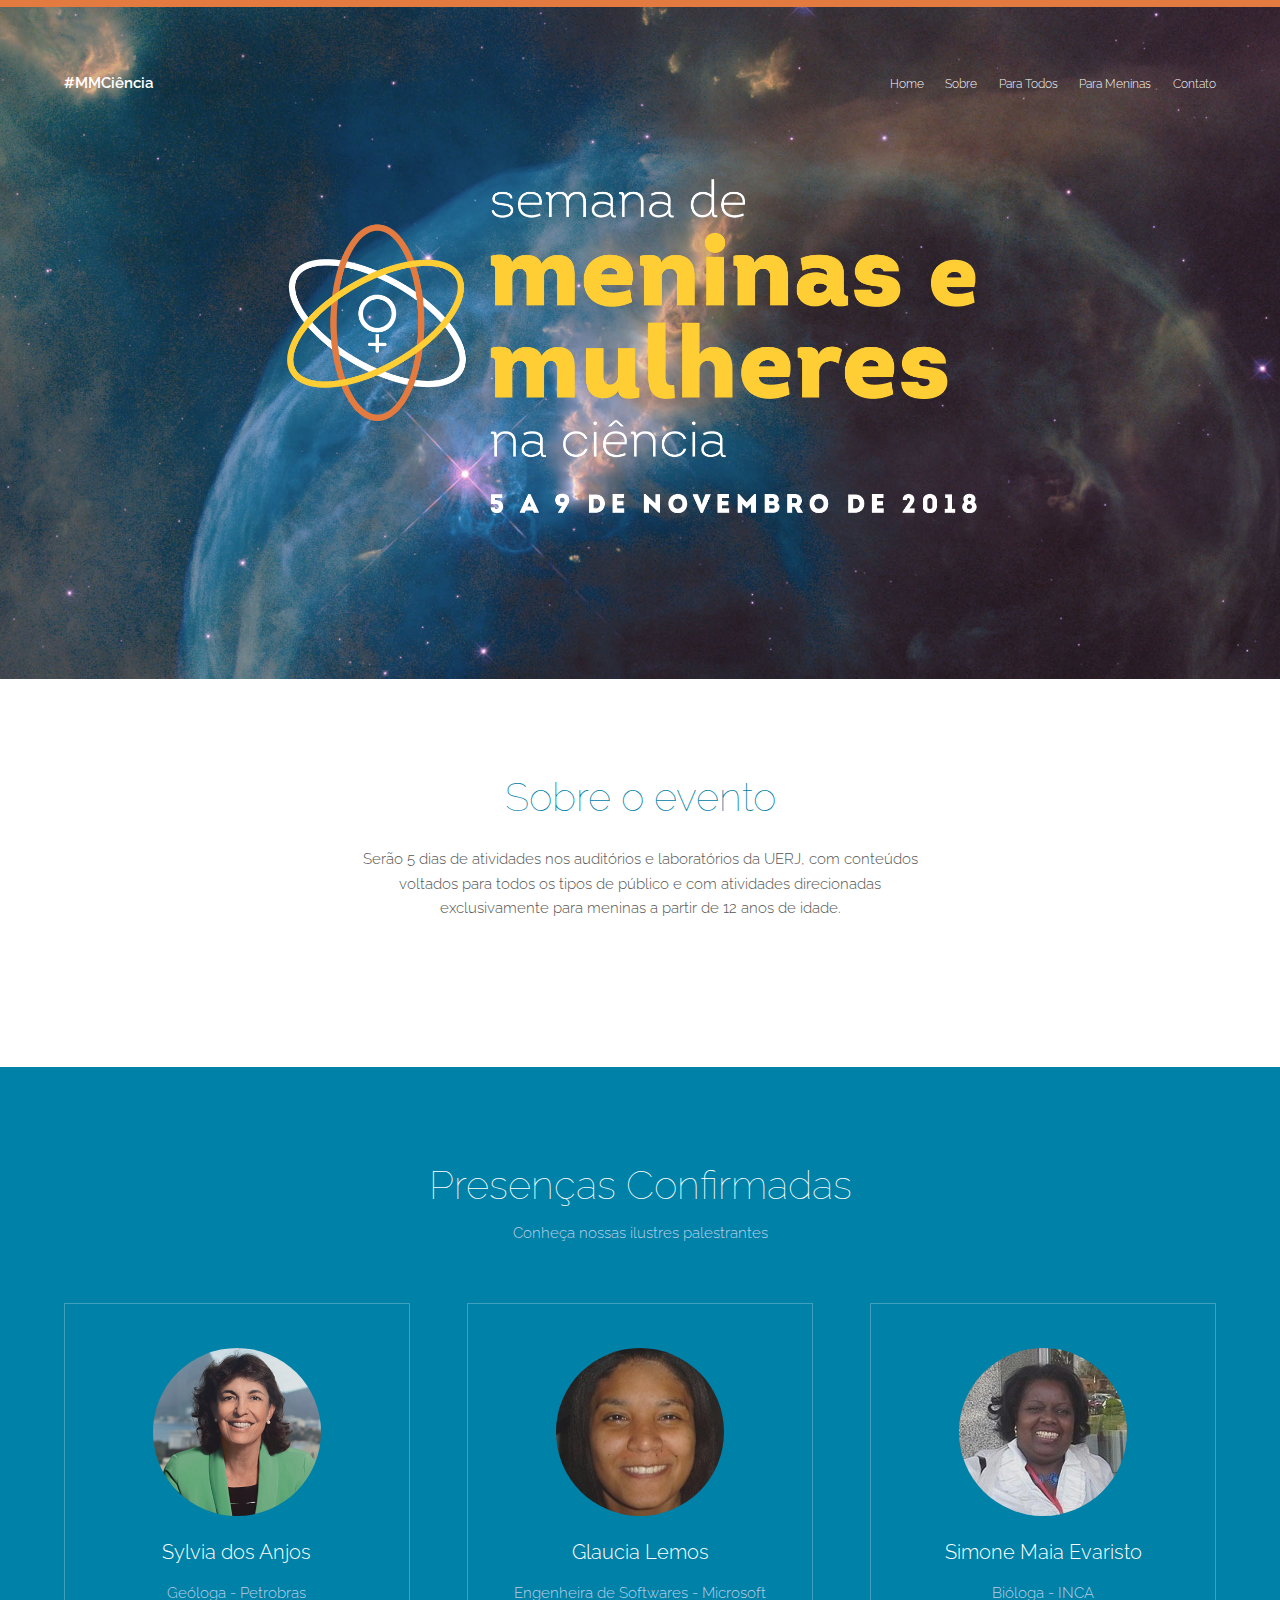
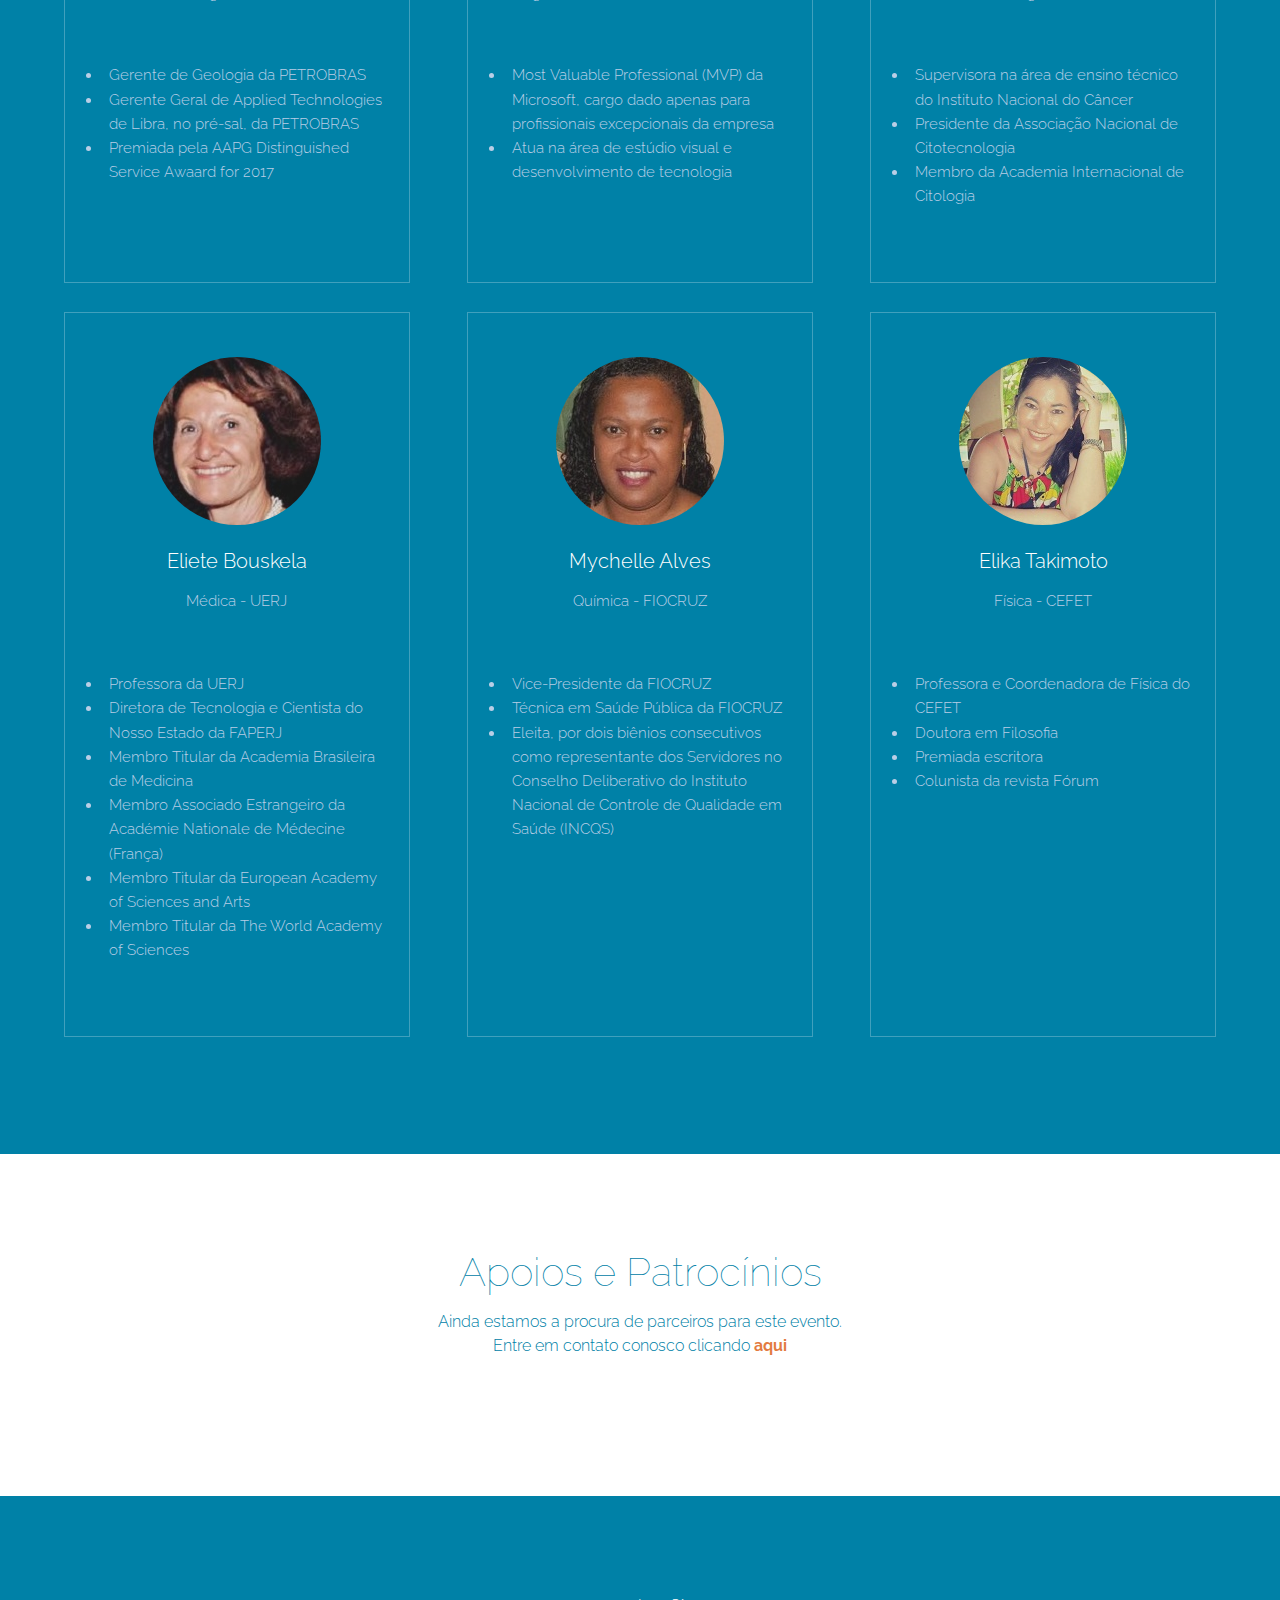
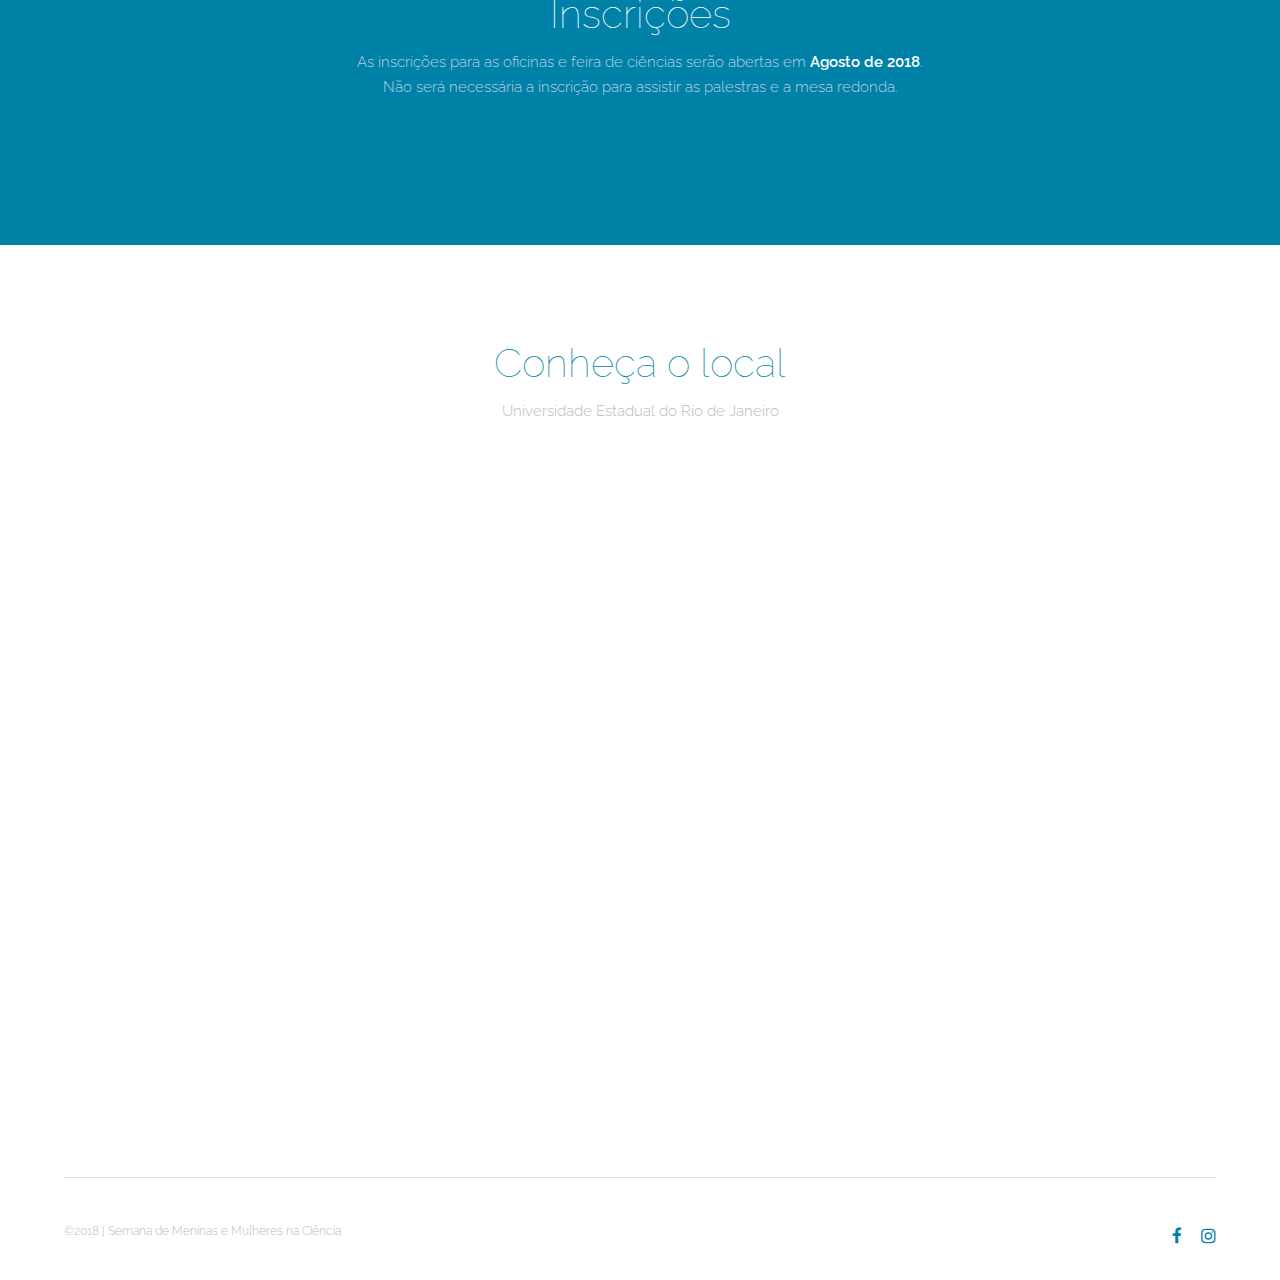
==== index.html @ bd6667db "Correção de cores, inserção de funcionalidade no formulário de contato e troca do banner" ====
<!DOCTYPE HTML>
<!--
	Theory by TEMPLATED
	templated.co @templatedco
	Released for free under the Creative Commons Attribution 3.0 license (templated.co/license)
-->
<html>
	<head>
		<title>Semana de Meninas e Mulheres na Ciência</title>
		<meta charset="utf-8" />
		<meta name="viewport" content="width=device-width, initial-scale=1" />
		<link rel="stylesheet" href="assets/css/main.css" />
		<link rel="stylesheet" href="assets/css/mmcstyle.css" />
		<link rel="shortcut icon" href="images/favico.ico" type="image/x-icon">
	</head>
	<body>

		<!-- Header -->
			<header id="header">
				<div class="inner">
					<a href="index.html" class="logo">#MMCiência</a>
					<nav id="nav">
						<a href="index.html">Home</a>
						<a href="sobre.html">Sobre</a>
						<a href="palestras.html">Para Todos</a>
						<a href="oficinas.html">Para Meninas</a>
						<a href="contato.php">Contato</a>
					</nav>
					<a href="#navPanel" class="navPanelToggle"><span class="fa fa-bars"></span></a>
				</div>
			</header>

		<!-- Banner -->
			<section id="banner">
				<img src="images/logo-fundoazul-data.png" alt="Semana de Meninas e Mulheres na Ciência" width="60%" />
			</section>

		<!-- One -->
			<section id="one" class="wrapper">
				<div class="inner">
					<header class="align-center">
						<h2>Sobre o evento</h2>
						<div class="reduced-centered">
							<p style="color: #555;">
								Serão 5 dias de atividades nos auditórios e laboratórios da UERJ, com conteúdos voltados
								para todos os tipos de público e com atividades direcionadas exclusivamente para meninas a
								partir de 12 anos de idade.
							</p>
						</div>
					</header>
				</div>
			</section>

		<!-- Two -->
			<section id="two" class="wrapper style1 special">
				<div class="inner">
					<header>
						<h2>Presenças Confirmadas</h2>
						<p>Conheça nossas ilustres palestrantes</p>
					</header>
					<div class="flex flex-4">
						<!-- <article> -->
							<div class="box person">
								<div class="image round">
									<img class="mx-auto d-block" src="images/guests/sylvia-dos-anjos_geologa.png" alt="Sylvia dos Anjos" />
								</div>
								<header class="align-center">
									<h3>Sylvia dos Anjos</h3>
									<p><br>Geóloga - Petrobras</p>
								</header>
								<p style="text-align: justify">
									<ul>
										<li>Gerente de Geologia da PETROBRAS </li>
									 	<li>Gerente Geral de Applied Technologies de Libra, no pré-sal, da PETROBRAS </li>
									 	<li>Premiada pela  AAPG Distinguished Service Awaard for 2017 </li>
									</ul>
								</p>
								<!-- <p style="text-align: justify">
										- Gerente de Geologia da PETROBRAS<br>
									 	- Gerente Geral de Applied Technologies de Libra, no pré-sal, da PETROBRAS<br>
									 	- Premiada pela  AAPG Distinguished Service Awaard for 2017
								</p> -->
							</div>
						<!-- </article>
						<article> -->
							<div class="box person">
								<div class="image round">
									<img src="images/guests/glaucia-lemos_eng-de-softwares.jpg" alt="Glaucia Lemos" />
								</div>
								<header class="align-center">
									<h3>Glaucia Lemos</h3>
									<p><br>Engenheira de Softwares - Microsoft</p>
								</header>
								<p style="text-align: justify">
									<ul>
										<li>Most Valuable Professional (MVP) da Microsoft, cargo dado apenas
											para profissionais excepcionais da empresa
										</li>
										<li>Atua na área de estúdio visual e desenvolvimento de tecnologia </li>
									</ul>
								</p>
								<!-- <p style="text-align: justify">
									- Most Valuable Professional (MVP) da Microsoft, cargo dado apenas
										para profissionais excepcionais da empresa <br>
								 	- Atua na área de estúdio visual e desenvolvimento de tecnologia
								</p> -->
							</div>
						<!-- </article>
						<article> -->
							<div class="box person">
								<div class="image round">
									<img src="images/guests/simone-maia-evaristo_biologa.png" alt="Simone Maia Evaristo" />
								</div>
								<header class="align-center">
									<h3>Simone Maia Evaristo</h3>
									<p><br>Bióloga - INCA</p>
								</header>
								<p style="text-align: justify">
									<ul>
										<li>Supervisora na área de ensino técnico do Instituto Nacional do Câncer </li>
										<li>Presidente da Associação Nacional de Citotecnologia </li>
										<li>Membro da Academia Internacional de Citologia </li>
									</ul>
								</p>
								<!-- <p style="text-align: justify">
									- Supervisora na área de ensino técnico do Instituto Nacional do Câncer <br>
									- Presidente da Associação Nacional de Citotecnologia <br>
									- Membro da Academia Internacional de Citologia
								</p> -->
							</div>
						<!-- </article> -->
						<!-- <article> -->
					</div>
					<div class="flex flex-4">
							<div class="box person">
								<div class="image round">
									<img src="images/guests/eliete-bouskela_medica.jpg" alt="Eliete Bouskela" />
								</div>
								<header class="align-center">
									<h3>Eliete Bouskela</h3>
									<p><br>Médica - UERJ</p>
								</header>
								<p style="text-align: justify">
									<ul>
										<li>Professora da UERJ</li>
									 	<li>Diretora de Tecnologia e Cientista do Nosso Estado da FAPERJ</li>
									 	<li>Membro Titular da Academia Brasileira de Medicina</li>
										<li>Membro Associado Estrangeiro da Académie Nationale de Médecine (França)</li>
										<li>Membro Titular da European Academy of Sciences and Arts</li>
										<li>Membro Titular da The World Academy of Sciences</li>
									</ul>
								</p>
							</div>
						<!-- </article>
						<article> -->
							<div class="box person">
								<div class="image round">
									<img src="images/guests/mychelle-alves_quimica.jpg" alt="Mychelle Alves" />
								</div>
								<header class="align-center">
									<h3>Mychelle Alves</h3>
									<p><br>Química - FIOCRUZ</p>
								</header>
								<p style="text-align: justify">
									<ul>
										<li>Vice-Presidente da FIOCRUZ</li>
										<li>Técnica em Saúde Pública da FIOCRUZ</li>
										<li>Eleita, por dois biênios consecutivos como representante dos Servidores
											 no Conselho Deliberativo do Instituto Nacional de Controle de Qualidade em Saúde (INCQS)
										 </li>
									</ul>
								</p>
							</div>
						<!-- </article>
						<article> -->
							<div class="box person">
								<div class="image round">
									<img src="images/guests/elika-takimoto_fisica.jpg" alt="Elika Takimoto" />
								</div>
								<header class="align-center">
									<h3>Elika Takimoto</h3>
									<p><br>Física - CEFET</p>
								</header>
								<p style="text-align: justify">
									<ul>
										<li>Professora e Coordenadora de Física do CEFET</li>
										<li>Doutora em Filosofia</li>
										<li>Premiada escritora</li>
										<li>Colunista da revista Fórum</li>
									</ul>
								</p>
							</div>
						<!-- </article> -->
					</div>
				</div>
			</section>

		<!-- Three -->
			<section id="three" class="wrapper special">
				<div class="inner">
					<header class="align-center">
						<h2>Apoios e Patrocínios</h2>
						<!-- <p>Conheça as empresas por trás do nosso evento</p> -->
						<p>
							<h4>
								Ainda estamos a procura de parceiros para este evento.<br>
								Entre em contato conosco clicando
								<a href="contato.html" style="color:#e37b40; font-weight: bold">aqui</a>
							</h4>
						</p>
					</header>
					<!-- <div class="box alt">
						<div class="row 50% uniform">
							<div class="4u"><span class="image fit"><img src="images/pic01.jpg" alt="" /></span></div>
							<div class="4u"><span class="image fit"><img src="images/pic01.jpg" alt="" /></span></div>
							<div class="4u$"><span class="image fit"><img src="images/pic01.jpg" alt="" /></span></div>

							<div class="4u"><span class="image fit"><img src="images/pic01.jpg" alt="" /></span></div>
							<div class="4u"><span class="image fit"><img src="images/pic01.jpg" alt="" /></span></div>
							<div class="4u$"><span class="image fit"><img src="images/pic01.jpg" alt="" /></span></div>

							<div class="4u"><span class="image fit"><img src="images/pic01.jpg" alt="" /></span></div>
							<div class="4u"><span class="image fit"><img src="images/pic01.jpg" alt="" /></span></div>
							<div class="4u$"><span class="image fit"><img src="images/pic01.jpg" alt="" /></span></div>
						</div>
					</div> -->
				</div>
			</section>

			<section id="four" class="wrapper style1 special">
				<header class="align-center">
					<h2>Inscrições</h2>
					<!-- <p>Saiba como e quando se inscrever</p> -->
				<!-- </header> -->
				<!-- <div class="inner">
					<div style="margin-left: 30%; width: 40%"> -->
						<p>
							As inscrições para as oficinas e feira de ciências serão abertas em <strong style="color: white">Agosto de 2018</strong>. <br>
							Não será necessária a inscrição para assistir as palestras e a mesa redonda.
						</p>
					<!-- </div> -->
				<!-- </div> -->
			</header>
			</section>

			<section id="five" class="wrapper special">
				<header class="align-center">
					<h2>Conheça o local</h2>
					<p>Universidade Estadual do Rio de Janeiro</p>
				</header>
				<div class="inner">
					<iframe src="https://www.google.com/maps/embed?pb=!1m18!1m12!1m3!1d3675.0474292905383!2d-43.23867378448765!3d-22.911621385009273!2m3!1f0!2f0!3f0!3m2!1i1024!2i768!4f13.1!3m3!1m2!1s0x997e5f1e34b413%3A0x317fe81c616dd7dd!2sUniversidade+do+Estado+do+Rio+de+Janeiro!5e0!3m2!1spt-BR!2sbr!4v1530503737792" width="90%" height="600px" frameborder="0" style="border:0" allowfullscreen></iframe>
				</div>
			</section>

		<!-- Footer -->
			<footer id="footer">
				<div class="inner">
					<div class="flex">
						<div class="copyright">
							&copy;2018 | Semana de Meninas e Mulheres na Ciência
						</div>
						<ul class="icons">
							<li><a href="https://www.facebook.com/semanademeninasemulheresnaciencia/" target="_blank" class="icon fa-facebook"><span class="label">Facebook</span></a></li>
							<li><a href="https://www.instagram.com/mmciencia/" target="_blank" class="icon fa-instagram"><span class="label">Instagram</span></a></li>
							<!-- <li><a href="#" class="icon fa-twitter"><span class="label">Twitter</span></a></li> -->
							<!-- <li><a href="#" class="icon fa-linkedin"><span class="label">linkedIn</span></a></li> -->
							<!-- <li><a href="#" class="icon fa-pinterest-p"><span class="label">Pinterest</span></a></li> -->
							<!-- <li><a href="#" class="icon fa-vimeo"><span class="label">Vimeo</span></a></li> -->
						</ul>
					</div>
				</div>
			</footer>

		<!-- Scripts -->
			<script src="assets/js/jquery.min.js"></script>
			<script src="assets/js/skel.min.js"></script>
			<script src="assets/js/util.js"></script>
			<script src="assets/js/main.js"></script>

	</body>
</html>
---- assets/css/main.css ----
@charset "UTF-8";
@import url(font-awesome.min.css);
@import "https://fonts.googleapis.com/css?family=Raleway:100,300,600";

/*
	Theory by TEMPLATED
	templated.co @templatedco
	Released for free under the Creative Commons Attribution 3.0 license (templated.co/license)
*/

/* Reset */

	html, body, div, span, applet, object, iframe, h1, h2, h3, h4, h5, h6, p, blockquote, pre, a, abbr, acronym, address, big, cite, code, del, dfn, em, img, ins, kbd, q, s, samp, small, strike, strong, sub, sup, tt, var, b, u, i, center, dl, dt, dd, ol, ul, li, fieldset, form, label, legend, table, caption, tbody, tfoot, thead, tr, th, td, article, aside, canvas, details, embed, figure, figcaption, footer, header, hgroup, menu, nav, output, ruby, section, summary, time, mark, audio, video {
		margin: 0;
		padding: 0;
		border: 0;
		font-size: 100%;
		font: inherit;
		vertical-align: baseline;
	}

	article, aside, details, figcaption, figure, footer, header, hgroup, menu, nav, section {
		display: block;
	}

	body {
		line-height: 1;
	}

	ol, ul {
		list-style: none;
	}

	blockquote, q {
		quotes: none;
	}

	blockquote:before, blockquote:after, q:before, q:after {
		content: '';
		content: none;
	}

	table {
		border-collapse: collapse;
		border-spacing: 0;
	}

	body {
		-webkit-text-size-adjust: none;
	}

/* Box Model */

	*, *:before, *:after {
		-moz-box-sizing: border-box;
		-webkit-box-sizing: border-box;
		box-sizing: border-box;
	}

/* Containers */

	.container {
		margin-left: auto;
		margin-right: auto;
	}

	.container.\31 25\25 {
		width: 100%;
		max-width: 100em;
		min-width: 80em;
	}

	.container.\37 5\25 {
		width: 60em;
	}

	.container.\35 0\25 {
		width: 40em;
	}

	.container.\32 5\25 {
		width: 20em;
	}

	.container {
		width: 80em;
	}

	@media screen and (max-width: 1680px) {

		.container.\31 25\25 {
			width: 100%;
			max-width: 100em;
			min-width: 80em;
		}

		.container.\37 5\25 {
			width: 60em;
		}

		.container.\35 0\25 {
			width: 40em;
		}

		.container.\32 5\25 {
			width: 20em;
		}

		.container {
			width: 80em;
		}

	}

	@media screen and (max-width: 1280px) {

		.container.\31 25\25 {
			width: 100%;
			max-width: 81.25em;
			min-width: 65em;
		}

		.container.\37 5\25 {
			width: 48.75em;
		}

		.container.\35 0\25 {
			width: 32.5em;
		}

		.container.\32 5\25 {
			width: 16.25em;
		}

		.container {
			width: 65em;
		}

	}

	@media screen and (max-width: 980px) {

		.container.\31 25\25 {
			width: 100%;
			max-width: 112.5%;
			min-width: 90%;
		}

		.container.\37 5\25 {
			width: 67.5%;
		}

		.container.\35 0\25 {
			width: 45%;
		}

		.container.\32 5\25 {
			width: 22.5%;
		}

		.container {
			width: 90%;
		}

	}

	@media screen and (max-width: 736px) {

		.container.\31 25\25 {
			width: 100%;
			max-width: 112.5%;
			min-width: 90%;
		}

		.container.\37 5\25 {
			width: 67.5%;
		}

		.container.\35 0\25 {
			width: 45%;
		}

		.container.\32 5\25 {
			width: 22.5%;
		}

		.container {
			width: 90% !important;
		}

	}

	@media screen and (max-width: 480px) {

		.container.\31 25\25 {
			width: 100%;
			max-width: 112.5%;
			min-width: 90%;
		}

		.container.\37 5\25 {
			width: 67.5%;
		}

		.container.\35 0\25 {
			width: 45%;
		}

		.container.\32 5\25 {
			width: 22.5%;
		}

		.container {
			width: 90% !important;
		}

	}

/* Grid */

	.row {
		border-bottom: solid 1px transparent;
		-moz-box-sizing: border-box;
		-webkit-box-sizing: border-box;
		box-sizing: border-box;
	}

	.row > * {
		float: left;
		-moz-box-sizing: border-box;
		-webkit-box-sizing: border-box;
		box-sizing: border-box;
	}

	.row:after, .row:before {
		content: '';
		display: block;
		clear: both;
		height: 0;
	}

	.row.uniform > * > :first-child {
		margin-top: 0;
	}

	.row.uniform > * > :last-child {
		margin-bottom: 0;
	}

	.row.\30 \25 > * {
		padding: 0 0 0 0em;
	}

	.row.\30 \25 {
		margin: 0 0 -1px 0em;
	}

	.row.uniform.\30 \25 > * {
		padding: 0em 0 0 0em;
	}

	.row.uniform.\30 \25 {
		margin: 0em 0 -1px 0em;
	}

	.row > * {
		padding: 0 0 0 2em;
	}

	.row {
		margin: 0 0 -1px -2em;
	}

	.row.uniform > * {
		padding: 2em 0 0 2em;
	}

	.row.uniform {
		margin: -2em 0 -1px -2em;
	}

	.row.\32 00\25 > * {
		padding: 0 0 0 4em;
	}

	.row.\32 00\25 {
		margin: 0 0 -1px -4em;
	}

	.row.uniform.\32 00\25 > * {
		padding: 4em 0 0 4em;
	}

	.row.uniform.\32 00\25 {
		margin: -4em 0 -1px -4em;
	}

	.row.\31 50\25 > * {
		padding: 0 0 0 3em;
	}

	.row.\31 50\25 {
		margin: 0 0 -1px -3em;
	}

	.row.uniform.\31 50\25 > * {
		padding: 3em 0 0 3em;
	}

	.row.uniform.\31 50\25 {
		margin: -3em 0 -1px -3em;
	}

	.row.\35 0\25 > * {
		padding: 0 0 0 1em;
	}

	.row.\35 0\25 {
		margin: 0 0 -1px -1em;
	}

	.row.uniform.\35 0\25 > * {
		padding: 1em 0 0 1em;
	}

	.row.uniform.\35 0\25 {
		margin: -1em 0 -1px -1em;
	}

	.row.\32 5\25 > * {
		padding: 0 0 0 0.5em;
	}

	.row.\32 5\25 {
		margin: 0 0 -1px -0.5em;
	}

	.row.uniform.\32 5\25 > * {
		padding: 0.5em 0 0 0.5em;
	}

	.row.uniform.\32 5\25 {
		margin: -0.5em 0 -1px -0.5em;
	}

	.\31 2u, .\31 2u\24 {
		width: 100%;
		clear: none;
		margin-left: 0;
	}

	.\31 1u, .\31 1u\24 {
		width: 91.6666666667%;
		clear: none;
		margin-left: 0;
	}

	.\31 0u, .\31 0u\24 {
		width: 83.3333333333%;
		clear: none;
		margin-left: 0;
	}

	.\39 u, .\39 u\24 {
		width: 75%;
		clear: none;
		margin-left: 0;
	}

	.\38 u, .\38 u\24 {
		width: 66.6666666667%;
		clear: none;
		margin-left: 0;
	}

	.\37 u, .\37 u\24 {
		width: 58.3333333333%;
		clear: none;
		margin-left: 0;
	}

	.\36 u, .\36 u\24 {
		width: 50%;
		clear: none;
		margin-left: 0;
	}

	.\35 u, .\35 u\24 {
		width: 41.6666666667%;
		clear: none;
		margin-left: 0;
	}

	.\34 u, .\34 u\24 {
		width: 33.3333333333%;
		clear: none;
		margin-left: 0;
	}

	.\33 u, .\33 u\24 {
		width: 25%;
		clear: none;
		margin-left: 0;
	}

	.\32 u, .\32 u\24 {
		width: 16.6666666667%;
		clear: none;
		margin-left: 0;
	}

	.\31 u, .\31 u\24 {
		width: 8.3333333333%;
		clear: none;
		margin-left: 0;
	}

	.\31 2u\24 + *,
	.\31 1u\24 + *,
	.\31 0u\24 + *,
	.\39 u\24 + *,
	.\38 u\24 + *,
	.\37 u\24 + *,
	.\36 u\24 + *,
	.\35 u\24 + *,
	.\34 u\24 + *,
	.\33 u\24 + *,
	.\32 u\24 + *,
	.\31 u\24 + * {
		clear: left;
	}

	.\-11u {
		margin-left: 91.66667%;
	}

	.\-10u {
		margin-left: 83.33333%;
	}

	.\-9u {
		margin-left: 75%;
	}

	.\-8u {
		margin-left: 66.66667%;
	}

	.\-7u {
		margin-left: 58.33333%;
	}

	.\-6u {
		margin-left: 50%;
	}

	.\-5u {
		margin-left: 41.66667%;
	}

	.\-4u {
		margin-left: 33.33333%;
	}

	.\-3u {
		margin-left: 25%;
	}

	.\-2u {
		margin-left: 16.66667%;
	}

	.\-1u {
		margin-left: 8.33333%;
	}

	@media screen and (max-width: 1680px) {

		.row > * {
			padding: 0 0 0 2em;
		}

		.row {
			margin: 0 0 -1px -2em;
		}

		.row.uniform > * {
			padding: 2em 0 0 2em;
		}

		.row.uniform {
			margin: -2em 0 -1px -2em;
		}

		.row.\32 00\25 > * {
			padding: 0 0 0 4em;
		}

		.row.\32 00\25 {
			margin: 0 0 -1px -4em;
		}

		.row.uniform.\32 00\25 > * {
			padding: 4em 0 0 4em;
		}

		.row.uniform.\32 00\25 {
			margin: -4em 0 -1px -4em;
		}

		.row.\31 50\25 > * {
			padding: 0 0 0 3em;
		}

		.row.\31 50\25 {
			margin: 0 0 -1px -3em;
		}

		.row.uniform.\31 50\25 > * {
			padding: 3em 0 0 3em;
		}

		.row.uniform.\31 50\25 {
			margin: -3em 0 -1px -3em;
		}

		.row.\35 0\25 > * {
			padding: 0 0 0 1em;
		}

		.row.\35 0\25 {
			margin: 0 0 -1px -1em;
		}

		.row.uniform.\35 0\25 > * {
			padding: 1em 0 0 1em;
		}

		.row.uniform.\35 0\25 {
			margin: -1em 0 -1px -1em;
		}

		.row.\32 5\25 > * {
			padding: 0 0 0 0.5em;
		}

		.row.\32 5\25 {
			margin: 0 0 -1px -0.5em;
		}

		.row.uniform.\32 5\25 > * {
			padding: 0.5em 0 0 0.5em;
		}

		.row.uniform.\32 5\25 {
			margin: -0.5em 0 -1px -0.5em;
		}

		.\31 2u\28xlarge\29, .\31 2u\24\28xlarge\29 {
			width: 100%;
			clear: none;
			margin-left: 0;
		}

		.\31 1u\28xlarge\29, .\31 1u\24\28xlarge\29 {
			width: 91.6666666667%;
			clear: none;
			margin-left: 0;
		}

		.\31 0u\28xlarge\29, .\31 0u\24\28xlarge\29 {
			width: 83.3333333333%;
			clear: none;
			margin-left: 0;
		}

		.\39 u\28xlarge\29, .\39 u\24\28xlarge\29 {
			width: 75%;
			clear: none;
			margin-left: 0;
		}

		.\38 u\28xlarge\29, .\38 u\24\28xlarge\29 {
			width: 66.6666666667%;
			clear: none;
			margin-left: 0;
		}

		.\37 u\28xlarge\29, .\37 u\24\28xlarge\29 {
			width: 58.3333333333%;
			clear: none;
			margin-left: 0;
		}

		.\36 u\28xlarge\29, .\36 u\24\28xlarge\29 {
			width: 50%;
			clear: none;
			margin-left: 0;
		}

		.\35 u\28xlarge\29, .\35 u\24\28xlarge\29 {
			width: 41.6666666667%;
			clear: none;
			margin-left: 0;
		}

		.\34 u\28xlarge\29, .\34 u\24\28xlarge\29 {
			width: 33.3333333333%;
			clear: none;
			margin-left: 0;
		}

		.\33 u\28xlarge\29, .\33 u\24\28xlarge\29 {
			width: 25%;
			clear: none;
			margin-left: 0;
		}

		.\32 u\28xlarge\29, .\32 u\24\28xlarge\29 {
			width: 16.6666666667%;
			clear: none;
			margin-left: 0;
		}

		.\31 u\28xlarge\29, .\31 u\24\28xlarge\29 {
			width: 8.3333333333%;
			clear: none;
			margin-left: 0;
		}

		.\31 2u\24\28xlarge\29 + *,
		.\31 1u\24\28xlarge\29 + *,
		.\31 0u\24\28xlarge\29 + *,
		.\39 u\24\28xlarge\29 + *,
		.\38 u\24\28xlarge\29 + *,
		.\37 u\24\28xlarge\29 + *,
		.\36 u\24\28xlarge\29 + *,
		.\35 u\24\28xlarge\29 + *,
		.\34 u\24\28xlarge\29 + *,
		.\33 u\24\28xlarge\29 + *,
		.\32 u\24\28xlarge\29 + *,
		.\31 u\24\28xlarge\29 + * {
			clear: left;
		}

		.\-11u\28xlarge\29 {
			margin-left: 91.66667%;
		}

		.\-10u\28xlarge\29 {
			margin-left: 83.33333%;
		}

		.\-9u\28xlarge\29 {
			margin-left: 75%;
		}

		.\-8u\28xlarge\29 {
			margin-left: 66.66667%;
		}

		.\-7u\28xlarge\29 {
			margin-left: 58.33333%;
		}

		.\-6u\28xlarge\29 {
			margin-left: 50%;
		}

		.\-5u\28xlarge\29 {
			margin-left: 41.66667%;
		}

		.\-4u\28xlarge\29 {
			margin-left: 33.33333%;
		}

		.\-3u\28xlarge\29 {
			margin-left: 25%;
		}

		.\-2u\28xlarge\29 {
			margin-left: 16.66667%;
		}

		.\-1u\28xlarge\29 {
			margin-left: 8.33333%;
		}

	}

	@media screen and (max-width: 1280px) {

		.row > * {
			padding: 0 0 0 1.5em;
		}

		.row {
			margin: 0 0 -1px -1.5em;
		}

		.row.uniform > * {
			padding: 1.5em 0 0 1.5em;
		}

		.row.uniform {
			margin: -1.5em 0 -1px -1.5em;
		}

		.row.\32 00\25 > * {
			padding: 0 0 0 3em;
		}

		.row.\32 00\25 {
			margin: 0 0 -1px -3em;
		}

		.row.uniform.\32 00\25 > * {
			padding: 3em 0 0 3em;
		}

		.row.uniform.\32 00\25 {
			margin: -3em 0 -1px -3em;
		}

		.row.\31 50\25 > * {
			padding: 0 0 0 2.25em;
		}

		.row.\31 50\25 {
			margin: 0 0 -1px -2.25em;
		}

		.row.uniform.\31 50\25 > * {
			padding: 2.25em 0 0 2.25em;
		}

		.row.uniform.\31 50\25 {
			margin: -2.25em 0 -1px -2.25em;
		}

		.row.\35 0\25 > * {
			padding: 0 0 0 0.75em;
		}

		.row.\35 0\25 {
			margin: 0 0 -1px -0.75em;
		}

		.row.uniform.\35 0\25 > * {
			padding: 0.75em 0 0 0.75em;
		}

		.row.uniform.\35 0\25 {
			margin: -0.75em 0 -1px -0.75em;
		}

		.row.\32 5\25 > * {
			padding: 0 0 0 0.375em;
		}

		.row.\32 5\25 {
			margin: 0 0 -1px -0.375em;
		}

		.row.uniform.\32 5\25 > * {
			padding: 0.375em 0 0 0.375em;
		}

		.row.uniform.\32 5\25 {
			margin: -0.375em 0 -1px -0.375em;
		}

		.\31 2u\28large\29, .\31 2u\24\28large\29 {
			width: 100%;
			clear: none;
			margin-left: 0;
		}

		.\31 1u\28large\29, .\31 1u\24\28large\29 {
			width: 91.6666666667%;
			clear: none;
			margin-left: 0;
		}

		.\31 0u\28large\29, .\31 0u\24\28large\29 {
			width: 83.3333333333%;
			clear: none;
			margin-left: 0;
		}

		.\39 u\28large\29, .\39 u\24\28large\29 {
			width: 75%;
			clear: none;
			margin-left: 0;
		}

		.\38 u\28large\29, .\38 u\24\28large\29 {
			width: 66.6666666667%;
			clear: none;
			margin-left: 0;
		}

		.\37 u\28large\29, .\37 u\24\28large\29 {
			width: 58.3333333333%;
			clear: none;
			margin-left: 0;
		}

		.\36 u\28large\29, .\36 u\24\28large\29 {
			width: 50%;
			clear: none;
			margin-left: 0;
		}

		.\35 u\28large\29, .\35 u\24\28large\29 {
			width: 41.6666666667%;
			clear: none;
			margin-left: 0;
		}

		.\34 u\28large\29, .\34 u\24\28large\29 {
			width: 33.3333333333%;
			clear: none;
			margin-left: 0;
		}

		.\33 u\28large\29, .\33 u\24\28large\29 {
			width: 25%;
			clear: none;
			margin-left: 0;
		}

		.\32 u\28large\29, .\32 u\24\28large\29 {
			width: 16.6666666667%;
			clear: none;
			margin-left: 0;
		}

		.\31 u\28large\29, .\31 u\24\28large\29 {
			width: 8.3333333333%;
			clear: none;
			margin-left: 0;
		}

		.\31 2u\24\28large\29 + *,
		.\31 1u\24\28large\29 + *,
		.\31 0u\24\28large\29 + *,
		.\39 u\24\28large\29 + *,
		.\38 u\24\28large\29 + *,
		.\37 u\24\28large\29 + *,
		.\36 u\24\28large\29 + *,
		.\35 u\24\28large\29 + *,
		.\34 u\24\28large\29 + *,
		.\33 u\24\28large\29 + *,
		.\32 u\24\28large\29 + *,
		.\31 u\24\28large\29 + * {
			clear: left;
		}

		.\-11u\28large\29 {
			margin-left: 91.66667%;
		}

		.\-10u\28large\29 {
			margin-left: 83.33333%;
		}

		.\-9u\28large\29 {
			margin-left: 75%;
		}

		.\-8u\28large\29 {
			margin-left: 66.66667%;
		}

		.\-7u\28large\29 {
			margin-left: 58.33333%;
		}

		.\-6u\28large\29 {
			margin-left: 50%;
		}

		.\-5u\28large\29 {
			margin-left: 41.66667%;
		}

		.\-4u\28large\29 {
			margin-left: 33.33333%;
		}

		.\-3u\28large\29 {
			margin-left: 25%;
		}

		.\-2u\28large\29 {
			margin-left: 16.66667%;
		}

		.\-1u\28large\29 {
			margin-left: 8.33333%;
		}

	}

	@media screen and (max-width: 980px) {

		.row > * {
			padding: 0 0 0 1.5em;
		}

		.row {
			margin: 0 0 -1px -1.5em;
		}

		.row.uniform > * {
			padding: 1.5em 0 0 1.5em;
		}

		.row.uniform {
			margin: -1.5em 0 -1px -1.5em;
		}

		.row.\32 00\25 > * {
			padding: 0 0 0 3em;
		}

		.row.\32 00\25 {
			margin: 0 0 -1px -3em;
		}

		.row.uniform.\32 00\25 > * {
			padding: 3em 0 0 3em;
		}

		.row.uniform.\32 00\25 {
			margin: -3em 0 -1px -3em;
		}

		.row.\31 50\25 > * {
			padding: 0 0 0 2.25em;
		}

		.row.\31 50\25 {
			margin: 0 0 -1px -2.25em;
		}

		.row.uniform.\31 50\25 > * {
			padding: 2.25em 0 0 2.25em;
		}

		.row.uniform.\31 50\25 {
			margin: -2.25em 0 -1px -2.25em;
		}

		.row.\35 0\25 > * {
			padding: 0 0 0 0.75em;
		}

		.row.\35 0\25 {
			margin: 0 0 -1px -0.75em;
		}

		.row.uniform.\35 0\25 > * {
			padding: 0.75em 0 0 0.75em;
		}

		.row.uniform.\35 0\25 {
			margin: -0.75em 0 -1px -0.75em;
		}

		.row.\32 5\25 > * {
			padding: 0 0 0 0.375em;
		}

		.row.\32 5\25 {
			margin: 0 0 -1px -0.375em;
		}

		.row.uniform.\32 5\25 > * {
			padding: 0.375em 0 0 0.375em;
		}

		.row.uniform.\32 5\25 {
			margin: -0.375em 0 -1px -0.375em;
		}

		.\31 2u\28medium\29, .\31 2u\24\28medium\29 {
			width: 100%;
			clear: none;
			margin-left: 0;
		}

		.\31 1u\28medium\29, .\31 1u\24\28medium\29 {
			width: 91.6666666667%;
			clear: none;
			margin-left: 0;
		}

		.\31 0u\28medium\29, .\31 0u\24\28medium\29 {
			width: 83.3333333333%;
			clear: none;
			margin-left: 0;
		}

		.\39 u\28medium\29, .\39 u\24\28medium\29 {
			width: 75%;
			clear: none;
			margin-left: 0;
		}

		.\38 u\28medium\29, .\38 u\24\28medium\29 {
			width: 66.6666666667%;
			clear: none;
			margin-left: 0;
		}

		.\37 u\28medium\29, .\37 u\24\28medium\29 {
			width: 58.3333333333%;
			clear: none;
			margin-left: 0;
		}

		.\36 u\28medium\29, .\36 u\24\28medium\29 {
			width: 50%;
			clear: none;
			margin-left: 0;
		}

		.\35 u\28medium\29, .\35 u\24\28medium\29 {
			width: 41.6666666667%;
			clear: none;
			margin-left: 0;
		}

		.\34 u\28medium\29, .\34 u\24\28medium\29 {
			width: 33.3333333333%;
			clear: none;
			margin-left: 0;
		}

		.\33 u\28medium\29, .\33 u\24\28medium\29 {
			width: 25%;
			clear: none;
			margin-left: 0;
		}

		.\32 u\28medium\29, .\32 u\24\28medium\29 {
			width: 16.6666666667%;
			clear: none;
			margin-left: 0;
		}

		.\31 u\28medium\29, .\31 u\24\28medium\29 {
			width: 8.3333333333%;
			clear: none;
			margin-left: 0;
		}

		.\31 2u\24\28medium\29 + *,
		.\31 1u\24\28medium\29 + *,
		.\31 0u\24\28medium\29 + *,
		.\39 u\24\28medium\29 + *,
		.\38 u\24\28medium\29 + *,
		.\37 u\24\28medium\29 + *,
		.\36 u\24\28medium\29 + *,
		.\35 u\24\28medium\29 + *,
		.\34 u\24\28medium\29 + *,
		.\33 u\24\28medium\29 + *,
		.\32 u\24\28medium\29 + *,
		.\31 u\24\28medium\29 + * {
			clear: left;
		}

		.\-11u\28medium\29 {
			margin-left: 91.66667%;
		}

		.\-10u\28medium\29 {
			margin-left: 83.33333%;
		}

		.\-9u\28medium\29 {
			margin-left: 75%;
		}

		.\-8u\28medium\29 {
			margin-left: 66.66667%;
		}

		.\-7u\28medium\29 {
			margin-left: 58.33333%;
		}

		.\-6u\28medium\29 {
			margin-left: 50%;
		}

		.\-5u\28medium\29 {
			margin-left: 41.66667%;
		}

		.\-4u\28medium\29 {
			margin-left: 33.33333%;
		}

		.\-3u\28medium\29 {
			margin-left: 25%;
		}

		.\-2u\28medium\29 {
			margin-left: 16.66667%;
		}

		.\-1u\28medium\29 {
			margin-left: 8.33333%;
		}

	}

	@media screen and (max-width: 736px) {

		.row > * {
			padding: 0 0 0 1.25em;
		}

		.row {
			margin: 0 0 -1px -1.25em;
		}

		.row.uniform > * {
			padding: 1.25em 0 0 1.25em;
		}

		.row.uniform {
			margin: -1.25em 0 -1px -1.25em;
		}

		.row.\32 00\25 > * {
			padding: 0 0 0 2.5em;
		}

		.row.\32 00\25 {
			margin: 0 0 -1px -2.5em;
		}

		.row.uniform.\32 00\25 > * {
			padding: 2.5em 0 0 2.5em;
		}

		.row.uniform.\32 00\25 {
			margin: -2.5em 0 -1px -2.5em;
		}

		.row.\31 50\25 > * {
			padding: 0 0 0 1.875em;
		}

		.row.\31 50\25 {
			margin: 0 0 -1px -1.875em;
		}

		.row.uniform.\31 50\25 > * {
			padding: 1.875em 0 0 1.875em;
		}

		.row.uniform.\31 50\25 {
			margin: -1.875em 0 -1px -1.875em;
		}

		.row.\35 0\25 > * {
			padding: 0 0 0 0.625em;
		}

		.row.\35 0\25 {
			margin: 0 0 -1px -0.625em;
		}

		.row.uniform.\35 0\25 > * {
			padding: 0.625em 0 0 0.625em;
		}

		.row.uniform.\35 0\25 {
			margin: -0.625em 0 -1px -0.625em;
		}

		.row.\32 5\25 > * {
			padding: 0 0 0 0.3125em;
		}

		.row.\32 5\25 {
			margin: 0 0 -1px -0.3125em;
		}

		.row.uniform.\32 5\25 > * {
			padding: 0.3125em 0 0 0.3125em;
		}

		.row.uniform.\32 5\25 {
			margin: -0.3125em 0 -1px -0.3125em;
		}

		.\31 2u\28small\29, .\31 2u\24\28small\29 {
			width: 100%;
			clear: none;
			margin-left: 0;
		}

		.\31 1u\28small\29, .\31 1u\24\28small\29 {
			width: 91.6666666667%;
			clear: none;
			margin-left: 0;
		}

		.\31 0u\28small\29, .\31 0u\24\28small\29 {
			width: 83.3333333333%;
			clear: none;
			margin-left: 0;
		}

		.\39 u\28small\29, .\39 u\24\28small\29 {
			width: 75%;
			clear: none;
			margin-left: 0;
		}

		.\38 u\28small\29, .\38 u\24\28small\29 {
			width: 66.6666666667%;
			clear: none;
			margin-left: 0;
		}

		.\37 u\28small\29, .\37 u\24\28small\29 {
			width: 58.3333333333%;
			clear: none;
			margin-left: 0;
		}

		.\36 u\28small\29, .\36 u\24\28small\29 {
			width: 50%;
			clear: none;
			margin-left: 0;
		}

		.\35 u\28small\29, .\35 u\24\28small\29 {
			width: 41.6666666667%;
			clear: none;
			margin-left: 0;
		}

		.\34 u\28small\29, .\34 u\24\28small\29 {
			width: 33.3333333333%;
			clear: none;
			margin-left: 0;
		}

		.\33 u\28small\29, .\33 u\24\28small\29 {
			width: 25%;
			clear: none;
			margin-left: 0;
		}

		.\32 u\28small\29, .\32 u\24\28small\29 {
			width: 16.6666666667%;
			clear: none;
			margin-left: 0;
		}

		.\31 u\28small\29, .\31 u\24\28small\29 {
			width: 8.3333333333%;
			clear: none;
			margin-left: 0;
		}

		.\31 2u\24\28small\29 + *,
		.\31 1u\24\28small\29 + *,
		.\31 0u\24\28small\29 + *,
		.\39 u\24\28small\29 + *,
		.\38 u\24\28small\29 + *,
		.\37 u\24\28small\29 + *,
		.\36 u\24\28small\29 + *,
		.\35 u\24\28small\29 + *,
		.\34 u\24\28small\29 + *,
		.\33 u\24\28small\29 + *,
		.\32 u\24\28small\29 + *,
		.\31 u\24\28small\29 + * {
			clear: left;
		}

		.\-11u\28small\29 {
			margin-left: 91.66667%;
		}

		.\-10u\28small\29 {
			margin-left: 83.33333%;
		}

		.\-9u\28small\29 {
			margin-left: 75%;
		}

		.\-8u\28small\29 {
			margin-left: 66.66667%;
		}

		.\-7u\28small\29 {
			margin-left: 58.33333%;
		}

		.\-6u\28small\29 {
			margin-left: 50%;
		}

		.\-5u\28small\29 {
			margin-left: 41.66667%;
		}

		.\-4u\28small\29 {
			margin-left: 33.33333%;
		}

		.\-3u\28small\29 {
			margin-left: 25%;
		}

		.\-2u\28small\29 {
			margin-left: 16.66667%;
		}

		.\-1u\28small\29 {
			margin-left: 8.33333%;
		}

	}

	@media screen and (max-width: 480px) {

		.row > * {
			padding: 0 0 0 1.25em;
		}

		.row {
			margin: 0 0 -1px -1.25em;
		}

		.row.uniform > * {
			padding: 1.25em 0 0 1.25em;
		}

		.row.uniform {
			margin: -1.25em 0 -1px -1.25em;
		}

		.row.\32 00\25 > * {
			padding: 0 0 0 2.5em;
		}

		.row.\32 00\25 {
			margin: 0 0 -1px -2.5em;
		}

		.row.uniform.\32 00\25 > * {
			padding: 2.5em 0 0 2.5em;
		}

		.row.uniform.\32 00\25 {
			margin: -2.5em 0 -1px -2.5em;
		}

		.row.\31 50\25 > * {
			padding: 0 0 0 1.875em;
		}

		.row.\31 50\25 {
			margin: 0 0 -1px -1.875em;
		}

		.row.uniform.\31 50\25 > * {
			padding: 1.875em 0 0 1.875em;
		}

		.row.uniform.\31 50\25 {
			margin: -1.875em 0 -1px -1.875em;
		}

		.row.\35 0\25 > * {
			padding: 0 0 0 0.625em;
		}

		.row.\35 0\25 {
			margin: 0 0 -1px -0.625em;
		}

		.row.uniform.\35 0\25 > * {
			padding: 0.625em 0 0 0.625em;
		}

		.row.uniform.\35 0\25 {
			margin: -0.625em 0 -1px -0.625em;
		}

		.row.\32 5\25 > * {
			padding: 0 0 0 0.3125em;
		}

		.row.\32 5\25 {
			margin: 0 0 -1px -0.3125em;
		}

		.row.uniform.\32 5\25 > * {
			padding: 0.3125em 0 0 0.3125em;
		}

		.row.uniform.\32 5\25 {
			margin: -0.3125em 0 -1px -0.3125em;
		}

		.\31 2u\28xsmall\29, .\31 2u\24\28xsmall\29 {
			width: 100%;
			clear: none;
			margin-left: 0;
		}

		.\31 1u\28xsmall\29, .\31 1u\24\28xsmall\29 {
			width: 91.6666666667%;
			clear: none;
			margin-left: 0;
		}

		.\31 0u\28xsmall\29, .\31 0u\24\28xsmall\29 {
			width: 83.3333333333%;
			clear: none;
			margin-left: 0;
		}

		.\39 u\28xsmall\29, .\39 u\24\28xsmall\29 {
			width: 75%;
			clear: none;
			margin-left: 0;
		}

		.\38 u\28xsmall\29, .\38 u\24\28xsmall\29 {
			width: 66.6666666667%;
			clear: none;
			margin-left: 0;
		}

		.\37 u\28xsmall\29, .\37 u\24\28xsmall\29 {
			width: 58.3333333333%;
			clear: none;
			margin-left: 0;
		}

		.\36 u\28xsmall\29, .\36 u\24\28xsmall\29 {
			width: 50%;
			clear: none;
			margin-left: 0;
		}

		.\35 u\28xsmall\29, .\35 u\24\28xsmall\29 {
			width: 41.6666666667%;
			clear: none;
			margin-left: 0;
		}

		.\34 u\28xsmall\29, .\34 u\24\28xsmall\29 {
			width: 33.3333333333%;
			clear: none;
			margin-left: 0;
		}

		.\33 u\28xsmall\29, .\33 u\24\28xsmall\29 {
			width: 25%;
			clear: none;
			margin-left: 0;
		}

		.\32 u\28xsmall\29, .\32 u\24\28xsmall\29 {
			width: 16.6666666667%;
			clear: none;
			margin-left: 0;
		}

		.\31 u\28xsmall\29, .\31 u\24\28xsmall\29 {
			width: 8.3333333333%;
			clear: none;
			margin-left: 0;
		}

		.\31 2u\24\28xsmall\29 + *,
		.\31 1u\24\28xsmall\29 + *,
		.\31 0u\24\28xsmall\29 + *,
		.\39 u\24\28xsmall\29 + *,
		.\38 u\24\28xsmall\29 + *,
		.\37 u\24\28xsmall\29 + *,
		.\36 u\24\28xsmall\29 + *,
		.\35 u\24\28xsmall\29 + *,
		.\34 u\24\28xsmall\29 + *,
		.\33 u\24\28xsmall\29 + *,
		.\32 u\24\28xsmall\29 + *,
		.\31 u\24\28xsmall\29 + * {
			clear: left;
		}

		.\-11u\28xsmall\29 {
			margin-left: 91.66667%;
		}

		.\-10u\28xsmall\29 {
			margin-left: 83.33333%;
		}

		.\-9u\28xsmall\29 {
			margin-left: 75%;
		}

		.\-8u\28xsmall\29 {
			margin-left: 66.66667%;
		}

		.\-7u\28xsmall\29 {
			margin-left: 58.33333%;
		}

		.\-6u\28xsmall\29 {
			margin-left: 50%;
		}

		.\-5u\28xsmall\29 {
			margin-left: 41.66667%;
		}

		.\-4u\28xsmall\29 {
			margin-left: 33.33333%;
		}

		.\-3u\28xsmall\29 {
			margin-left: 25%;
		}

		.\-2u\28xsmall\29 {
			margin-left: 16.66667%;
		}

		.\-1u\28xsmall\29 {
			margin-left: 8.33333%;
		}

	}

/* Basic */

	@-ms-viewport {
		width: device-width;
	}

	body {
		-ms-overflow-style: scrollbar;
	}

	@media screen and (max-width: 480px) {

		html, body {
			min-width: 320px;
		}

	}

	body {
		background: #fff;
	}

		body.is-loading *, body.is-loading *:before, body.is-loading *:after {
			-moz-animation: none !important;
			-webkit-animation: none !important;
			-ms-animation: none !important;
			animation: none !important;
			-moz-transition: none !important;
			-webkit-transition: none !important;
			-ms-transition: none !important;
			transition: none !important;
		}

/* Type */

	body, input, select, textarea {
		color: #9a9a9a;
		font-family: "Raleway", Arial, Helvetica, sans-serif;
		font-size: 13pt;
		font-weight: 300;
		line-height: 1.65;
	}

		@media screen and (max-width: 1680px) {

			body, input, select, textarea {
				font-size: 11pt;
			}

		}

		@media screen and (max-width: 1280px) {

			body, input, select, textarea {
				font-size: 11pt;
			}

		}

		@media screen and (max-width: 980px) {

			body, input, select, textarea {
				font-size: 12pt;
			}

		}

		@media screen and (max-width: 736px) {

			body, input, select, textarea {
				font-size: 12pt;
			}

		}

		@media screen and (max-width: 480px) {

			body, input, select, textarea {
				font-size: 12pt;
			}

		}

	a {
		color: #5385c1;
		text-decoration: underline;
	}

		a:hover {
			text-decoration: none;
		}

	strong, b {
		color: #555;
		font-weight: 600;
	}

	em, i {
		font-style: italic;
	}

	p {
		margin: 0 0 2em 0;
	}

	h1, h2, h3, h4, h5, h6 {
		color: #5385c1;
		font-weight: 300;
		line-height: 1.5;
		margin: 0 0 1em 0;
	}

		h1 a, h2 a, h3 a, h4 a, h5 a, h6 a {
			color: inherit;
			text-decoration: none;
		}

	h2 {
		font-size: 1.75em;
		font-weight: 100;
	}

	h3 {
		font-size: 1.35em;
	}

	h4 {
		font-size: 1.1em;
	}

	h5 {
		font-size: 0.9em;
	}

	h6 {
		font-size: 0.7em;
	}

	sub {
		font-size: 0.8em;
		position: relative;
		top: 0.5em;
	}

	sup {
		font-size: 0.8em;
		position: relative;
		top: -0.5em;
	}

	blockquote {
		border-left: solid 4px #dbdbdb;
		font-style: italic;
		margin: 0 0 2em 0;
		padding: 0.5em 0 0.5em 2em;
	}

	code {
		background: rgba(144, 144, 144, 0.075);
		border-radius: 0;
		border: solid 1px #dbdbdb;
		font-family: "Courier New", monospace;
		font-size: 0.9em;
		margin: 0 0.25em;
		padding: 0.25em 0.65em;
	}

	pre {
		-webkit-overflow-scrolling: touch;
		font-family: "Courier New", monospace;
		font-size: 0.9em;
		margin: 0 0 2em 0;
	}

		pre code {
			display: block;
			line-height: 1.75;
			padding: 1em 1.5em;
			overflow-x: auto;
		}

	hr {
		border: 0;
		border-bottom: solid 1px #dbdbdb;
		margin: 2em 0;
	}

		hr.major {
			margin: 3em 0;
		}

	.align-left {
		text-align: left;
	}

	.align-center {
		text-align: center;
	}

	.align-right {
		text-align: right;
	}

	.inner {
		max-width: 75em;
		margin: 0 auto;
	}

		@media screen and (max-width: 1280px) {

			.inner {
				max-width: 90%;
			}

		}

		@media screen and (max-width: 480px) {

			.inner {
				max-width: 85%;
			}

		}

/* Section/Article */

	section.special, article.special {
		text-align: center;
	}

		section.special article, article.special article {
			text-align: left;
		}

	section.wrapper, article.wrapper {
		padding: 6em 0;
	}

		section.wrapper header, article.wrapper header {
			margin-bottom: 4em;
		}

			section.wrapper header h2, article.wrapper header h2 {
				font-size: 2.75em;
				margin: 0 0 .5em 0;
			}

			section.wrapper header p, article.wrapper header p {
				font-size: 1em;
			}

		section.wrapper article header, article.wrapper article header {
			margin: 0;
		}

		section.wrapper.style1, article.wrapper.style1 {
			background: #5385c1;
			color: #bacee6;
		}

			section.wrapper.style1 header h2, article.wrapper.style1 header h2 {
				color: #fff;
			}

			section.wrapper.style1 header p, article.wrapper.style1 header p {
				color: #bacee6;
			}

			section.wrapper.style1 h3, article.wrapper.style1 h3 {
				color: #FFF;
			}

		@media screen and (max-width: 980px) {

			section.wrapper, article.wrapper {
				padding: 2em 0;
			}

		}

		@media screen and (max-width: 736px) {

			section.wrapper header, article.wrapper header {
				margin-bottom: 2em;
			}

				section.wrapper header h2, article.wrapper header h2 {
					font-size: 2em;
				}

				section.wrapper header p, article.wrapper header p {
					font-size: .9em;
				}

		}

		@media screen and (max-width: 480px) {

			section.wrapper, article.wrapper {
				text-align: center;
			}

				section.wrapper article, article.wrapper article {
					text-align: center;
				}

		}

	header p {
		color: #bbb;
		position: relative;
		margin: 0 0 1.5em 0;
	}

	header h2 + p {
		font-size: 1.25em;
		margin-top: -1em;
	}

	header h3 + p {
		font-size: 1.1em;
		margin-top: -0.8em;
	}

	header h4 + p,
	header h5 + p,
	header h6 + p {
		font-size: 0.9em;
		margin-top: -0.6em;
	}

/* Flex */

	.flex {
		display: -ms-flexbox;
		-ms-flex-wrap: wrap;
		-ms-flex-pack: justify;
		display: -moz-flex;
		display: -webkit-flex;
		display: -ms-flex;
		display: flex;
		-moz-flex-wrap: wrap;
		-webkit-flex-wrap: wrap;
		-ms-flex-wrap: wrap;
		flex-wrap: wrap;
		-moz-justify-content: space-between;
		-webkit-justify-content: space-between;
		-ms-justify-content: space-between;
		justify-content: space-between;
	}

		.flex.flex-2 article {
			width: 47%;
		}

		.flex.flex-3 article {
			position: relative;
			width: 28%;
		}

			.flex.flex-3 article:before {
				content: '';
				position: absolute;
				width: 100%;
				height: 100%;
				right: -2em;
				top: 0;
				border-right: 1px solid #dbdbdb;
				pointer-events: none;
			}

			.flex.flex-3 article:last-child:before {
				border: none;
			}

		.flex.flex-4 .box {
			width: 21%;
		}

		@media screen and (max-width: 980px) {

			.flex.flex-2 article {
				width: 100%;
				margin-bottom: 3em;
			}

				.flex.flex-2 article:last-child {
					margin-bottom: 0;
				}

			.flex.flex-3 {
				-moz-flex-direction: column;
				-webkit-flex-direction: column;
				-ms-flex-direction: column;
				flex-direction: column;
			}

				.flex.flex-3 article {
					width: 100%;
					border-bottom: 1px solid #dbdbdb;
					padding-bottom: 2.5em;
					margin-bottom: 3em;
				}

					.flex.flex-3 article:last-child {
						border: none;
						padding-bottom: 0;
						margin: 0 0 1em 0;
					}

					.flex.flex-3 article:before {
						display: none;
					}

			.flex.flex-4 .box {
				width: 47%;
			}

		}

		@media screen and (max-width: 480px) {

			.flex.flex-4 .box {
				width: 100%;
			}

		}

/* Form */

	form {
		margin: 0 0 2em 0;
	}

	label {
		color: #555;
		display: block;
		font-size: 0.9em;
		font-weight: 600;
		margin: 0 0 1em 0;
	}

	input[type="text"],
	input[type="password"],
	input[type="email"],
	input[type="tel"],
	select,
	textarea {
		-moz-appearance: none;
		-webkit-appearance: none;
		-ms-appearance: none;
		appearance: none;
		background: rgba(144, 144, 144, 0.075);
		border-radius: 0;
		border: none;
		border: solid 1px #dbdbdb;
		color: inherit;
		display: block;
		outline: 0;
		padding: 0 1em;
		text-decoration: none;
		width: 100%;
	}

		input[type="text"]:invalid,
		input[type="password"]:invalid,
		input[type="email"]:invalid,
		input[type="tel"]:invalid,
		select:invalid,
		textarea:invalid {
			box-shadow: none;
		}

		input[type="text"]:focus,
		input[type="password"]:focus,
		input[type="email"]:focus,
		input[type="tel"]:focus,
		select:focus,
		textarea:focus {
			border-color: #5385c1;
			box-shadow: 0 0 0 1px #5385c1;
		}

	.select-wrapper {
		text-decoration: none;
		display: block;
		position: relative;
	}

		.select-wrapper:before {
			content: "";
			-moz-osx-font-smoothing: grayscale;
			-webkit-font-smoothing: antialiased;
			font-family: FontAwesome;
			font-style: normal;
			font-weight: normal;
			text-transform: none !important;
		}

		.select-wrapper:before {
			color: #dbdbdb;
			display: block;
			height: 2.75em;
			line-height: 2.75em;
			pointer-events: none;
			position: absolute;
			right: 0;
			text-align: center;
			top: 0;
			width: 2.75em;
		}

		.select-wrapper select::-ms-expand {
			display: none;
		}

	input[type="text"],
	input[type="password"],
	input[type="email"],
	select {
		height: 2.75em;
	}

	textarea {
		padding: 0.75em 1em;
	}

	input[type="checkbox"],
	input[type="radio"] {
		-moz-appearance: none;
		-webkit-appearance: none;
		-ms-appearance: none;
		appearance: none;
		display: block;
		float: left;
		margin-right: -2em;
		opacity: 0;
		width: 1em;
		z-index: -1;
	}

		input[type="checkbox"] + label,
		input[type="radio"] + label {
			text-decoration: none;
			color: #9a9a9a;
			cursor: pointer;
			display: inline-block;
			font-size: 1em;
			font-weight: 300;
			padding-left: 2.4em;
			padding-right: 0.75em;
			position: relative;
		}

			input[type="checkbox"] + label:before,
			input[type="radio"] + label:before {
				-moz-osx-font-smoothing: grayscale;
				-webkit-font-smoothing: antialiased;
				font-family: FontAwesome;
				font-style: normal;
				font-weight: normal;
				text-transform: none !important;
			}

			input[type="checkbox"] + label:before,
			input[type="radio"] + label:before {
				background: rgba(144, 144, 144, 0.075);
				border-radius: 0;
				border: solid 1px #dbdbdb;
				content: '';
				display: inline-block;
				height: 1.65em;
				left: 0;
				line-height: 1.58125em;
				position: absolute;
				text-align: center;
				top: 0;
				width: 1.65em;
			}

		input[type="checkbox"]:checked + label:before,
		input[type="radio"]:checked + label:before {
			background: #5a5a5a;
			border-color: #5a5a5a;
			color: #ffffff;
			content: '\f00c';
		}

		input[type="checkbox"]:focus + label:before,
		input[type="radio"]:focus + label:before {
			border-color: #5385c1;
			box-shadow: 0 0 0 1px #5385c1;
		}

	input[type="checkbox"] + label:before {
		border-radius: 0;
	}

	input[type="radio"] + label:before {
		border-radius: 100%;
	}

	::-webkit-input-placeholder {
		color: #bbb !important;
		opacity: 1.0;
	}

	:-moz-placeholder {
		color: #bbb !important;
		opacity: 1.0;
	}

	::-moz-placeholder {
		color: #bbb !important;
		opacity: 1.0;
	}

	:-ms-input-placeholder {
		color: #bbb !important;
		opacity: 1.0;
	}

	.formerize-placeholder {
		color: #bbb !important;
		opacity: 1.0;
	}

/* Box */

	.box {
		border: solid 1px #dbdbdb;
		margin-bottom: 2em;
		padding: 1.5em;
	}

		.box > :last-child,
		.box > :last-child > :last-child,
		.box > :last-child > :last-child > :last-child {
			margin-bottom: 0;
		}

		.box.alt {
			border: 0;
			border-radius: 0;
			padding: 0;
		}

		.box.person {
			border: solid 1px rgba(255, 255, 255, 0.25);
			padding: 3em 1.5em;
		}

			.box.person h3 {
				margin: 0;
			}

			.box.person .image {
				margin-bottom: 1em;
			}

				.box.person .image img {
					max-width: 100%;
				}

/* Icon */

	.icon {
		text-decoration: none;
		border-bottom: none;
		position: relative;
	}

		.icon:before {
			-moz-osx-font-smoothing: grayscale;
			-webkit-font-smoothing: antialiased;
			font-family: FontAwesome;
			font-style: normal;
			font-weight: normal;
			text-transform: none !important;
		}

		.icon > .label {
			display: none;
		}

/* Image */

	.image {
		border-radius: 0;
		border: 0;
		display: inline-block;
		position: relative;
	}

		.image img {
			border-radius: 0;
			display: block;
		}

		.image.left, .image.right {
			max-width: 40%;
		}

			.image.left img, .image.right img {
				width: 100%;
			}

		.image.round img {
			border-radius: 100%;
		}

		.image.left {
			float: left;
			padding: 0 1.5em 1em 0;
			top: 0.25em;
		}

		.image.right {
			float: right;
			padding: 0 0 1em 1.5em;
			top: 0.25em;
		}

		.image.fit {
			display: block;
			margin: 0 0 2em 0;
			width: 100%;
		}

			.image.fit img {
				width: 100%;
			}

		.image.main {
			display: block;
			margin: 0 0 3em 0;
			width: 100%;
		}

			.image.main img {
				width: 100%;
			}

/* List */

	ol {
		list-style: decimal;
		margin: 0 0 2em 0;
		padding-left: 1.25em;
	}

		ol li {
			padding-left: 0.25em;
		}

	ul {
		list-style: disc;
		margin: 0 0 2em 0;
		padding-left: 1em;
	}

		ul li {
			padding-left: 0.5em;
		}

		ul.alt {
			list-style: none;
			padding-left: 0;
		}

			ul.alt li {
				border-top: solid 1px #dbdbdb;
				padding: 0.5em 0;
			}

				ul.alt li:first-child {
					border-top: 0;
					padding-top: 0;
				}

		ul.icons {
			cursor: default;
			list-style: none;
			padding-left: 0;
		}

			ul.icons li {
				display: inline-block;
				padding: 0 1em 0 0;
			}

				ul.icons li:last-child {
					padding-right: 0;
				}

				ul.icons li .icon:before {
					font-size: 2em;
				}

		ul.actions {
			cursor: default;
			list-style: none;
			padding-left: 0;
		}

			ul.actions li {
				display: inline-block;
				padding: 0 1em 0 0;
				vertical-align: middle;
			}

				ul.actions li:last-child {
					padding-right: 0;
				}

			ul.actions.small li {
				padding: 0 0.5em 0 0;
			}

			ul.actions.vertical li {
				display: block;
				padding: 1em 0 0 0;
			}

				ul.actions.vertical li:first-child {
					padding-top: 0;
				}

				ul.actions.vertical li > * {
					margin-bottom: 0;
				}

			ul.actions.vertical.small li {
				padding: 0.5em 0 0 0;
			}

				ul.actions.vertical.small li:first-child {
					padding-top: 0;
				}

			ul.actions.fit {
				display: table;
				margin-left: -1em;
				padding: 0;
				table-layout: fixed;
				width: calc(100% + 1em);
			}

				ul.actions.fit li {
					display: table-cell;
					padding: 0 0 0 1em;
				}

					ul.actions.fit li > * {
						margin-bottom: 0;
					}

				ul.actions.fit.small {
					margin-left: -0.5em;
					width: calc(100% + 0.5em);
				}

					ul.actions.fit.small li {
						padding: 0 0 0 0.5em;
					}

			@media screen and (max-width: 480px) {

				ul.actions {
					margin: 0 0 2em 0;
				}

					ul.actions li {
						padding: 1em 0 0 0;
						display: block;
						text-align: center;
						width: 100%;
					}

						ul.actions li:first-child {
							padding-top: 0;
						}

						ul.actions li > * {
							width: 100%;
							margin: 0 !important;
						}

							ul.actions li > *.icon:before {
								margin-left: -2em;
							}

					ul.actions.small li {
						padding: 0.5em 0 0 0;
					}

						ul.actions.small li:first-child {
							padding-top: 0;
						}

			}

	dl {
		margin: 0 0 2em 0;
	}

		dl dt {
			display: block;
			font-weight: 600;
			margin: 0 0 1em 0;
		}

		dl dd {
			margin-left: 2em;
		}

/* Table */

	.table-wrapper {
		-webkit-overflow-scrolling: touch;
		overflow-x: auto;
	}

	table {
		margin: 0 0 2em 0;
		width: 100%;
	}

		table tbody tr {
			border: solid 1px #dbdbdb;
			border-left: 0;
			border-right: 0;
		}

			table tbody tr:nth-child(2n + 1) {
				background-color: rgba(144, 144, 144, 0.075);
			}

		table td {
			padding: 0.75em 0.75em;
		}

		table th {
			color: #555;
			font-size: 0.9em;
			font-weight: 600;
			padding: 0 0.75em 0.75em 0.75em;
			text-align: left;
		}

		table thead {
			border-bottom: solid 2px #dbdbdb;
		}

		table tfoot {
			border-top: solid 2px #dbdbdb;
		}

		table.alt {
			border-collapse: separate;
		}

			table.alt tbody tr td {
				border: solid 1px #dbdbdb;
				border-left-width: 0;
				border-top-width: 0;
			}

				table.alt tbody tr td:first-child {
					border-left-width: 1px;
				}

			table.alt tbody tr:first-child td {
				border-top-width: 1px;
			}

			table.alt thead {
				border-bottom: 0;
			}

			table.alt tfoot {
				border-top: 0;
			}

/* Button */

	input[type="submit"],
	input[type="reset"],
	input[type="button"],
	button,
	.button {
		-moz-appearance: none;
		-webkit-appearance: none;
		-ms-appearance: none;
		appearance: none;
		-moz-transition: background-color 0.2s ease-in-out, color 0.2s ease-in-out;
		-webkit-transition: background-color 0.2s ease-in-out, color 0.2s ease-in-out;
		-ms-transition: background-color 0.2s ease-in-out, color 0.2s ease-in-out;
		transition: background-color 0.2s ease-in-out, color 0.2s ease-in-out;
		background-color: #5a5a5a;
		border-radius: 0;
		border: 0;
		color: #ffffff !important;
		cursor: pointer;
		display: inline-block;
		font-weight: 600;
		height: 2.85em;
		line-height: 2.95em;
		padding: 0 1.5em;
		text-align: center;
		text-decoration: none;
		white-space: nowrap;
	}

		input[type="submit"]:hover,
		input[type="reset"]:hover,
		input[type="button"]:hover,
		button:hover,
		.button:hover {
			background-color: #676767;
		}

		input[type="submit"]:active,
		input[type="reset"]:active,
		input[type="button"]:active,
		button:active,
		.button:active {
			background-color: #4d4d4d;
		}

		input[type="submit"].icon,
		input[type="reset"].icon,
		input[type="button"].icon,
		button.icon,
		.button.icon {
			padding-left: 1.35em;
		}

			input[type="submit"].icon:before,
			input[type="reset"].icon:before,
			input[type="button"].icon:before,
			button.icon:before,
			.button.icon:before {
				margin-right: 0.5em;
			}

		input[type="submit"].fit,
		input[type="reset"].fit,
		input[type="button"].fit,
		button.fit,
		.button.fit {
			display: block;
			margin: 0 0 1em 0;
			width: 100%;
		}

		input[type="submit"].small,
		input[type="reset"].small,
		input[type="button"].small,
		button.small,
		.button.small {
			font-size: 0.8em;
		}

		input[type="submit"].big,
		input[type="reset"].big,
		input[type="button"].big,
		button.big,
		.button.big {
			font-size: 1.35em;
		}

		input[type="submit"].alt,
		input[type="reset"].alt,
		input[type="button"].alt,
		button.alt,
		.button.alt {
			background-color: transparent;
			box-shadow: inset 0 0 0 2px #dbdbdb;
			color: #555 !important;
		}

			input[type="submit"].alt:hover,
			input[type="reset"].alt:hover,
			input[type="button"].alt:hover,
			button.alt:hover,
			.button.alt:hover {
				background-color: rgba(144, 144, 144, 0.075);
			}

			input[type="submit"].alt:active,
			input[type="reset"].alt:active,
			input[type="button"].alt:active,
			button.alt:active,
			.button.alt:active {
				background-color: rgba(144, 144, 144, 0.2);
			}

			input[type="submit"].alt.icon:before,
			input[type="reset"].alt.icon:before,
			input[type="button"].alt.icon:before,
			button.alt.icon:before,
			.button.alt.icon:before {
				color: #bbb;
			}

		input[type="submit"].special,
		input[type="reset"].special,
		input[type="button"].special,
		button.special,
		.button.special {
			background-color: #5385c1;
			color: #ffffff !important;
		}

			input[type="submit"].special:hover,
			input[type="reset"].special:hover,
			input[type="button"].special:hover,
			button.special:hover,
			.button.special:hover {
				background-color: #6692c8;
			}

			input[type="submit"].special:active,
			input[type="reset"].special:active,
			input[type="button"].special:active,
			button.special:active,
			.button.special:active {
				background-color: #4278b8;
			}

		input[type="submit"].disabled, input[type="submit"]:disabled,
		input[type="reset"].disabled,
		input[type="reset"]:disabled,
		input[type="button"].disabled,
		input[type="button"]:disabled,
		button.disabled,
		button:disabled,
		.button.disabled,
		.button:disabled {
			background-color: #9a9a9a !important;
			box-shadow: inset 0 -0.15em 0 0 rgba(0, 0, 0, 0.15);
			color: #fff !important;
			cursor: default;
			opacity: 0.25;
		}

		@media screen and (max-width: 480px) {

			input[type="submit"],
			input[type="reset"],
			input[type="button"],
			button,
			.button {
				padding: 0;
				width: 100%;
			}

		}

/* Header */

	.subpage {
		padding-top: 44px;
	}

		.subpage #header {
			background: #5385c1;
			top: 0;
			height: 44px;
			line-height: 44px;
			position: fixed;
		}

	#header {
		color: #d4e0ef;
		cursor: default;
		height: 3.25em;
		left: 0;
		line-height: 3.25em;
		position: absolute;
		text-align: right;
		top: 4em;
		width: 100%;
		z-index: 10001;
	}

		#header .inner {
			margin: 0 auto;
			position: relative;
		}

		#header .logo {
			color: #ffffff;
			display: inline-block;
			font-weight: 600;
			height: inherit;
			left: 0;
			line-height: inherit;
			margin: 0;
			padding: 0;
			position: absolute;
			top: 0;
			font-size: 1em;
		}

		#header a {
			-moz-transition: color 0.2s ease-in-out;
			-webkit-transition: color 0.2s ease-in-out;
			-ms-transition: color 0.2s ease-in-out;
			transition: color 0.2s ease-in-out;
			display: inline-block;
			padding: 0 0.75em;
			color: inherit;
			text-decoration: none;
			font-size: .8em;
		}

			#header a:hover {
				color: #ffffff;
			}

			#header a:last-child {
				padding-right: 0;
			}

			#header a.navPanelToggle {
				display: none;
				text-decoration: none;
				height: 4em;
				width: 4em;
				z-index: 10003;
			}

				#header a.navPanelToggle .fa {
					font-size: 1.25em;
				}

				@media screen and (max-width: 980px) {

					#header a.navPanelToggle {
						display: inline-block;
					}

				}

			@media screen and (max-width: 736px) {

				#header a {
					padding: 0 0.5em;
				}

			}

	@media screen and (max-width: 980px) {

		#header {
			top: 3em;
			height: 44px;
			line-height: 44px;
		}

	}

	@media screen and (max-width: 736px) {

		#header {
			top: 2em;
		}

	}

	@media screen and (max-width: 480px) {

		#header {
			top: 1em;
			min-width: 320px;
		}

	}

/* Nav */

	@media screen and (max-width: 980px) {

		#nav {
			display: none;
		}

	}

	#navPanel {
		-moz-transform: translatex(20em);
		-webkit-transform: translatex(20em);
		-ms-transform: translatex(20em);
		transform: translatex(20em);
		-moz-transition: -moz-transform 0.2s ease-in-out, visibility 0.2s ease-in-out;
		-webkit-transition: -webkit-transform 0.2s ease-in-out, visibility 0.2s ease-in-out;
		-ms-transition: -ms-transform 0.2s ease-in-out, visibility 0.2s ease-in-out;
		transition: transform 0.2s ease-in-out, visibility 0.2s ease-in-out;
		-webkit-overflow-scrolling: touch;
		visibility: hidden;
		overflow-y: auto;
		position: fixed;
		right: 0;
		top: 0;
		background: #5385c1;
		color: #d4e0ef;
		height: 100%;
		max-width: 80%;
		width: 20em;
		padding: 0.5em 1.25em;
		z-index: 10003;
	}

		#navPanel.visible {
			-moz-transform: translatex(0);
			-webkit-transform: translatex(0);
			-ms-transform: translatex(0);
			transform: translatex(0);
			box-shadow: 0 0 1.5em 0 rgba(0, 0, 0, 0.2);
			visibility: visible;
		}

		#navPanel a:not(.close) {
			border-top: solid 1px rgba(255, 255, 255, 0.25);
			color: #d4e0ef;
			font-weight: 600;
			display: block;
			padding: 0.75em 0;
			text-decoration: none;
			font-weight: 300;
		}

			#navPanel a:not(.close):first-child {
				border: none;
			}

		#navPanel .close {
			text-decoration: none;
			-moz-transition: color 0.2s ease-in-out;
			-webkit-transition: color 0.2s ease-in-out;
			-ms-transition: color 0.2s ease-in-out;
			transition: color 0.2s ease-in-out;
			-webkit-tap-highlight-color: transparent;
			border: 0;
			color: #d4e0ef;
			cursor: pointer;
			display: block;
			height: 4em;
			padding-right: 1.25em;
			position: absolute;
			right: 0;
			text-align: right;
			top: 0;
			vertical-align: middle;
			width: 5em;
		}

			#navPanel .close:before {
				-moz-osx-font-smoothing: grayscale;
				-webkit-font-smoothing: antialiased;
				font-family: FontAwesome;
				font-style: normal;
				font-weight: normal;
				text-transform: none !important;
				content: '\f00d';
				width: 3em;
				height: 3em;
				line-height: 3em;
				display: block;
				position: absolute;
				right: 0;
				top: 0;
				text-align: center;
			}

			#navPanel .close:hover {
				color: inherit;
			}

/* Banner */

	#banner {
		padding: 12em 0 10em 0;
		background-image: url('../../images/banner.jpg');
		background-size: cover;
		background-position: top;
		background-attachment: fixed;
		background-repeat: no-repeat;
		text-align: center;
		border-top: 0.5em solid #5385c1;
	}

		#banner h1 {
			font-size: 3.5em;
			font-weight: 100;
			color: #fff;
			line-height: 1em;
			margin: 0 0 0.5em 0;
			padding: 0;
		}

		#banner p {
			font-size: 1em;
			color: rgba(255, 255, 255, 0.55);
			margin-bottom: 1.75em;
		}

		@media only screen and (min-device-width: 768px) and (max-device-width: 1024px) and (orientation: landscape) {

			#banner {
				background-attachment: scroll;
			}

		}

		@media screen and (max-width: 1280px) {

			#banner {
				padding: 10em 2em 8em 2em;
			}

		}

		@media screen and (max-width: 980px) {

			#banner {
				background-attachment: scroll;
			}

		}

		@media screen and (max-width: 736px) {

			#banner {
				padding: 8em 1.5em 6em 1.5em;
			}

				#banner h1 {
					font-size: 2.5em;
				}

				#banner p {
					font-size: .9em;
				}

		}

		@media screen and (max-width: 480px) {

			#banner {
				padding: 6em 1.5em 4em 1.5em;
			}

		}

/* Footer */

	#footer .inner {
		border-top: 1px solid #dbdbdb;
		padding-top: 3em;
	}

	#footer .copyright {
		color: #bbb;
		font-size: 0.8em;
		margin: 0 0 2em 0;
		padding: 0;
	}

		#footer .copyright a {
			color: #bbb;
			text-decoration: none;
		}

			#footer .copyright a:hover {
				color: #bbb;
				text-decoration: underline;
			}

	#footer ul.icons li .icon {
		font-size: 0.58em;
	}

	@media screen and (max-width: 736px) {

		#footer .inner {
			padding-top: 2em;
		}

		#footer .copyright {
			-ms-flex-order: 2;
			-moz-order: 2;
			-webkit-order: 2;
			-ms-order: 2;
			order: 2;
		}

		#footer ul {
			-ms-flex-order: 1;
			-moz-order: 1;
			-webkit-order: 1;
			-ms-order: 1;
			order: 1;
		}

		#footer .flex {
			-moz-flex-direction: column;
			-webkit-flex-direction: column;
			-ms-flex-direction: column;
			flex-direction: column;
			text-align: center;
		}

	}
---- assets/css/mmcstyle.css ----
#banner {
  border-top: 0.5em solid #e37b40;
}

#header {
  color: #f5f5f5;
}

#header a:hover {
  color: #ffffff;
  text-decoration: underline;
}

.subpage #header {
  background-color: #e37b40;
}

.flex-4 .box {
    width: 30% !important;
}

.flex-4 .box ul {
  text-align: left;
}

.reduced-centered {
  margin-left: 25%; width: 50%
}

.flex-4 .box img {
    -webkit-filter: contrast(80%);
    filter: contrast(80%);
}

.subpage p {
  text-align: justify;
}

/* ----------------------------------------------------------------------------- */

a {
  color: #0081A7;
}

h1, h2, h3, h4, h5, h6 {
  color: #0081A7;
}

section.wrapper.style1, article.wrapper.style1 {
  background: #0081A7;
}

textarea:focus {
  border-color: #0081A7;
  box-shadow: 0 0 0 1px #0081A7;
}

input[type="checkbox"]:focus + label:before,
input[type="radio"]:focus + label:before {
  border-color: #0081A7;
  box-shadow: 0 0 0 1px #0081A7;
}

input[type="submit"].special,
input[type="reset"].special,
input[type="button"].special,
button.special,
.button.special {
  background-color: #0081A7;
}

input[type="submit"].special:hover,
input[type="reset"].special:hover,
input[type="button"].special:hover,
button.special:hover,
.button.special:hover {
  background-color: #6692c8;
}

input[type="submit"].special:active,
input[type="reset"].special:active,
input[type="button"].special:active,
button.special:active,
.button.special:active {
  background-color: #4278b8;
}

#navPanel {
  background: #0081A7;
}
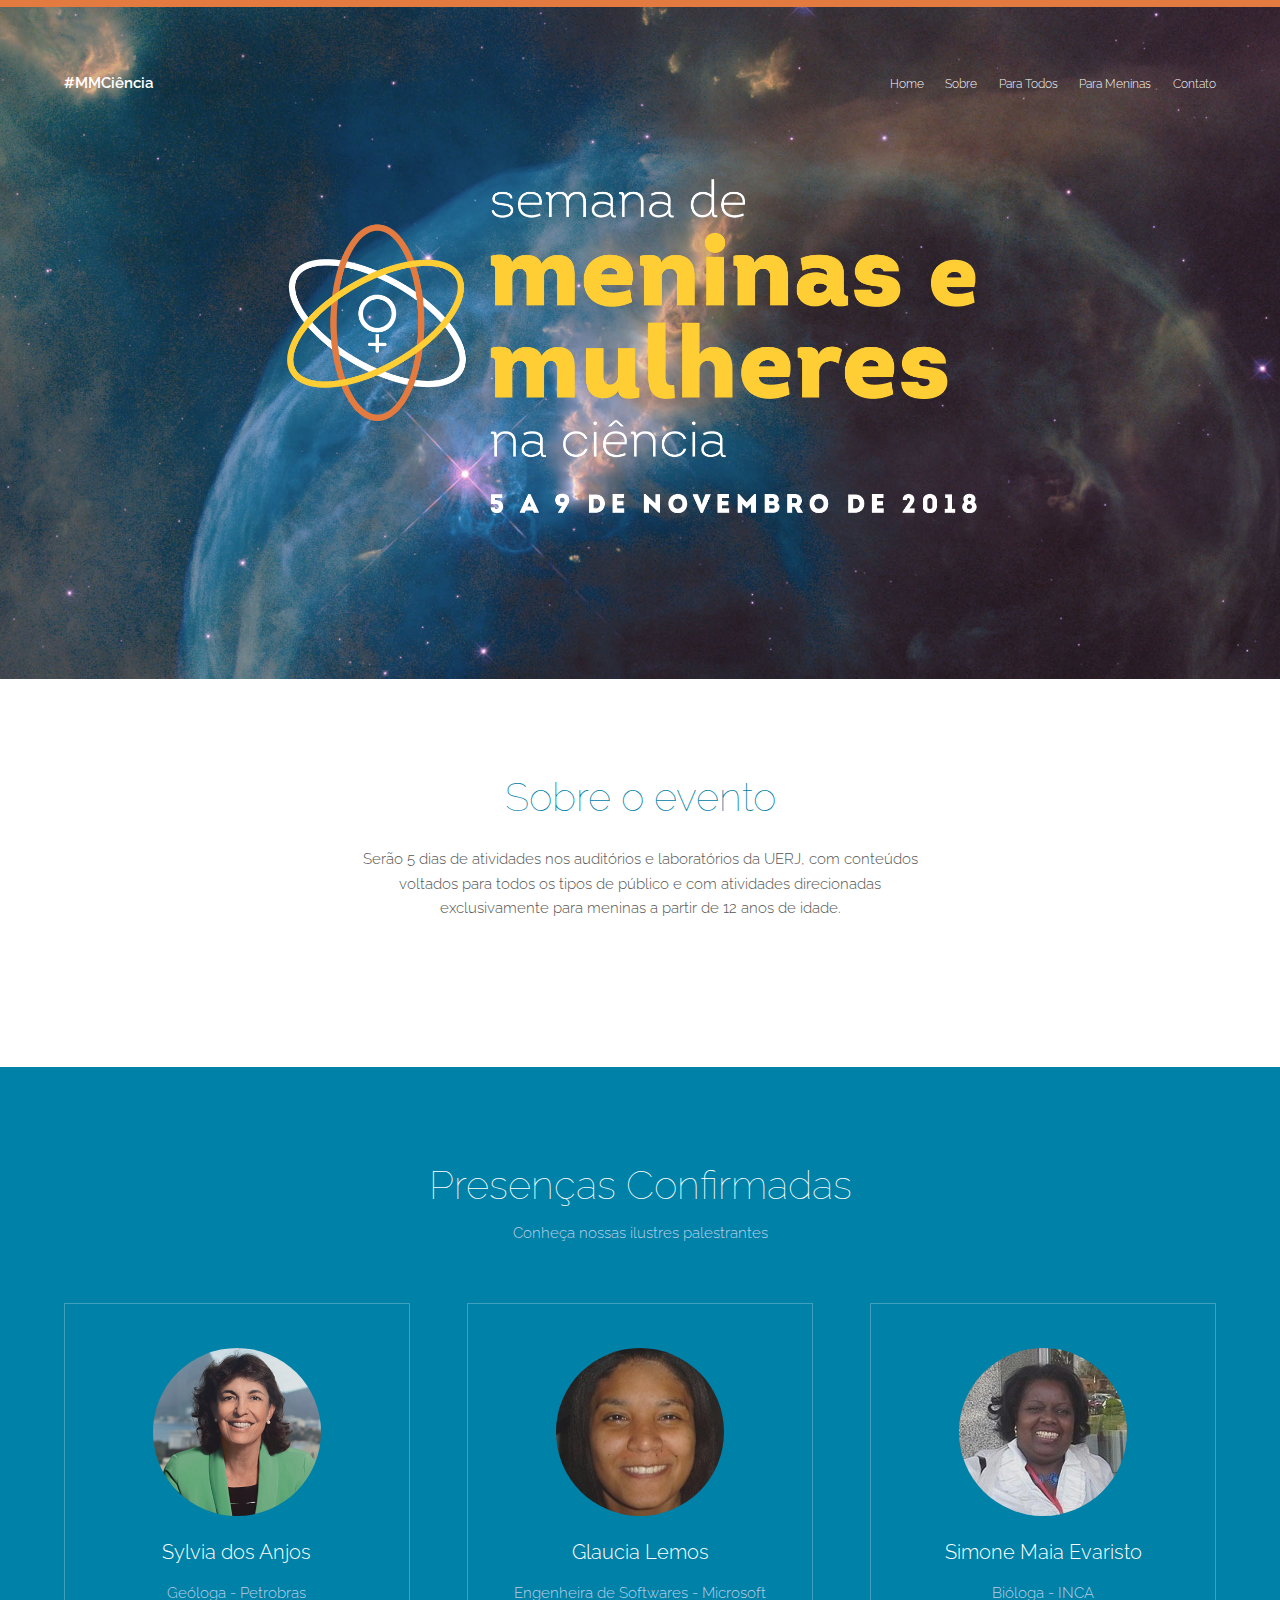
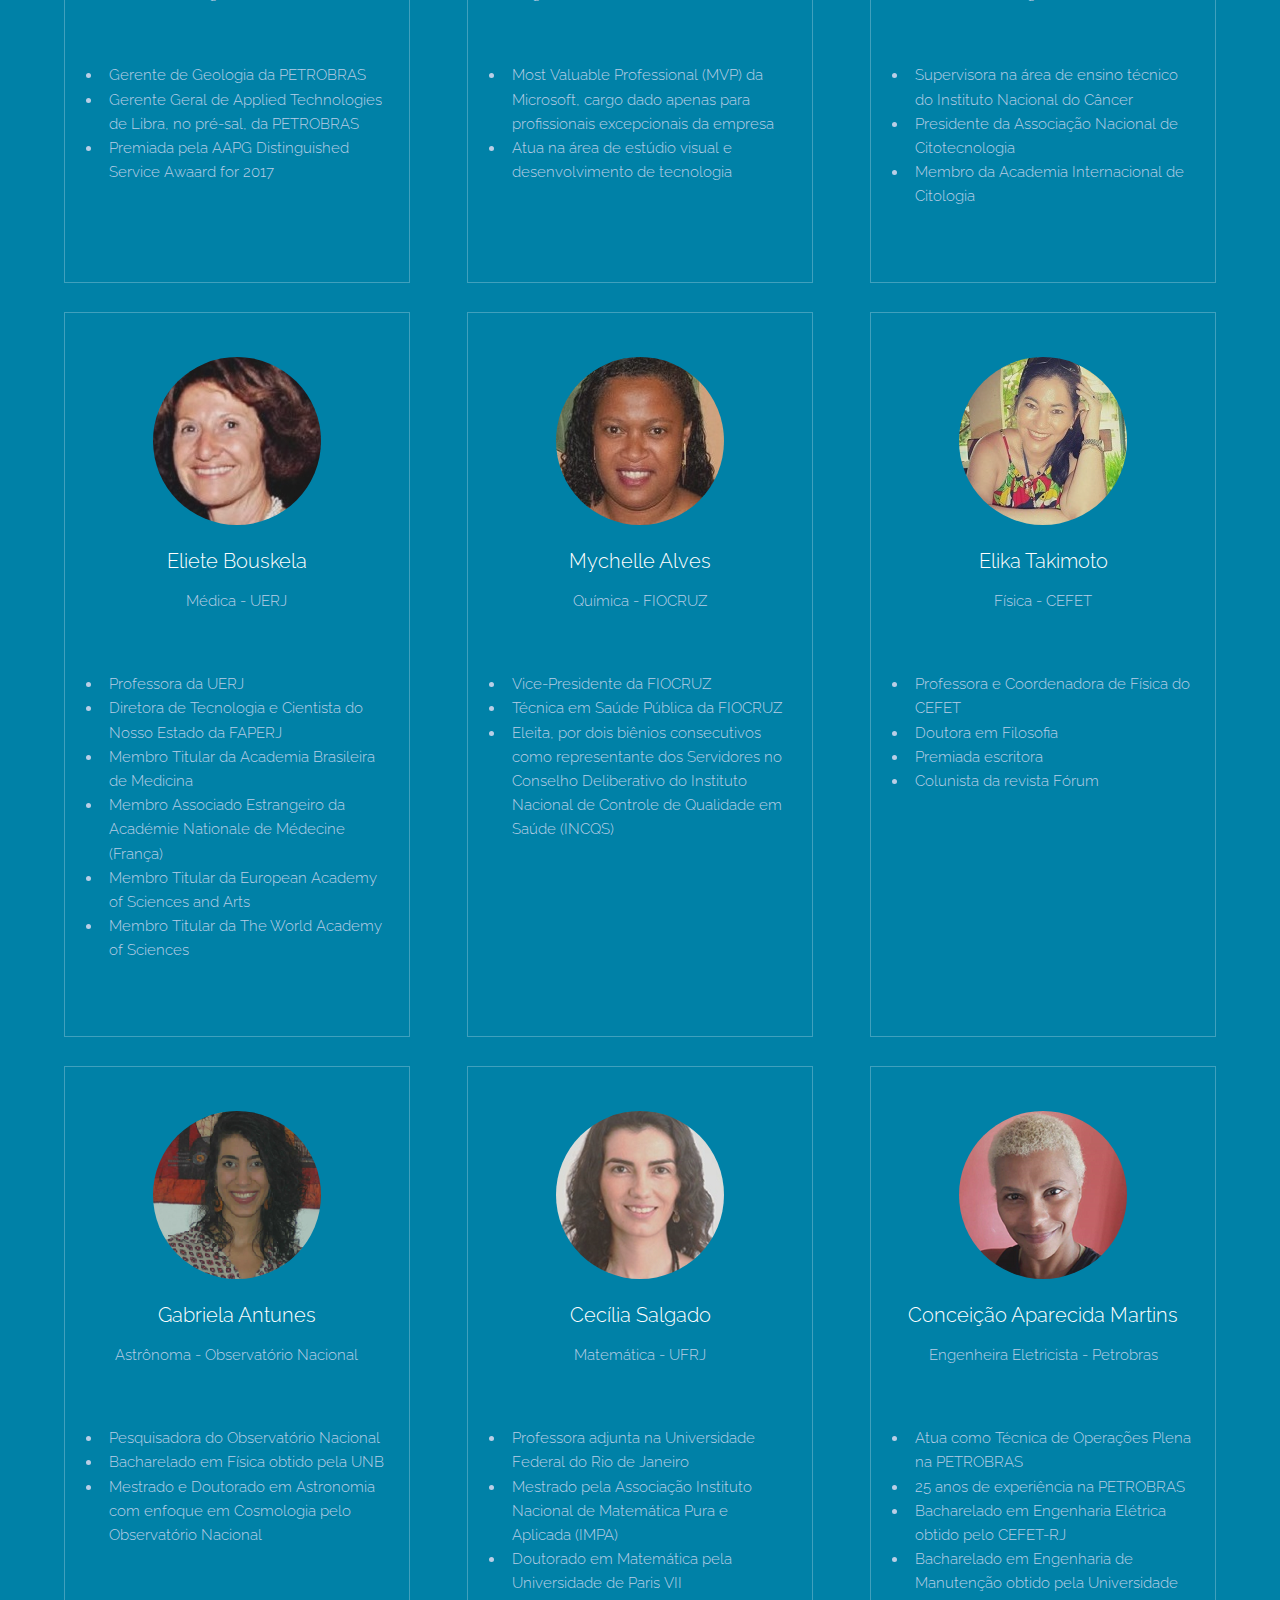
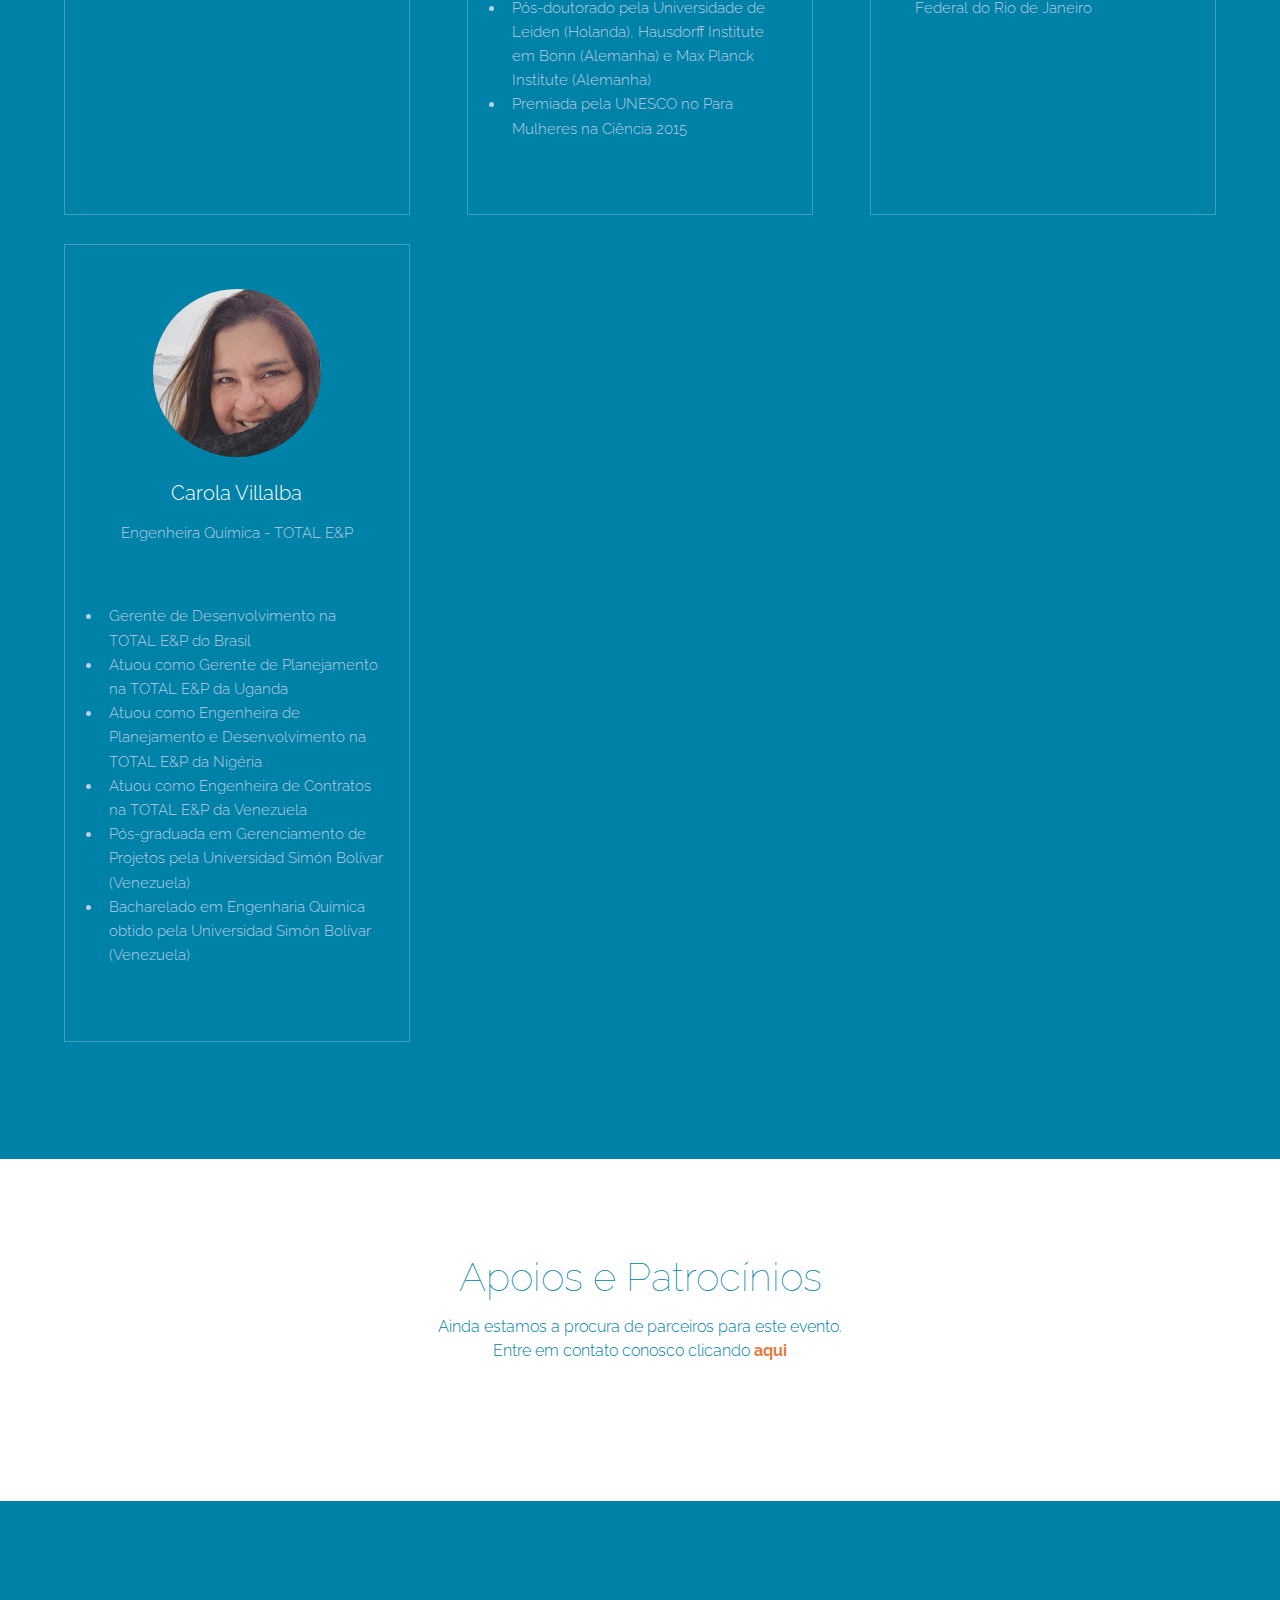
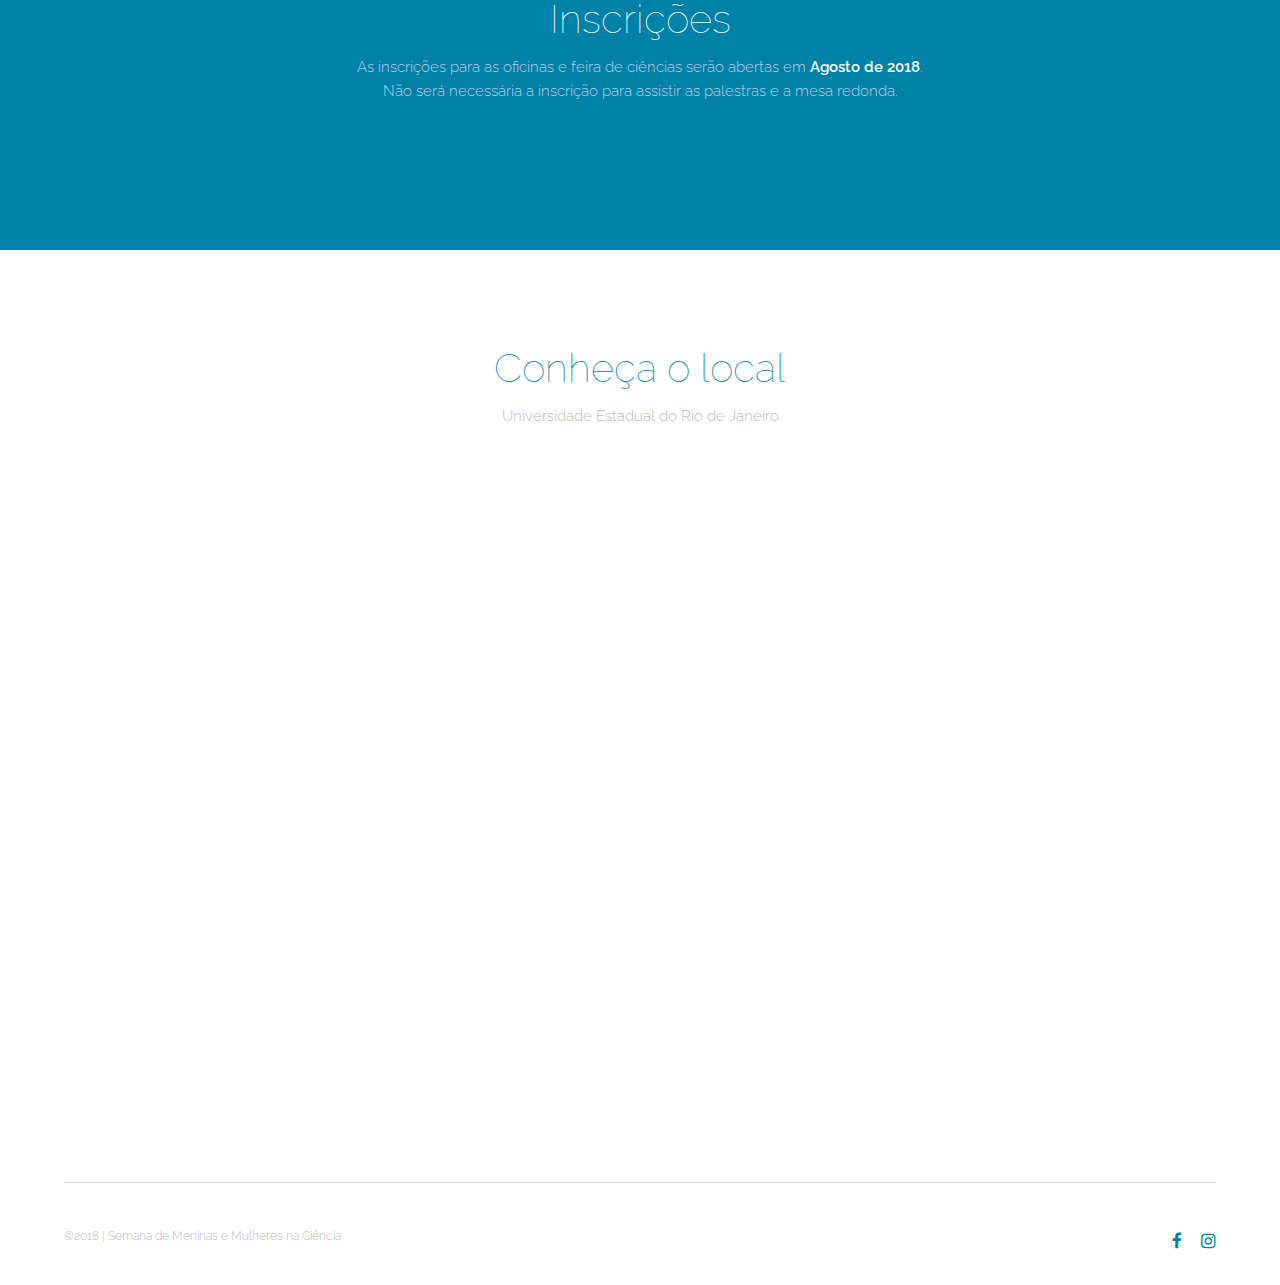
==== commit a5bc5289: "Inserção de novas palestrantes" ====
--- a/index.html
+++ b/index.html
@@ -9,6 +9,16 @@
 		<title>Semana de Meninas e Mulheres na Ciência</title>
 		<meta charset="utf-8" />
 		<meta name="viewport" content="width=device-width, initial-scale=1" />
+
+		<meta name="description" content="Semana de Meninas e Mulheres na Ciência" />
+		<meta name="keywords" content="mulheres, ciência, palestras, oficinas, meninas, cientistas, rio de janeiro, uerj, universidade estadual do rio de janeiro, congresso, semana, conferência"/>
+
+		<meta property="og:url" content="http://www.mmciencia.com.br/" />
+		<meta property="og:type" content="website" />
+		<meta property="og:title" content="MMCiência" />
+		<meta property="og:image" content="http://www.mmciencia.com.br/images/logo.png" />
+		<meta property="og:description" content="Semana de Meninas e Mulheres na Ciência">
+
 		<link rel="stylesheet" href="assets/css/main.css" />
 		<link rel="stylesheet" href="assets/css/mmcstyle.css" />
 		<link rel="shortcut icon" href="images/favico.ico" type="image/x-icon">
@@ -130,8 +140,8 @@
 							</div>
 						<!-- </article> -->
 						<!-- <article> -->
-					</div>
-					<div class="flex flex-4">
+					<!-- </div>
+					<div class="flex flex-4"> -->
 							<div class="box person">
 								<div class="image round">
 									<img src="images/guests/eliete-bouskela_medica.jpg" alt="Eliete Bouskela" />
@@ -191,7 +201,78 @@
 								</p>
 							</div>
 						<!-- </article> -->
-					</div>
+					<!-- </div> -->
+						<div class="box person">
+							<div class="image round">
+								<img src="images/guests/gabriela-antunes_astronoma.png" alt="Gabriela Antunes" />
+							</div>
+							<header class="align-center">
+								<h3>Gabriela Antunes</h3>
+								<p><br>Astrônoma - Observatório Nacional</p>
+							</header>
+							<p style="text-align: justify">
+								<ul>
+									<li>Pesquisadora do Observatório Nacional</li>
+									<li>Bacharelado em Física obtido pela UNB</li>
+									<li>Mestrado e Doutorado em Astronomia com enfoque em Cosmologia pelo Observatório Nacional</li>
+								</ul>
+							</p>
+						</div>
+							<div class="box person">
+								<div class="image round">
+									<img src="images/guests/cecilia-salgado_matematica.png" alt="Cecília Salgado" />
+								</div>
+								<header class="align-center">
+									<h3>Cecília Salgado</h3>
+									<p><br>Matemática - UFRJ</p>
+								</header>
+								<p style="text-align: justify">
+									<ul>
+										<li>Professora adjunta na Universidade Federal do Rio de Janeiro</li>
+										<li>Mestrado pela Associação Instituto Nacional de Matemática Pura e Aplicada (IMPA)</li>
+										<li>Doutorado em Matemática pela Universidade de Paris VII</li>
+										<li>Pós-doutorado pela Universidade de Leiden (Holanda), Hausdorff Institute em Bonn (Alemanha) e Max Planck Institute (Alemanha)</li>
+										<li>Premiada pela UNESCO no Para Mulheres na Ciência 2015</li>
+									</ul>
+								</p>
+							</div>
+								<div class="box person">
+									<div class="image round">
+										<img src="images/guests/conceicao-martins_eng-eletricista.png" alt="Conceição Martins" />
+									</div>
+									<header class="align-center">
+										<h3>Conceição Aparecida Martins</h3>
+										<p><br>Engenheira Eletricista - Petrobras</p>
+									</header>
+									<p style="text-align: justify">
+										<ul>
+											<li>Atua como Técnica de Operações Plena na PETROBRAS</li>
+											<li>25 anos de experiência na PETROBRAS</li>
+											<li>Bacharelado em Engenharia Elétrica obtido pelo CEFET-RJ</li>
+											<li>Bacharelado em Engenharia de Manutenção obtido pela Universidade Federal do Rio de Janeiro</li>
+										</ul>
+									</p>
+								</div>
+									<div class="box person">
+										<div class="image round">
+											<img src="images/guests/carola-villalba_eng-quimica.png" alt="Carola Villalba" />
+										</div>
+										<header class="align-center">
+											<h3>Carola Villalba</h3>
+											<p><br>Engenheira Química - TOTAL E&P</p>
+										</header>
+										<p style="text-align: justify">
+											<ul>
+												<li>Gerente de Desenvolvimento na TOTAL E&P do Brasil</li>
+												<li>Atuou como Gerente de Planejamento na TOTAL E&P da Uganda</li>
+												<li>Atuou como Engenheira de Planejamento e Desenvolvimento na TOTAL E&P da Nigéria</li>
+												<li>Atuou como Engenheira de Contratos na TOTAL E&P da Venezuela</li>
+												<li>Pós-graduada em Gerenciamento de Projetos pela Universidad Simón Bolívar (Venezuela)</li>
+												<li>Bacharelado em Engenharia Química obtido pela Universidad Simón Bolívar (Venezuela)</li>
+											</ul>
+										</p>
+									</div>
+
 				</div>
 			</section>
 
@@ -205,7 +286,7 @@
 							<h4>
 								Ainda estamos a procura de parceiros para este evento.<br>
 								Entre em contato conosco clicando
-								<a href="contato.html" style="color:#e37b40; font-weight: bold">aqui</a>
+								<a href="contato.php" style="color:#e37b40; font-weight: bold">aqui</a>
 							</h4>
 						</p>
 					</header>
--- a/assets/css/mmcstyle.css
+++ b/assets/css/mmcstyle.css
@@ -36,7 +36,7 @@
   text-align: justify;
 }
 
-/* ----------------------------------------------------------------------------- */
+/* COLOR CONFIGS ----------------------------------------------------------------------------- */
 
 a {
   color: #0081A7;
@@ -88,3 +88,22 @@
 #navPanel {
   background: #0081A7;
 }
+
+@media screen and (max-width: 980px) {
+
+  .flex.flex-4 .box {
+    width: 47% !important;
+  }
+}
+
+@media screen and (max-width: 480px) {
+
+  .flex.flex-4 .box {
+    width: 100% !important;
+  }
+
+  .reduced-centered {
+      margin-left: 5%;
+      width: 90%;
+  }
+}
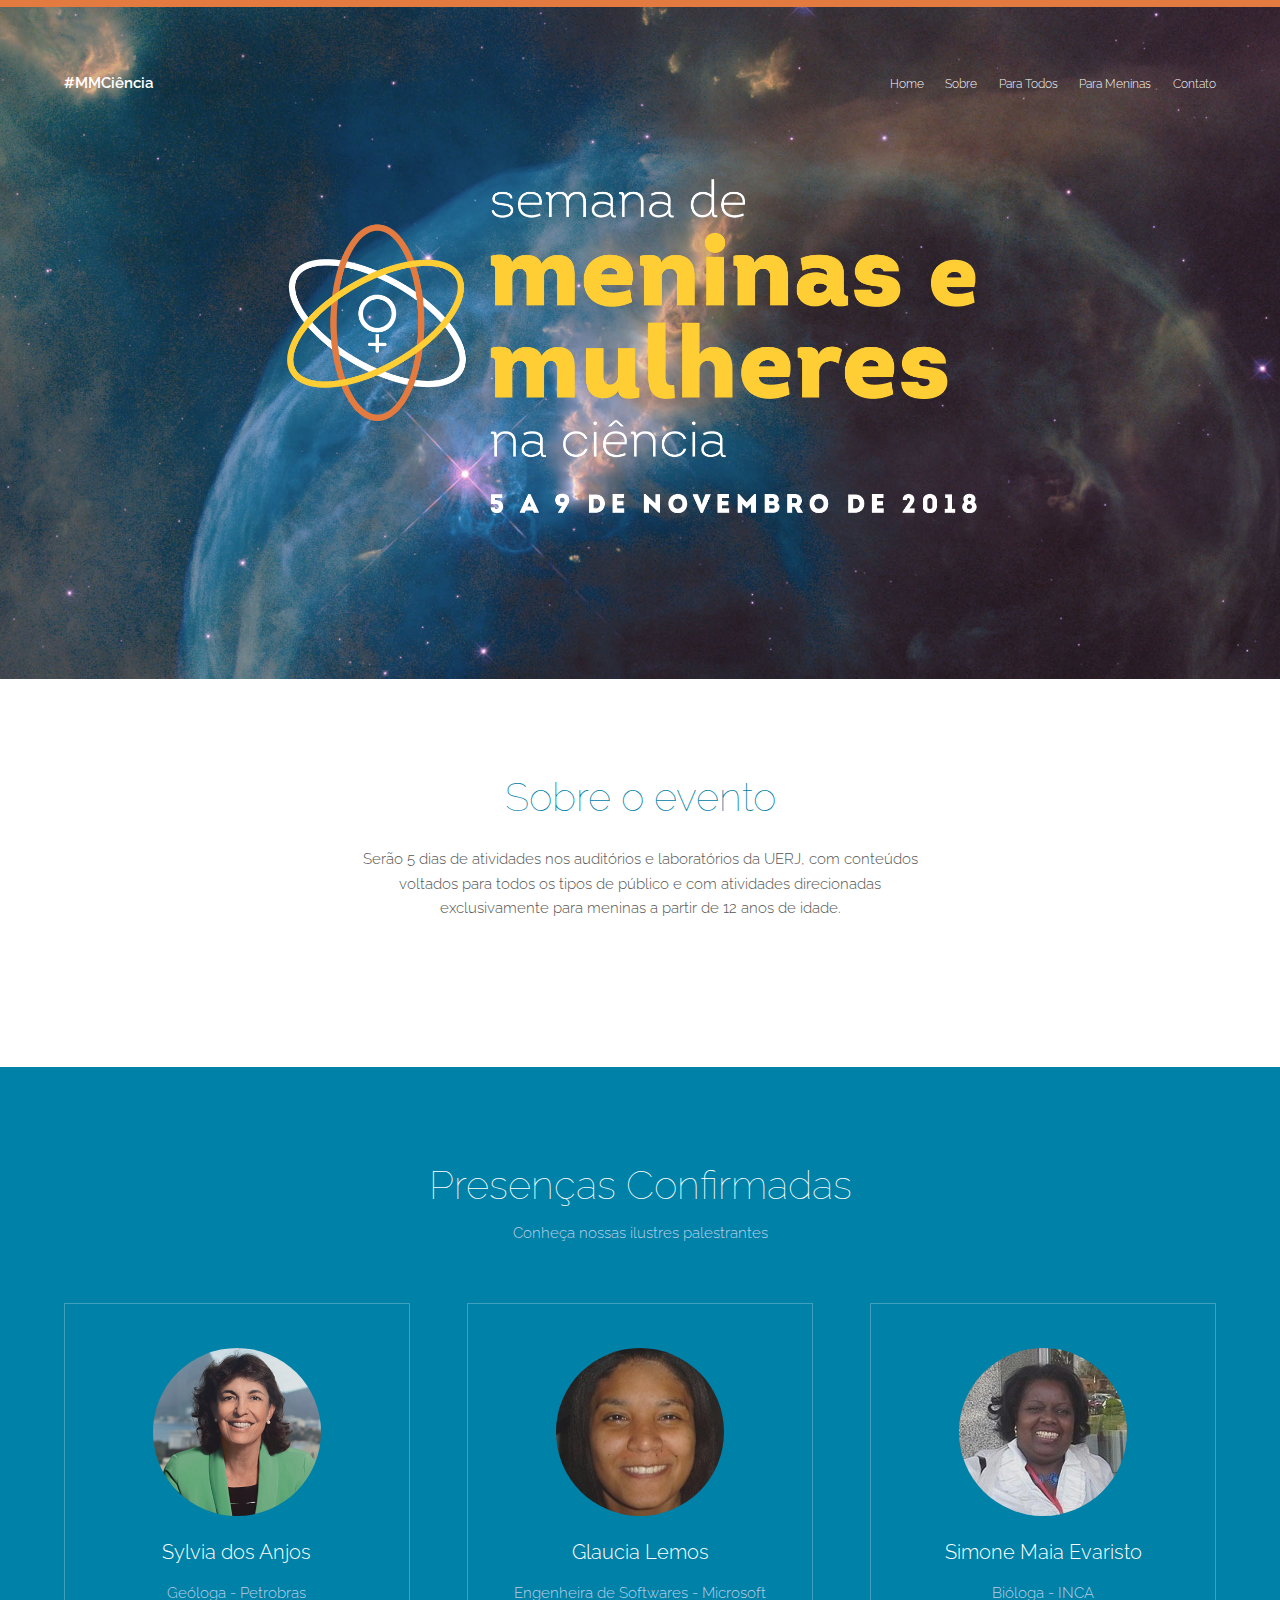
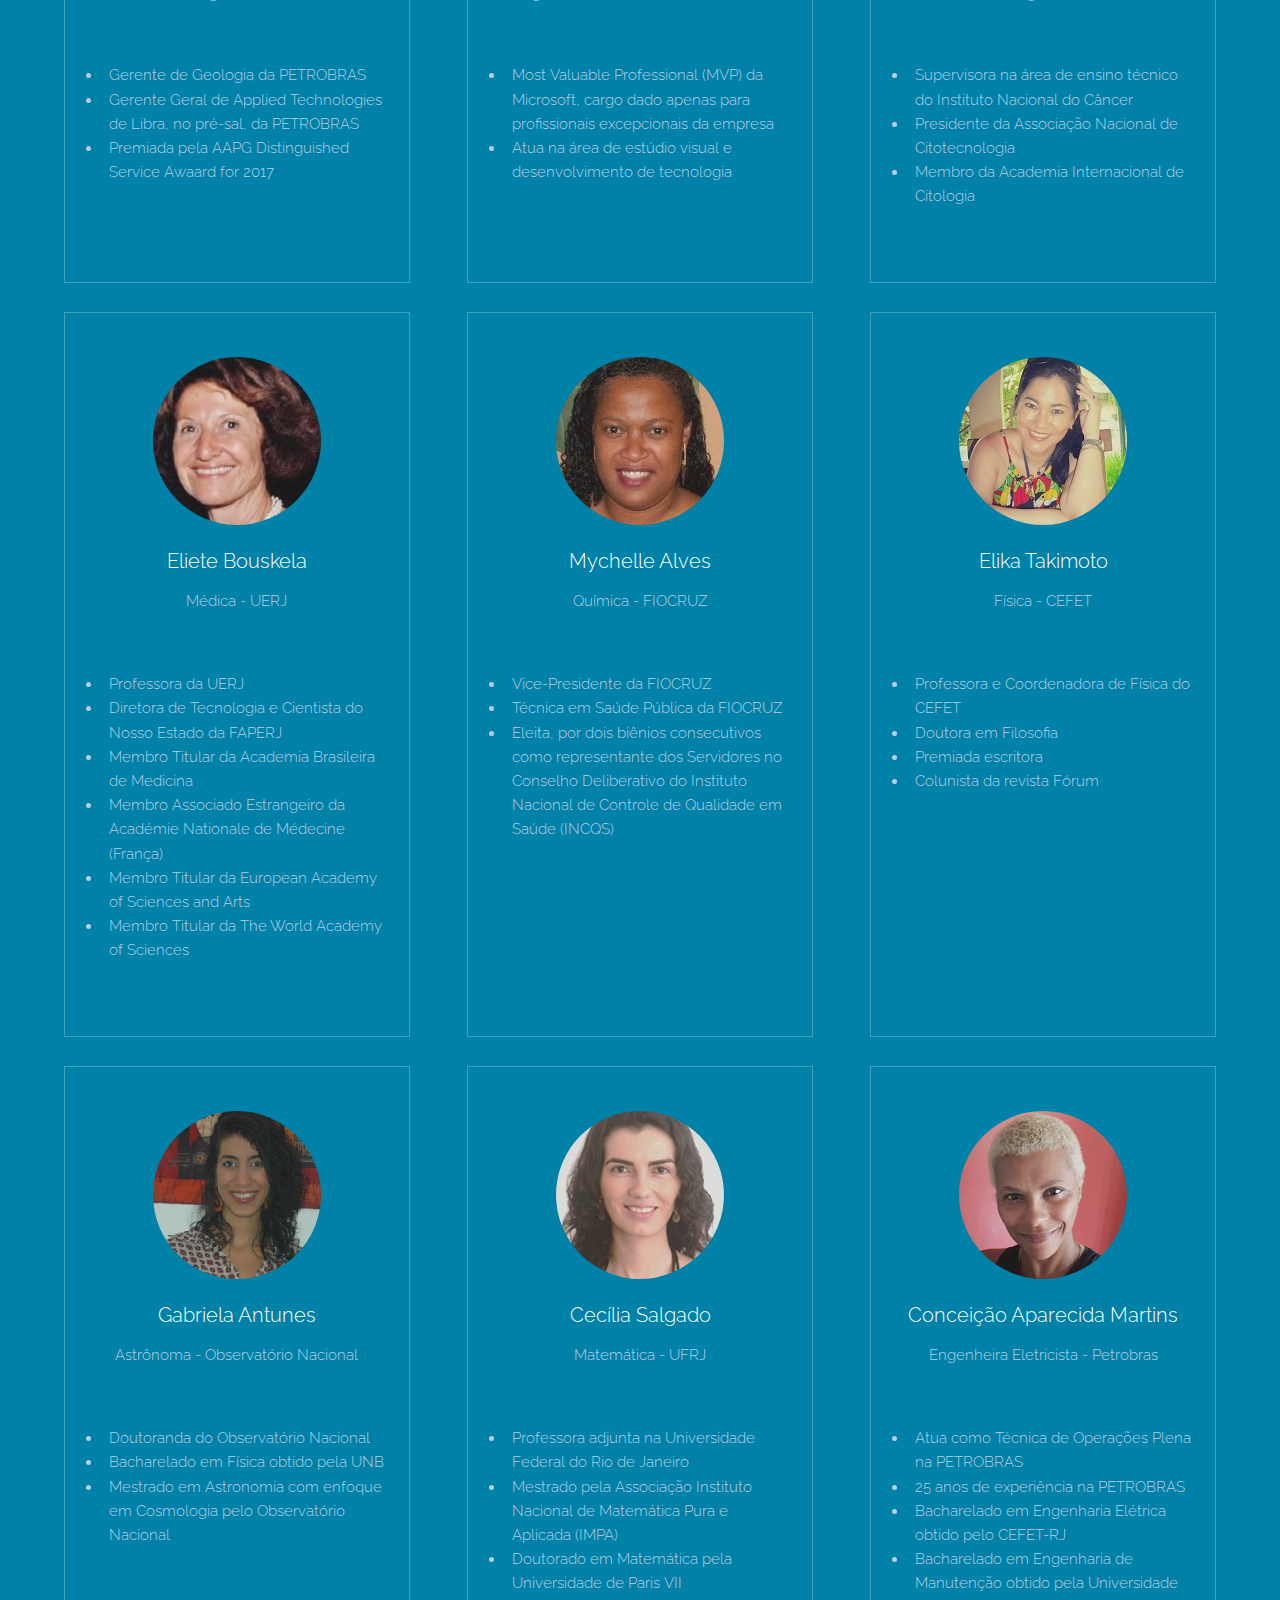
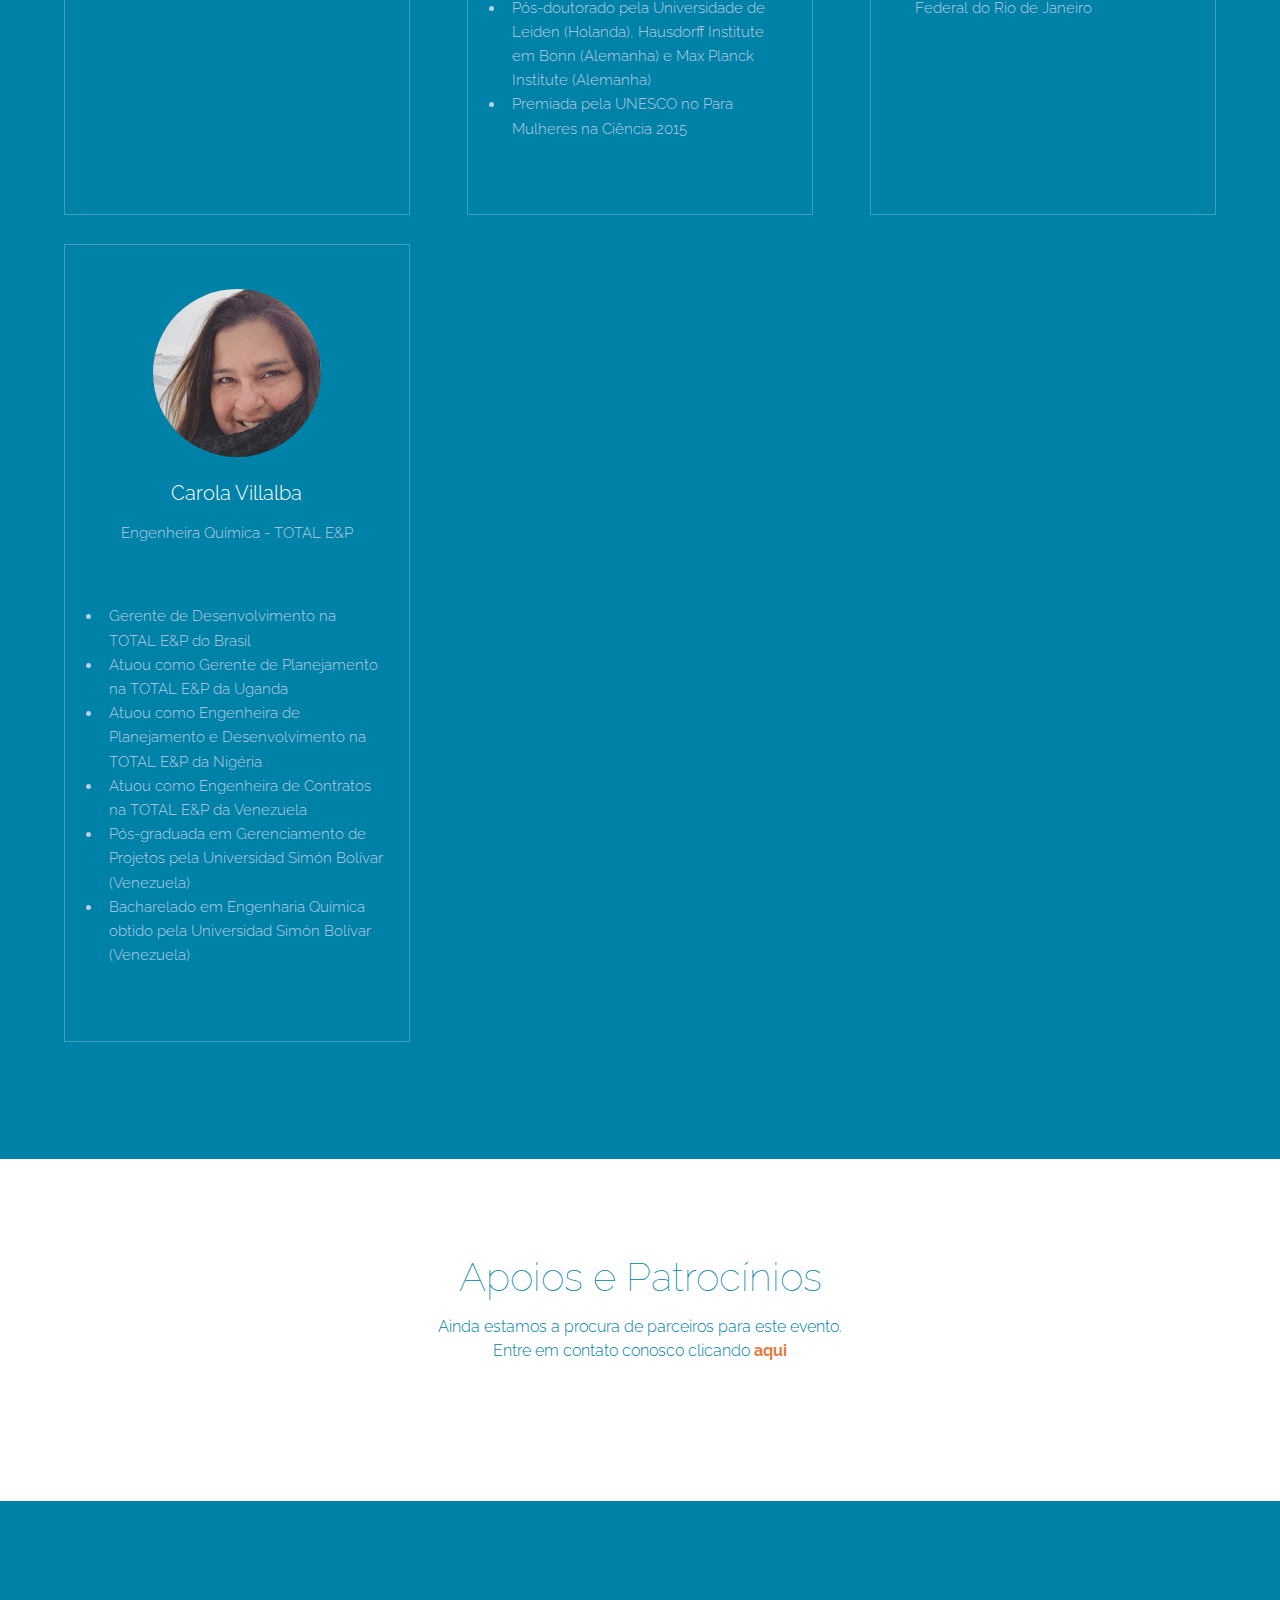
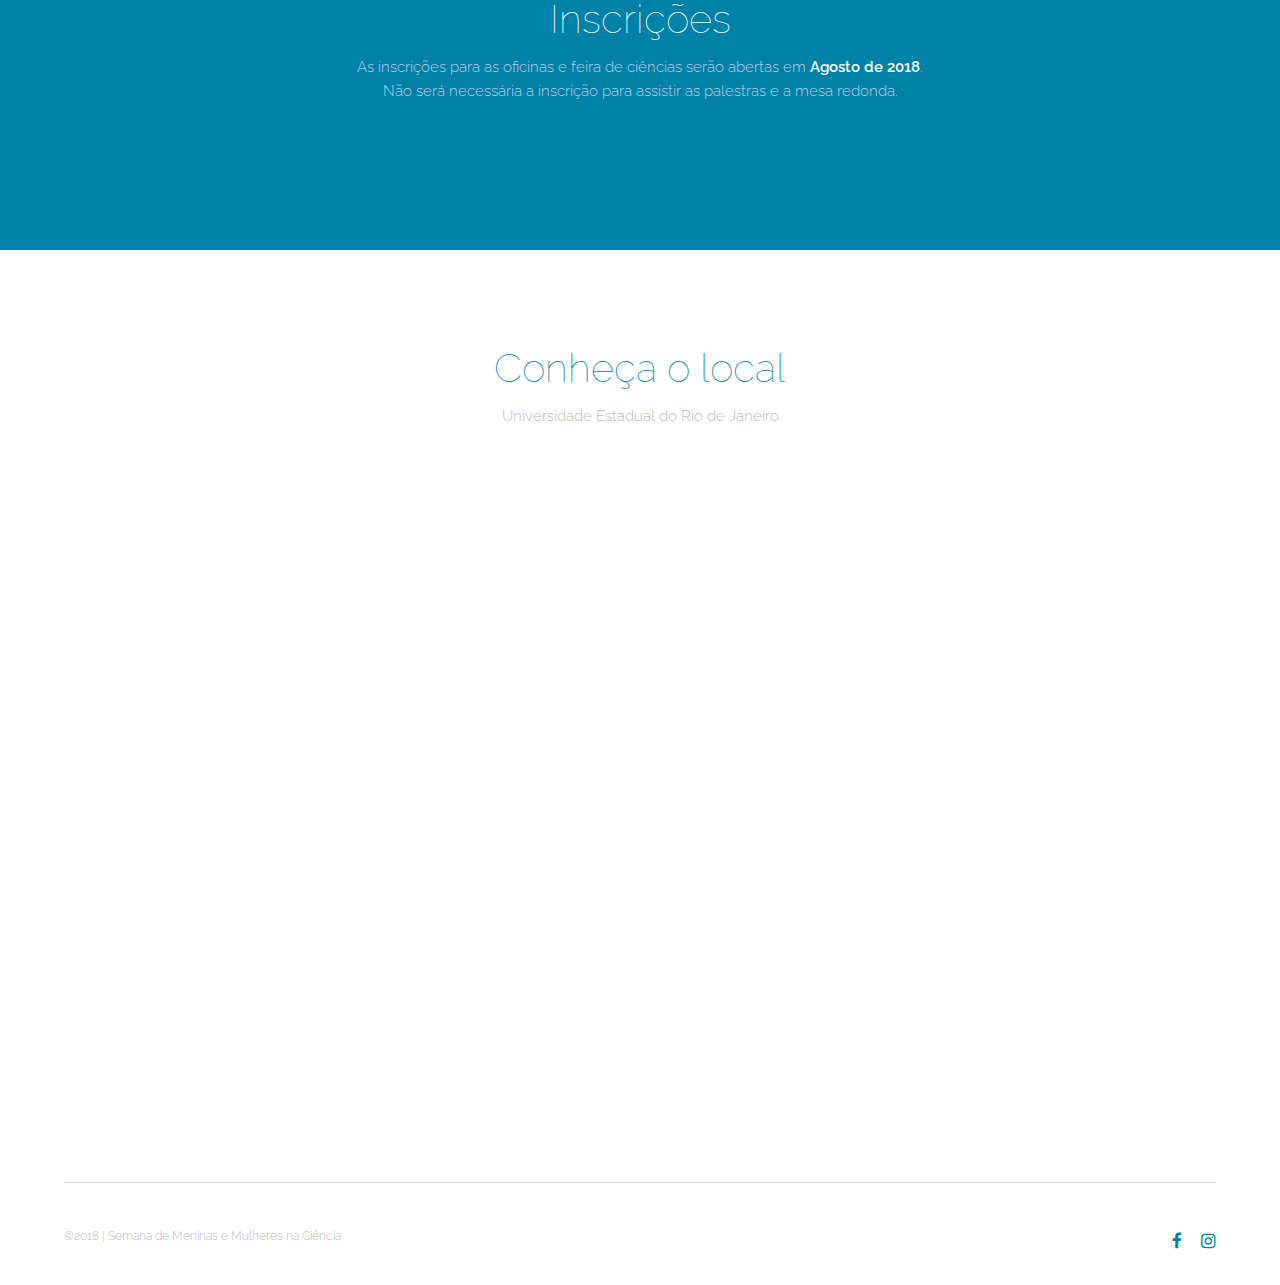
==== commit 15f7f144: "Inserção do cronograma e estilização de tabela" ====
--- a/index.html
+++ b/index.html
@@ -212,9 +212,9 @@
 							</header>
 							<p style="text-align: justify">
 								<ul>
-									<li>Pesquisadora do Observatório Nacional</li>
+									<li>Doutoranda do Observatório Nacional</li>
 									<li>Bacharelado em Física obtido pela UNB</li>
-									<li>Mestrado e Doutorado em Astronomia com enfoque em Cosmologia pelo Observatório Nacional</li>
+									<li>Mestrado em Astronomia com enfoque em Cosmologia pelo Observatório Nacional</li>
 								</ul>
 							</p>
 						</div>
--- a/assets/css/mmcstyle.css
+++ b/assets/css/mmcstyle.css
@@ -89,6 +89,69 @@
   background: #0081A7;
 }
 
+table thead th {
+  /* color: #0081A7; */
+}
+
+table tbody th {
+  border: none;
+  /* border-left: 1px solid #dbdbdb; */
+  border-right: 1px solid #dbdbdb;
+  /* border-bottom: 1px solid #dbdbdb; */
+  /* color: #0081A7; */
+}
+
+.sobre .various tr td {
+  border: none;
+}
+
+table tbody th tr:nth-child(2n + 1) {
+  background-color: #fff;
+}
+
+table tbody tr th:nth-child(2n + 1) {
+  background-color: #fff;
+}
+
+table th {
+  font-size: 100%;
+  text-align: center;
+}
+
+.sobre tbody .featured {
+  /* color: #0081A7; */
+  color: #e37b40;
+  font-weight: bold;
+}
+
+.sobre tr th table tr {
+  border: none;
+}
+
+.sobre .various th {
+  padding: 0px;
+  border: none;
+  border-right: 1px solid #dbdbdb;
+}
+
+.sobre .various th table {
+  margin: 0px;
+}
+
+.sobre .various td {
+  vertical-align: middle;
+}
+
+.sobre-notes tr {
+  border: none;
+}
+
+.sobre-notes tr:nth-child(2n + 1) {
+  background-color: #fff;
+}
+
+/* RESPONSIVE DESIGN CONFIGS ---------------------------------------------------------------- */
+
 @media screen and (max-width: 980px) {
 
   .flex.flex-4 .box {
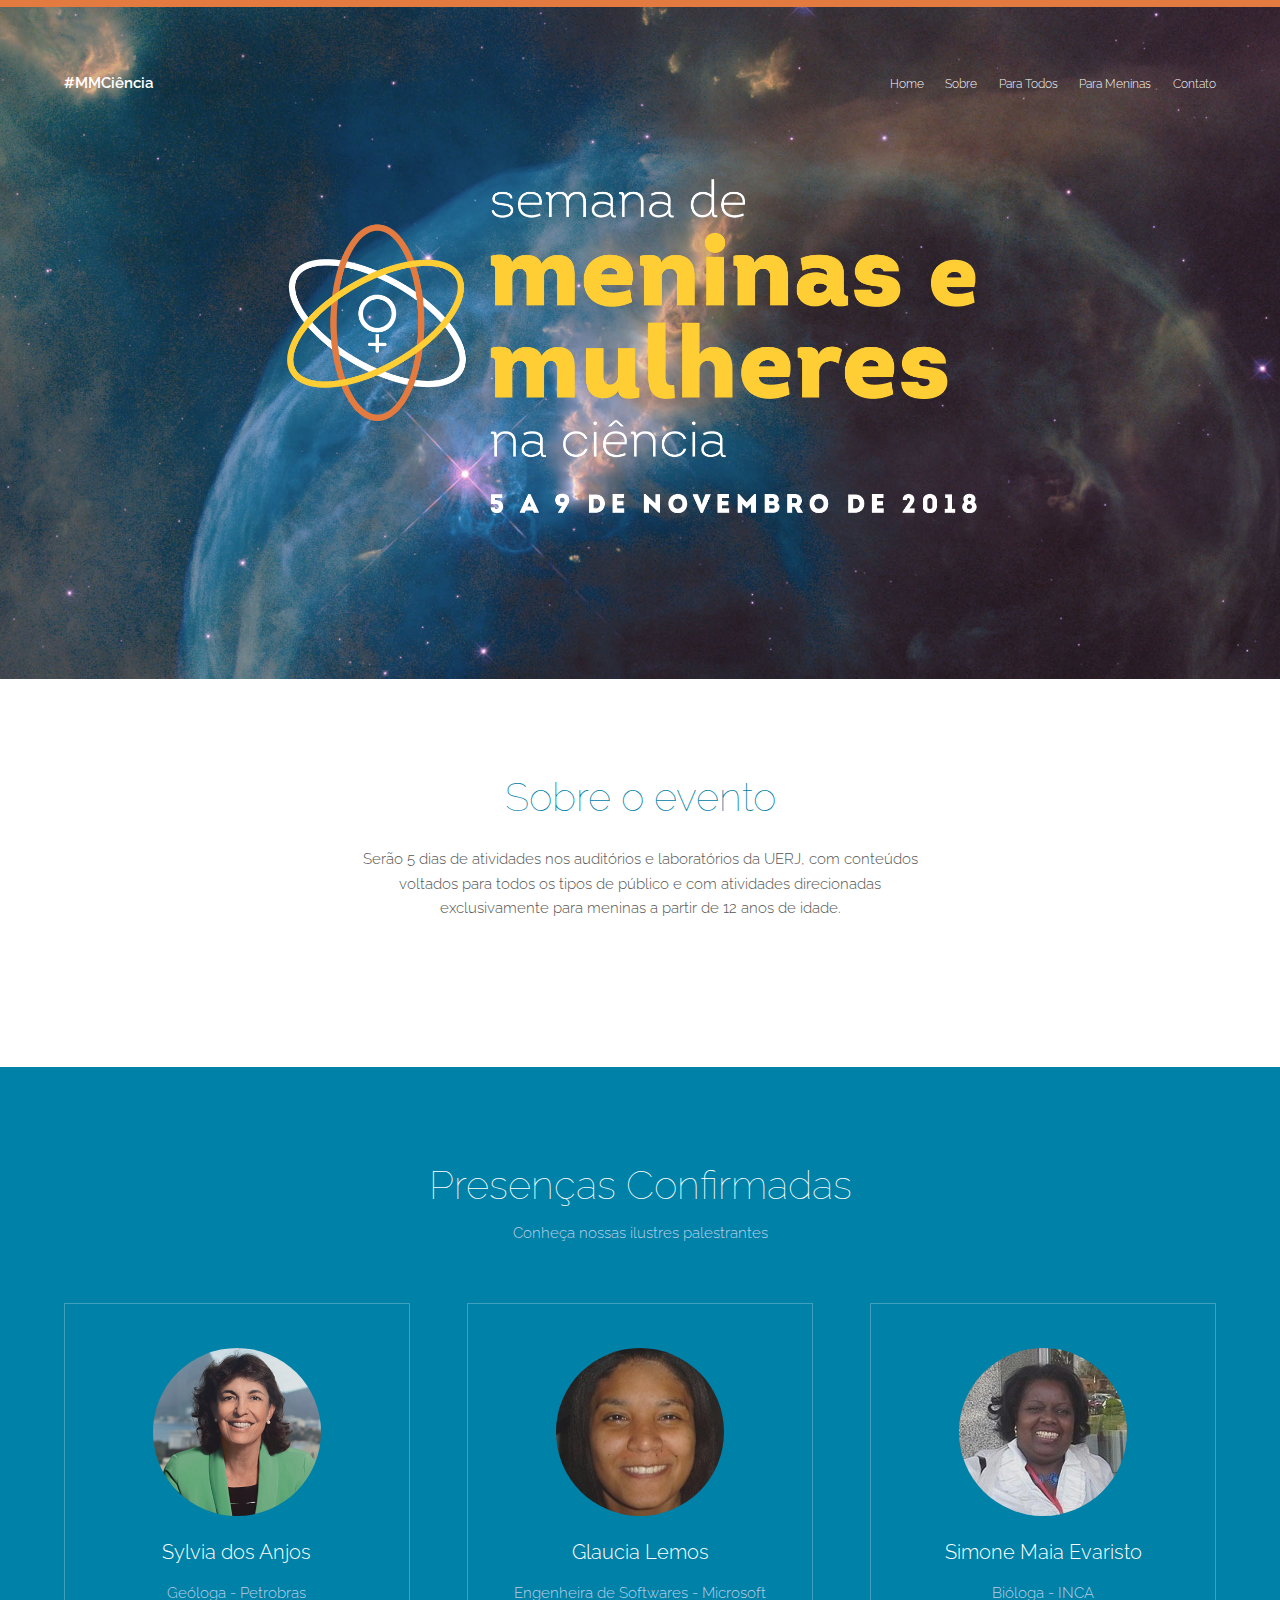
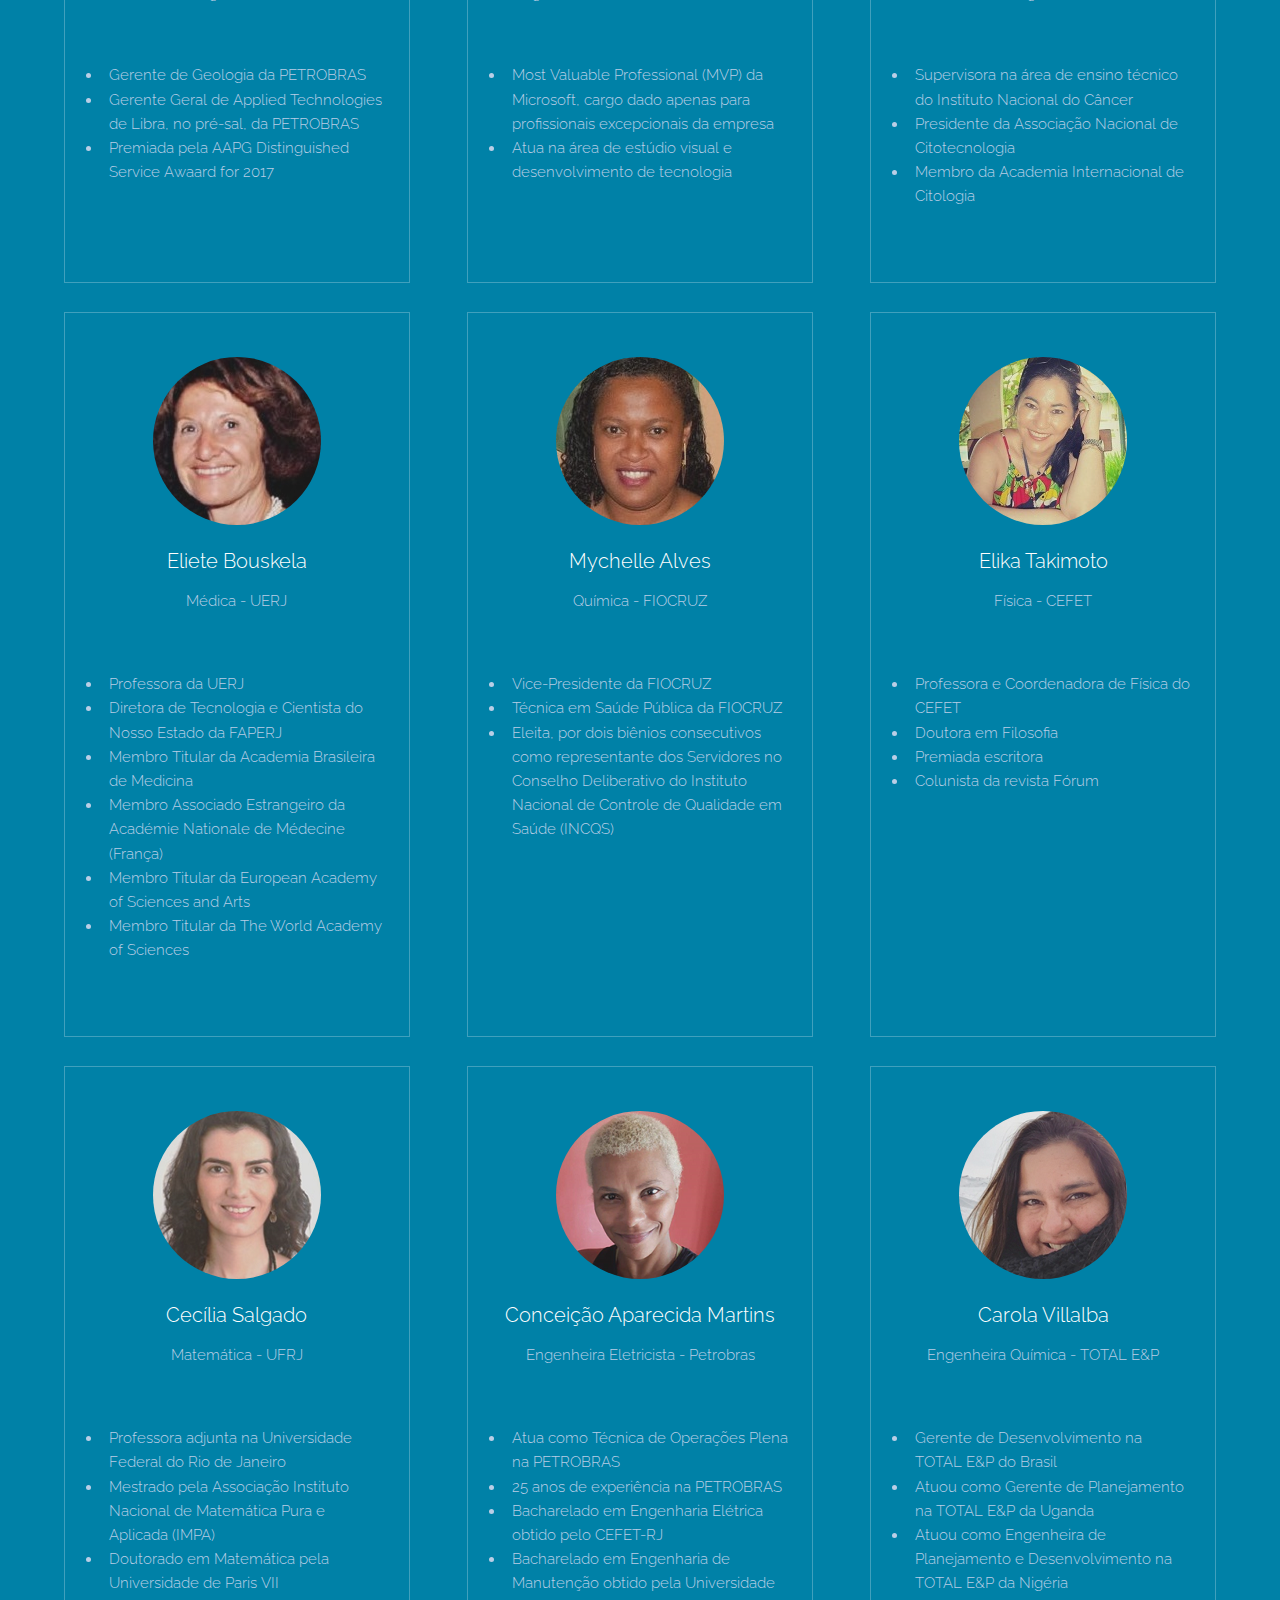
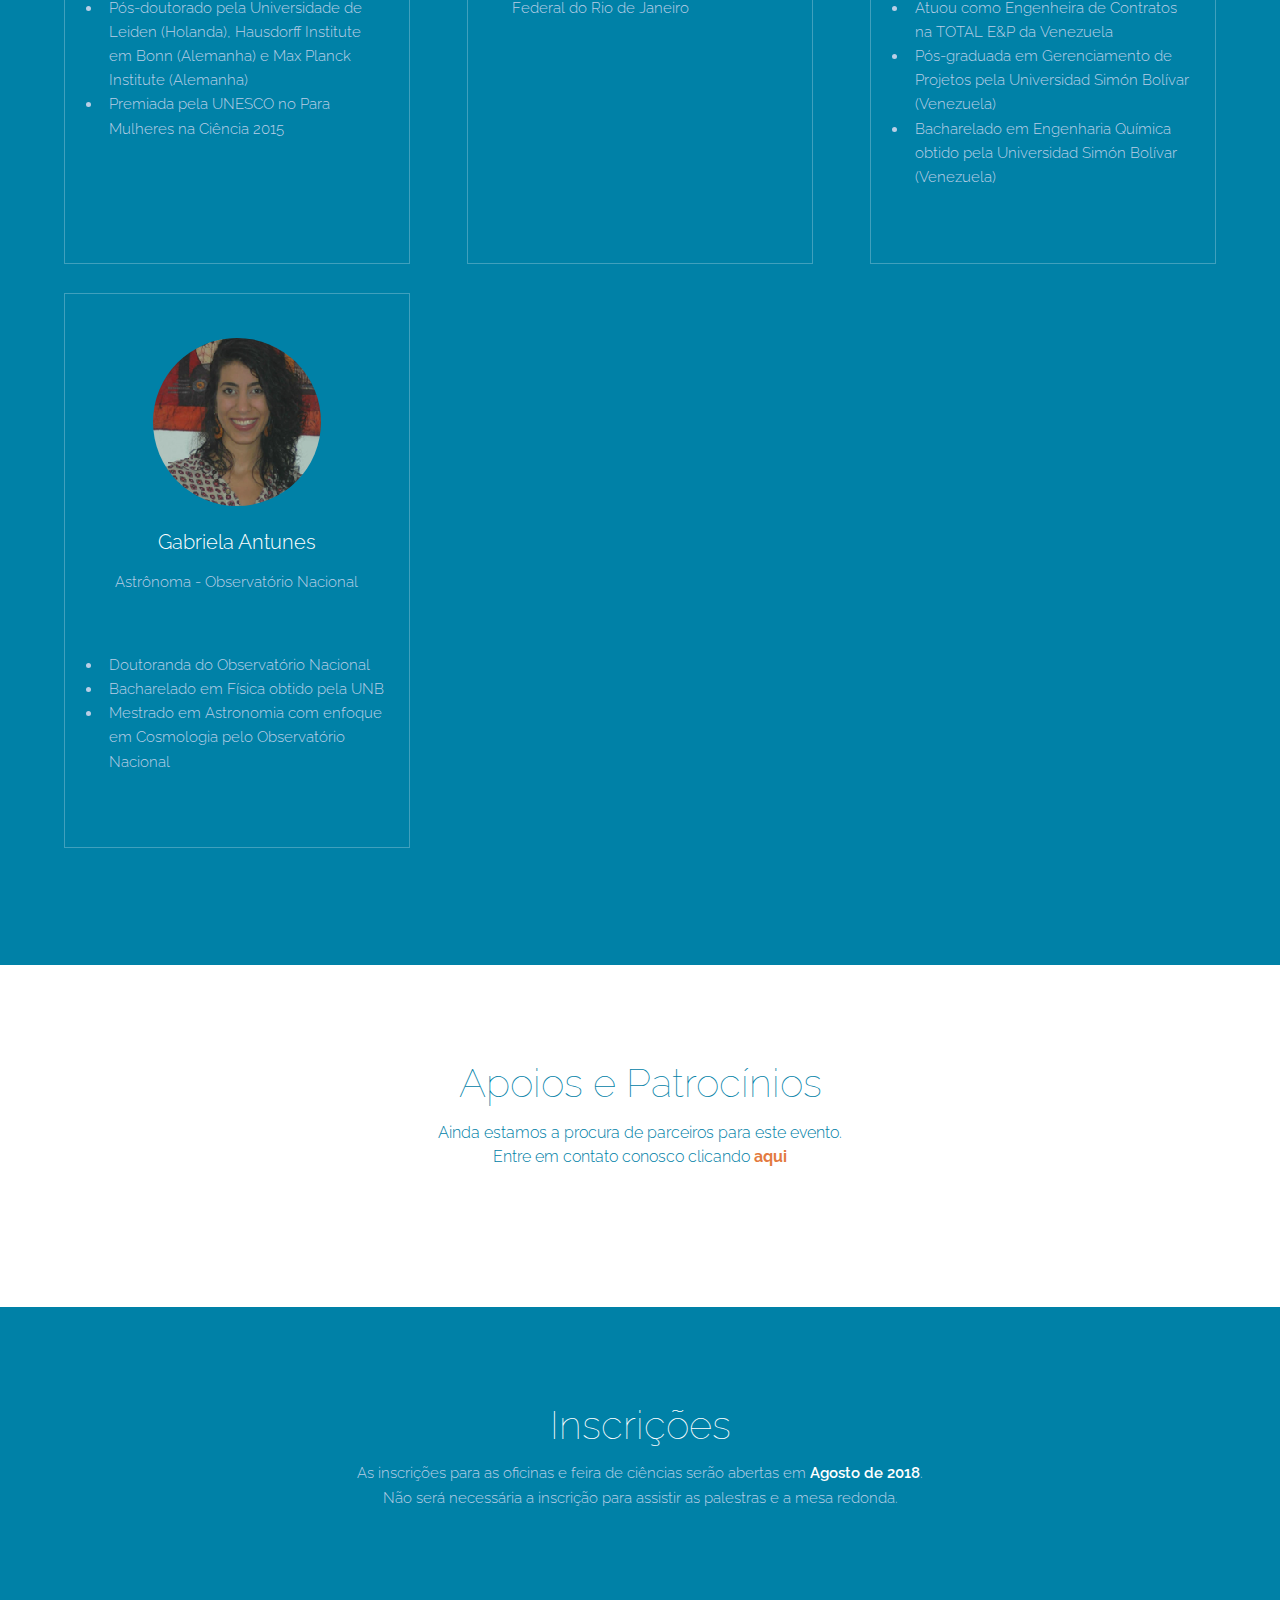
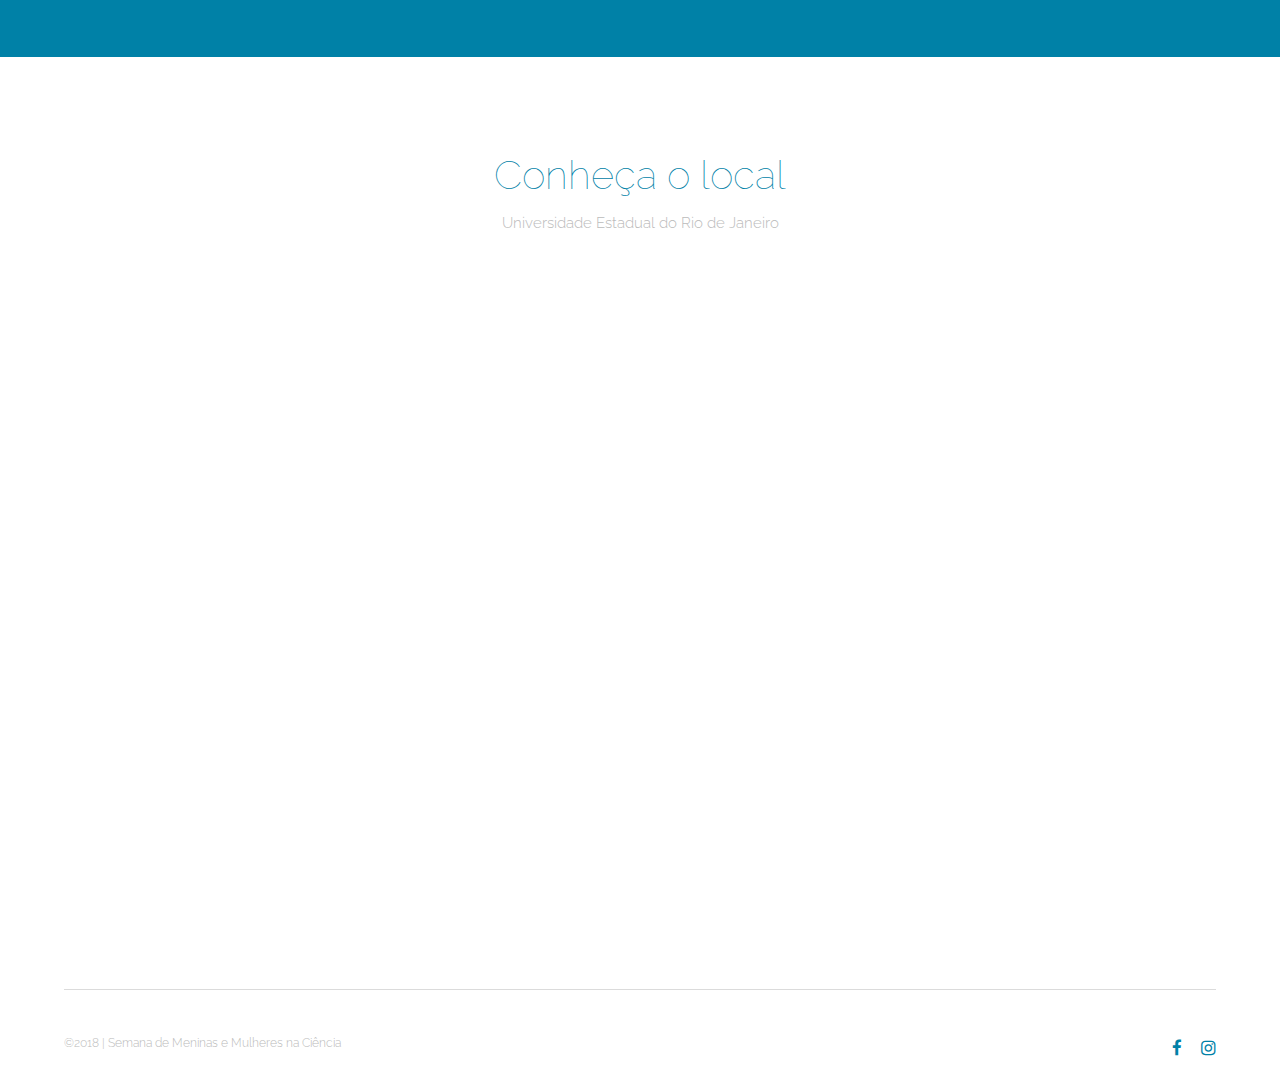
==== commit 8e666408: "Correção na ordem das palestrantes para melhorar visualização" ====
--- a/index.html
+++ b/index.html
@@ -202,22 +202,6 @@
 							</div>
 						<!-- </article> -->
 					<!-- </div> -->
-						<div class="box person">
-							<div class="image round">
-								<img src="images/guests/gabriela-antunes_astronoma.png" alt="Gabriela Antunes" />
-							</div>
-							<header class="align-center">
-								<h3>Gabriela Antunes</h3>
-								<p><br>Astrônoma - Observatório Nacional</p>
-							</header>
-							<p style="text-align: justify">
-								<ul>
-									<li>Doutoranda do Observatório Nacional</li>
-									<li>Bacharelado em Física obtido pela UNB</li>
-									<li>Mestrado em Astronomia com enfoque em Cosmologia pelo Observatório Nacional</li>
-								</ul>
-							</p>
-						</div>
 							<div class="box person">
 								<div class="image round">
 									<img src="images/guests/cecilia-salgado_matematica.png" alt="Cecília Salgado" />
@@ -272,6 +256,22 @@
 											</ul>
 										</p>
 									</div>
+									<div class="box person">
+										<div class="image round">
+											<img src="images/guests/gabriela-antunes_astronoma.png" alt="Gabriela Antunes" />
+										</div>
+										<header class="align-center">
+											<h3>Gabriela Antunes</h3>
+											<p><br>Astrônoma - Observatório Nacional</p>
+										</header>
+										<p style="text-align: justify">
+											<ul>
+												<li>Doutoranda do Observatório Nacional</li>
+												<li>Bacharelado em Física obtido pela UNB</li>
+												<li>Mestrado em Astronomia com enfoque em Cosmologia pelo Observatório Nacional</li>
+											</ul>
+										</p>
+									</div>
 
 				</div>
 			</section>
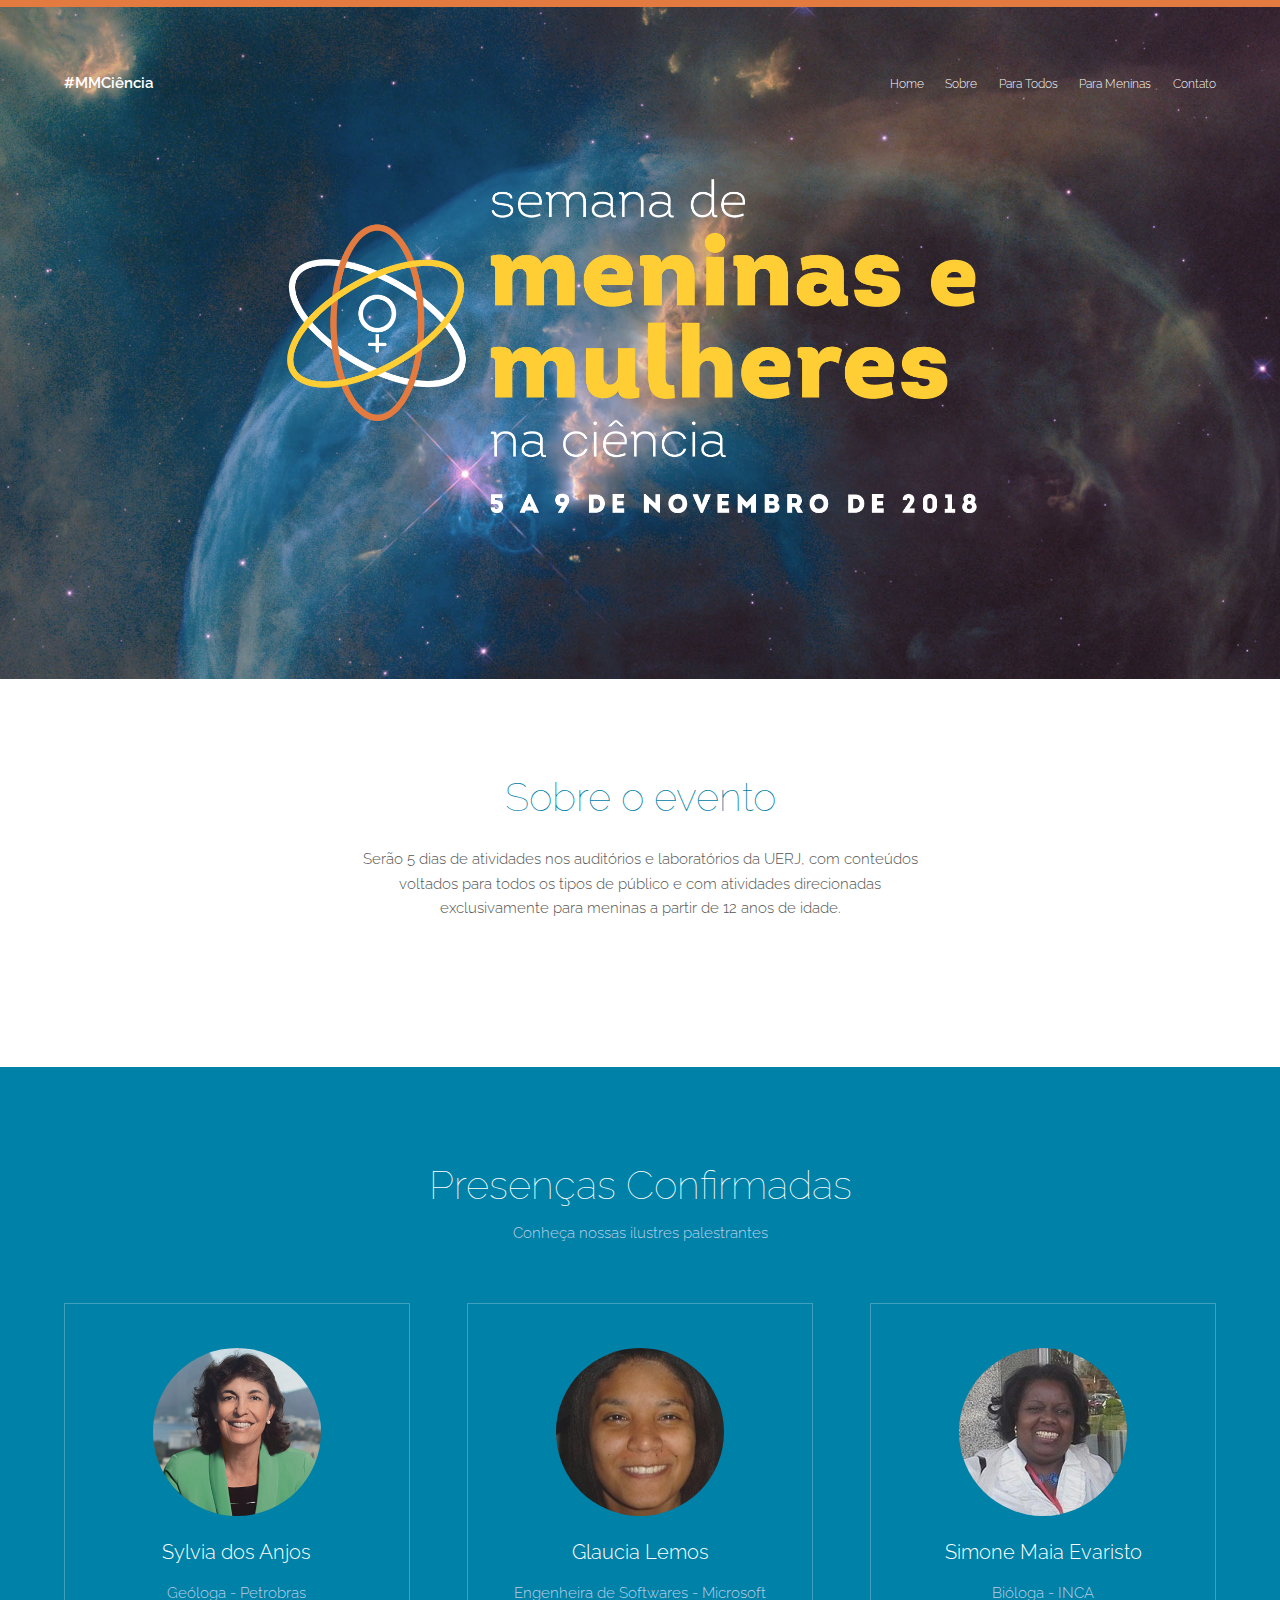
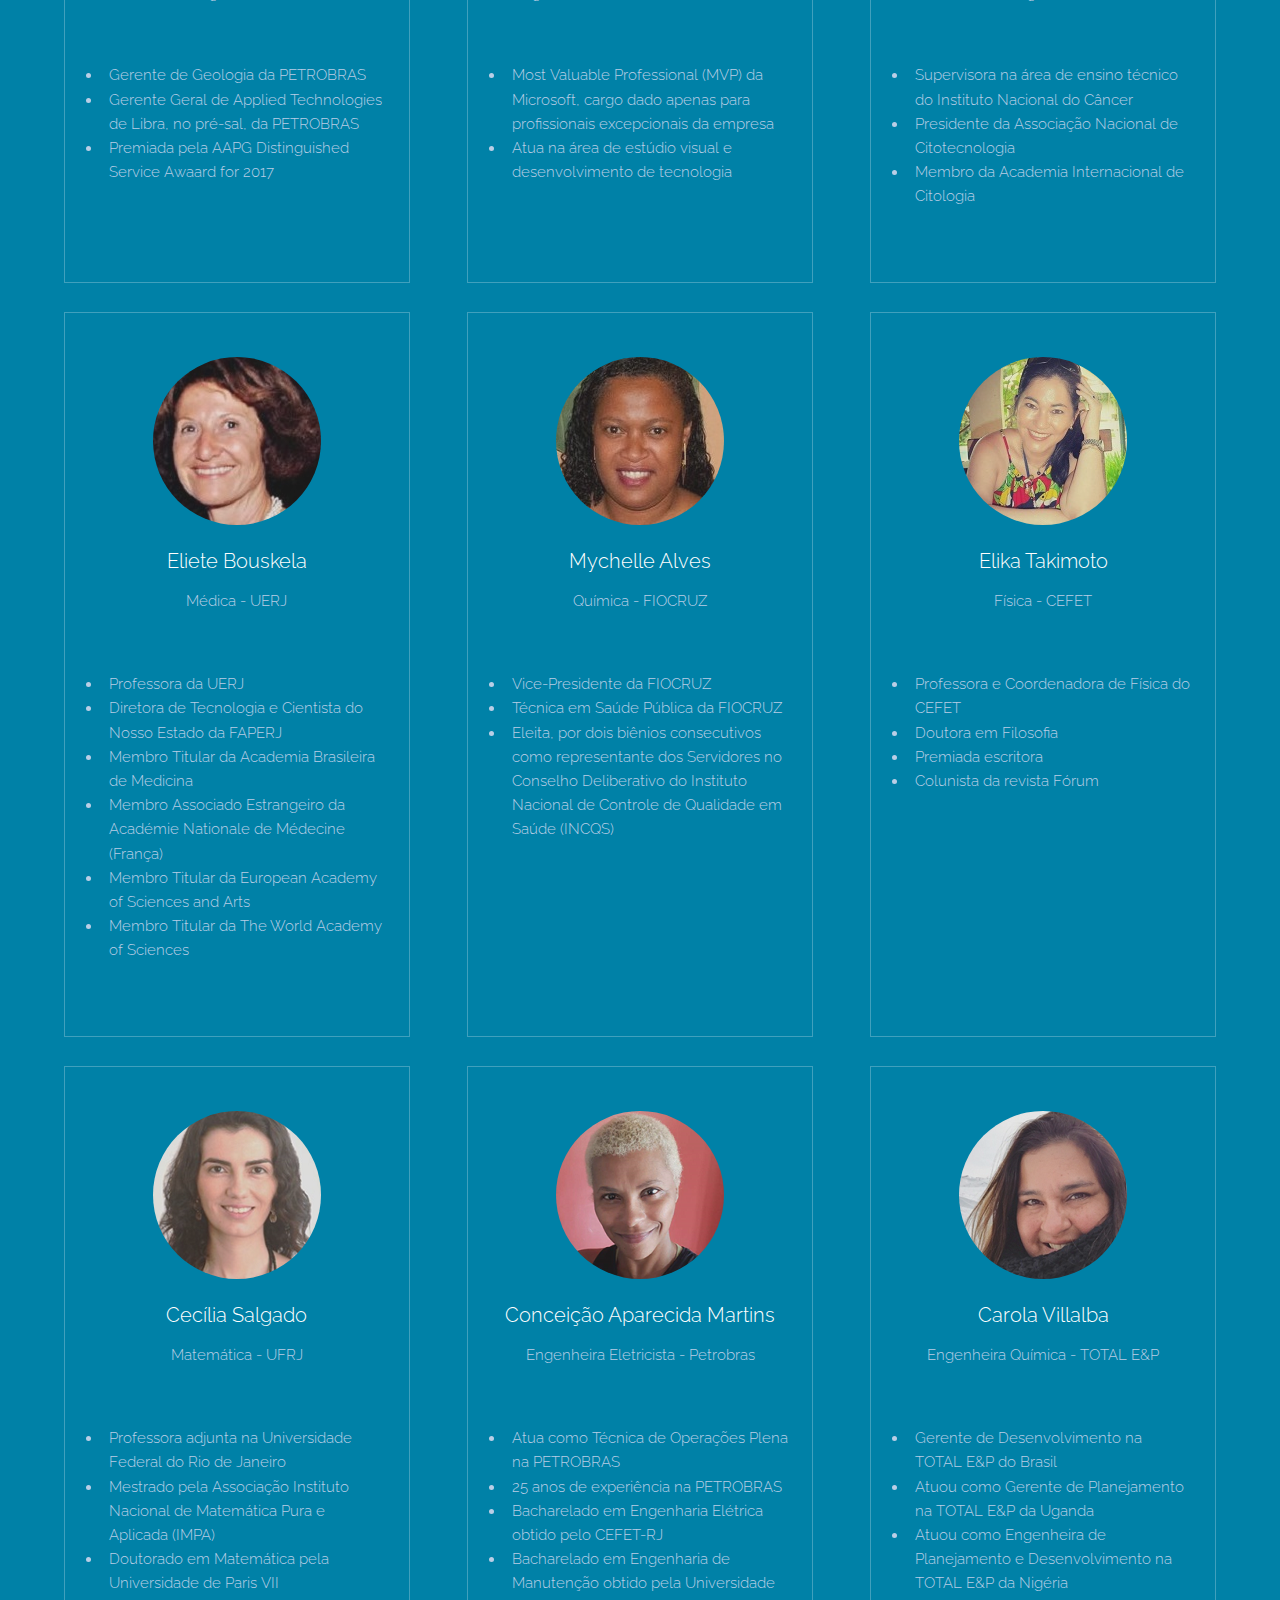
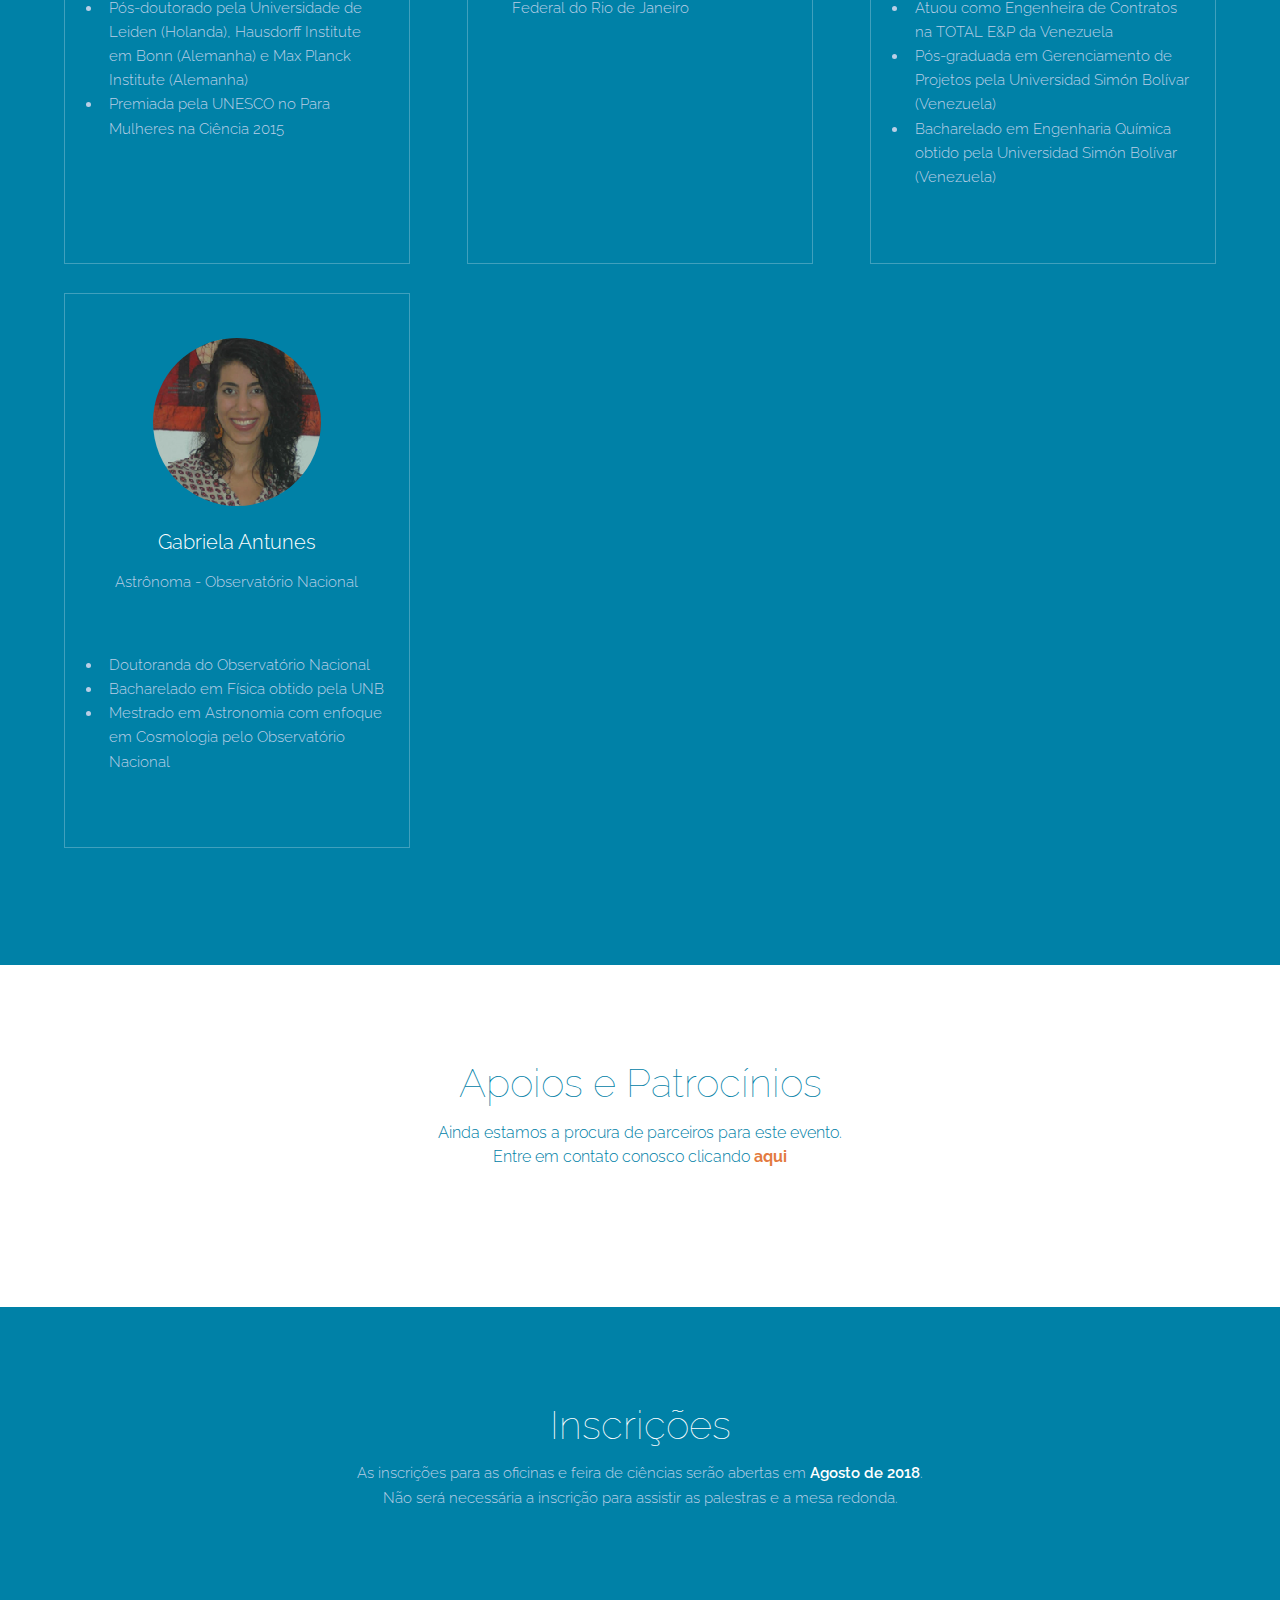
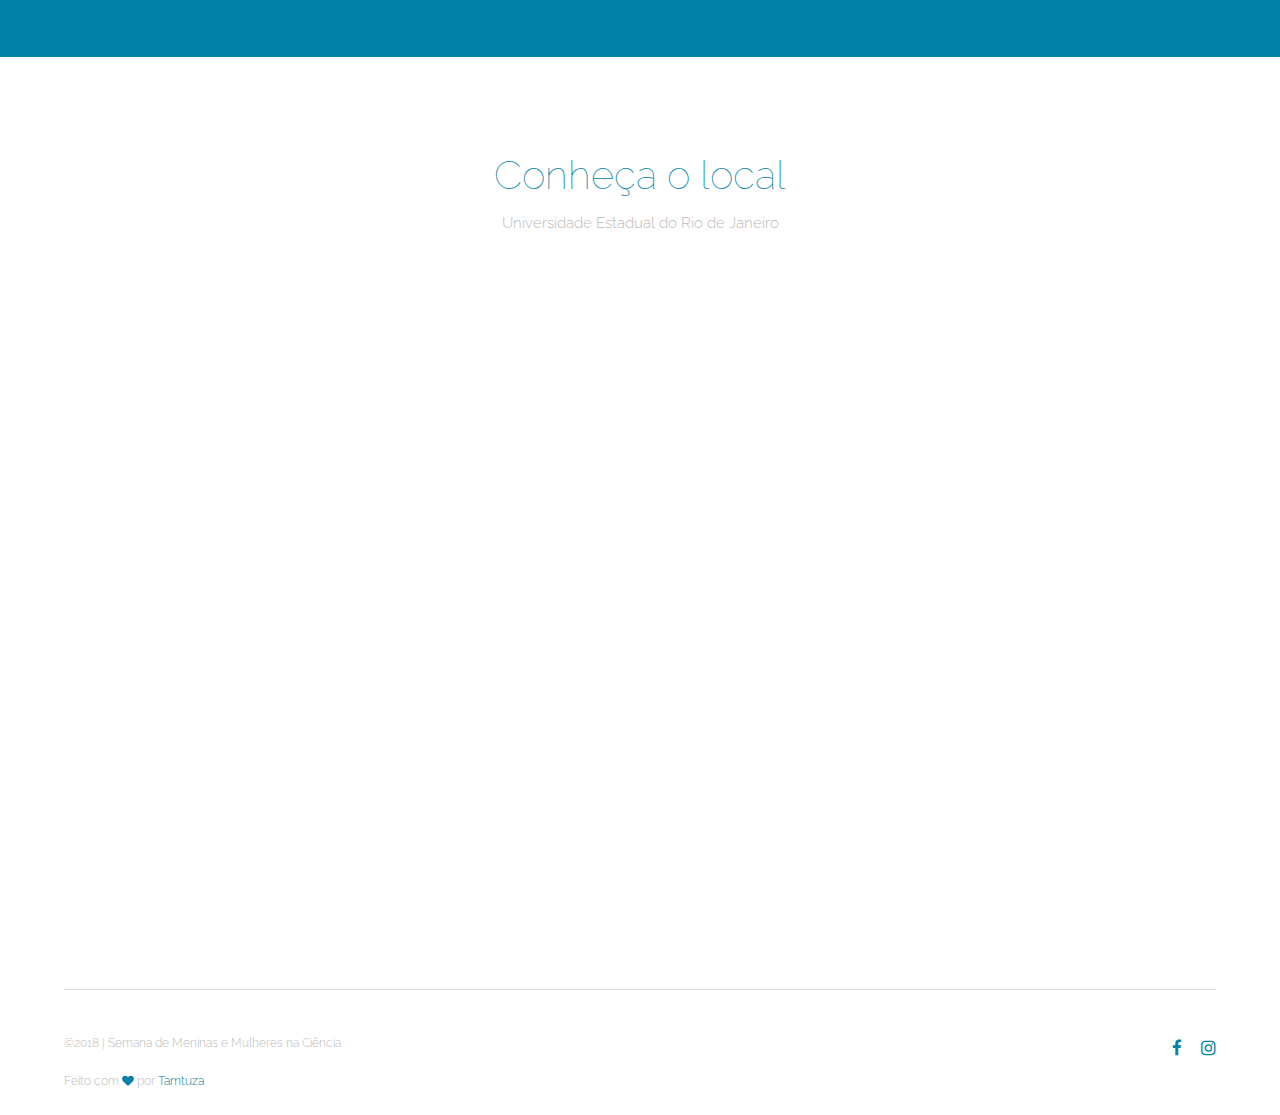
==== commit 8f08958e: "Inserção de contato das organizadoras e alteração no rodapé" ====
--- a/index.html
+++ b/index.html
@@ -68,7 +68,7 @@
 						<h2>Presenças Confirmadas</h2>
 						<p>Conheça nossas ilustres palestrantes</p>
 					</header>
-					<div class="flex flex-4">
+					<div class="flex flex-4 alt-flex-3">
 						<!-- <article> -->
 							<div class="box person">
 								<div class="image round">
@@ -339,7 +339,9 @@
 				<div class="inner">
 					<div class="flex">
 						<div class="copyright">
-							&copy;2018 | Semana de Meninas e Mulheres na Ciência
+							&copy;2018 | Semana de Meninas e Mulheres na Ciência <br><br>
+							Feito com <i class="fa fa-heart" style="color: #0081A7"></i> por
+							<a href="http://tamillys.com" target="_blank" style="color: #0081A7; text-decoration: none">Tamtuza</a>
 						</div>
 						<ul class="icons">
 							<li><a href="https://www.facebook.com/semanademeninasemulheresnaciencia/" target="_blank" class="icon fa-facebook"><span class="label">Facebook</span></a></li>
--- a/assets/css/mmcstyle.css
+++ b/assets/css/mmcstyle.css
@@ -15,11 +15,11 @@
   background-color: #e37b40;
 }
 
-.flex-4 .box {
+.alt-flex-3 .box {
     width: 30% !important;
 }
 
-.flex-4 .box ul {
+.alt-flex-3 .box ul {
   text-align: left;
 }
 
@@ -27,7 +27,7 @@
   margin-left: 25%; width: 50%
 }
 
-.flex-4 .box img {
+.alt-flex-3 .box img {
     -webkit-filter: contrast(80%);
     filter: contrast(80%);
 }
@@ -150,18 +150,26 @@
   background-color: #fff;
 }
 
+.contato-organizacao {
+  text-align: center;
+}
+
+.contato-organizacao p {
+  text-align: center;
+}
+
 /* RESPONSIVE DESIGN CONFIGS ---------------------------------------------------------------- */
 
 @media screen and (max-width: 980px) {
 
-  .flex.flex-4 .box {
+  .flex.alt-flex-3 .box {
     width: 47% !important;
   }
 }
 
 @media screen and (max-width: 480px) {
 
-  .flex.flex-4 .box {
+  .flex.alt-flex-3 .box {
     width: 100% !important;
   }
 
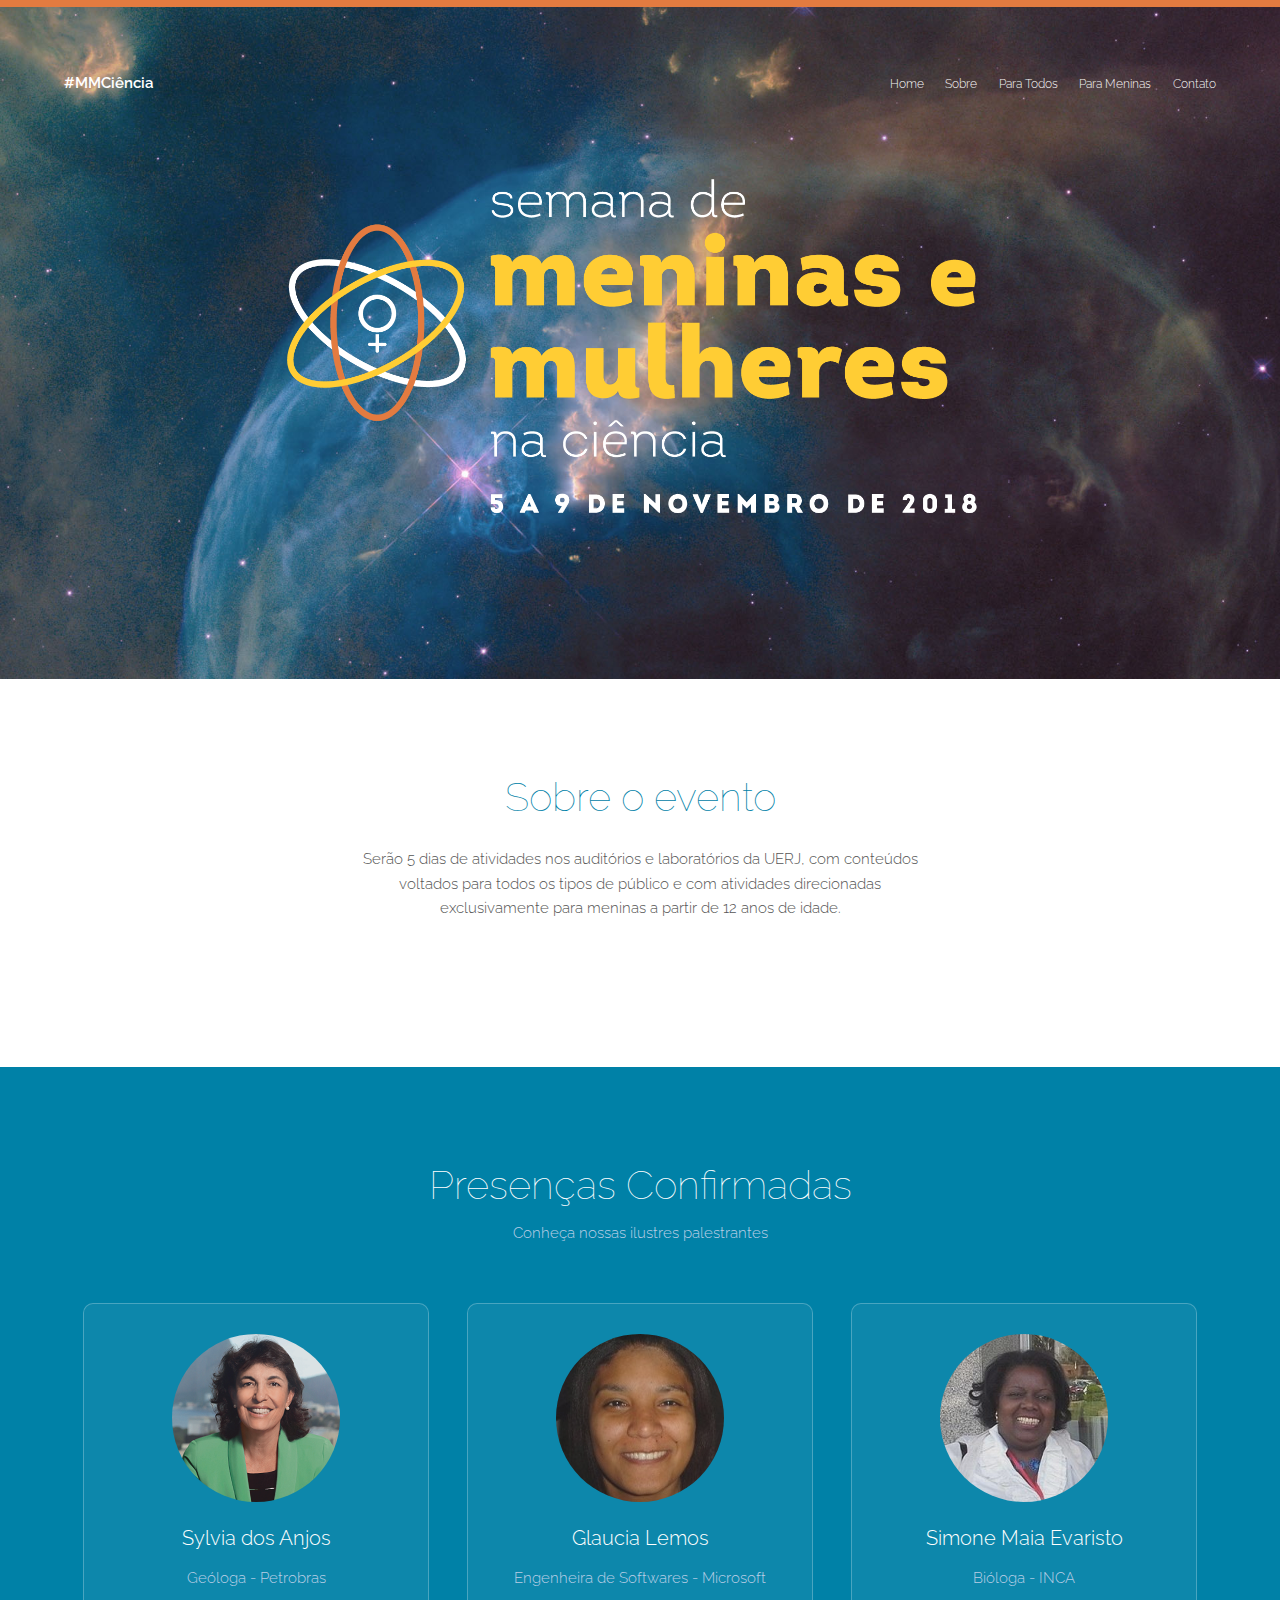
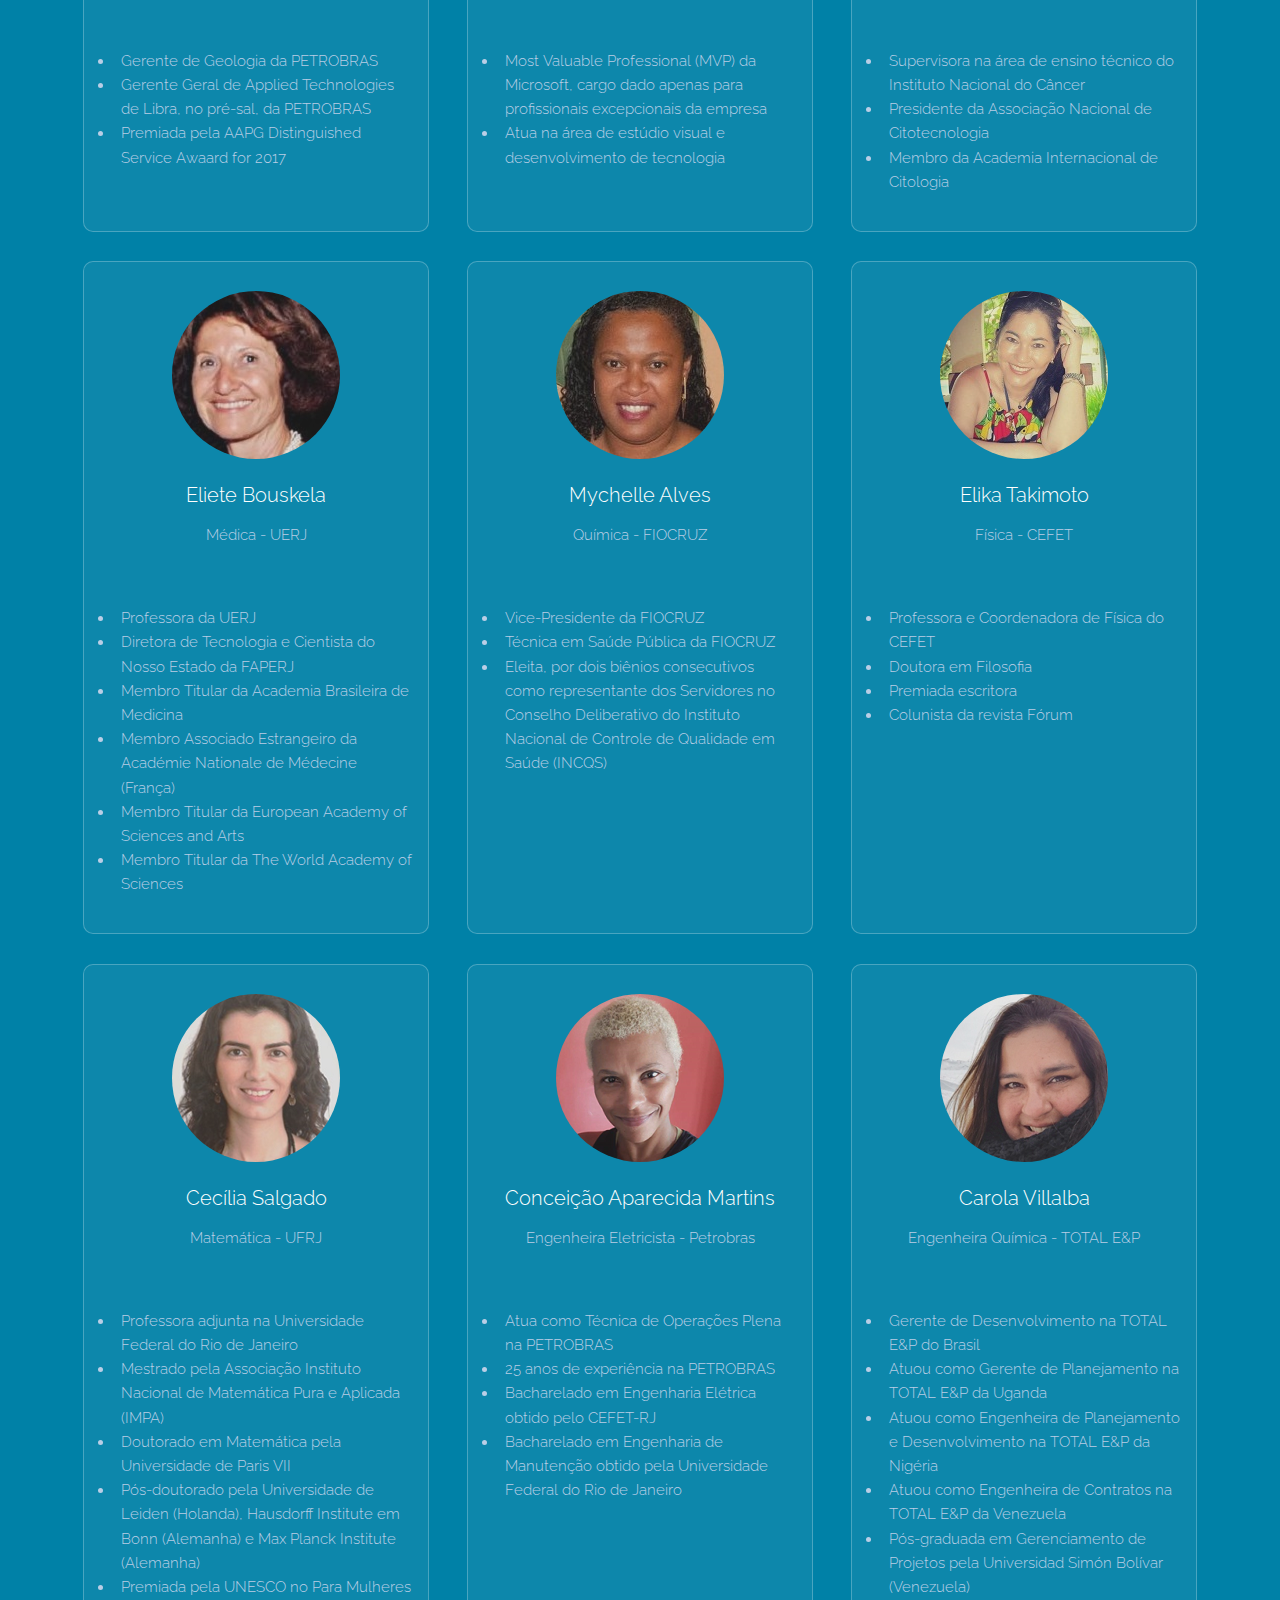
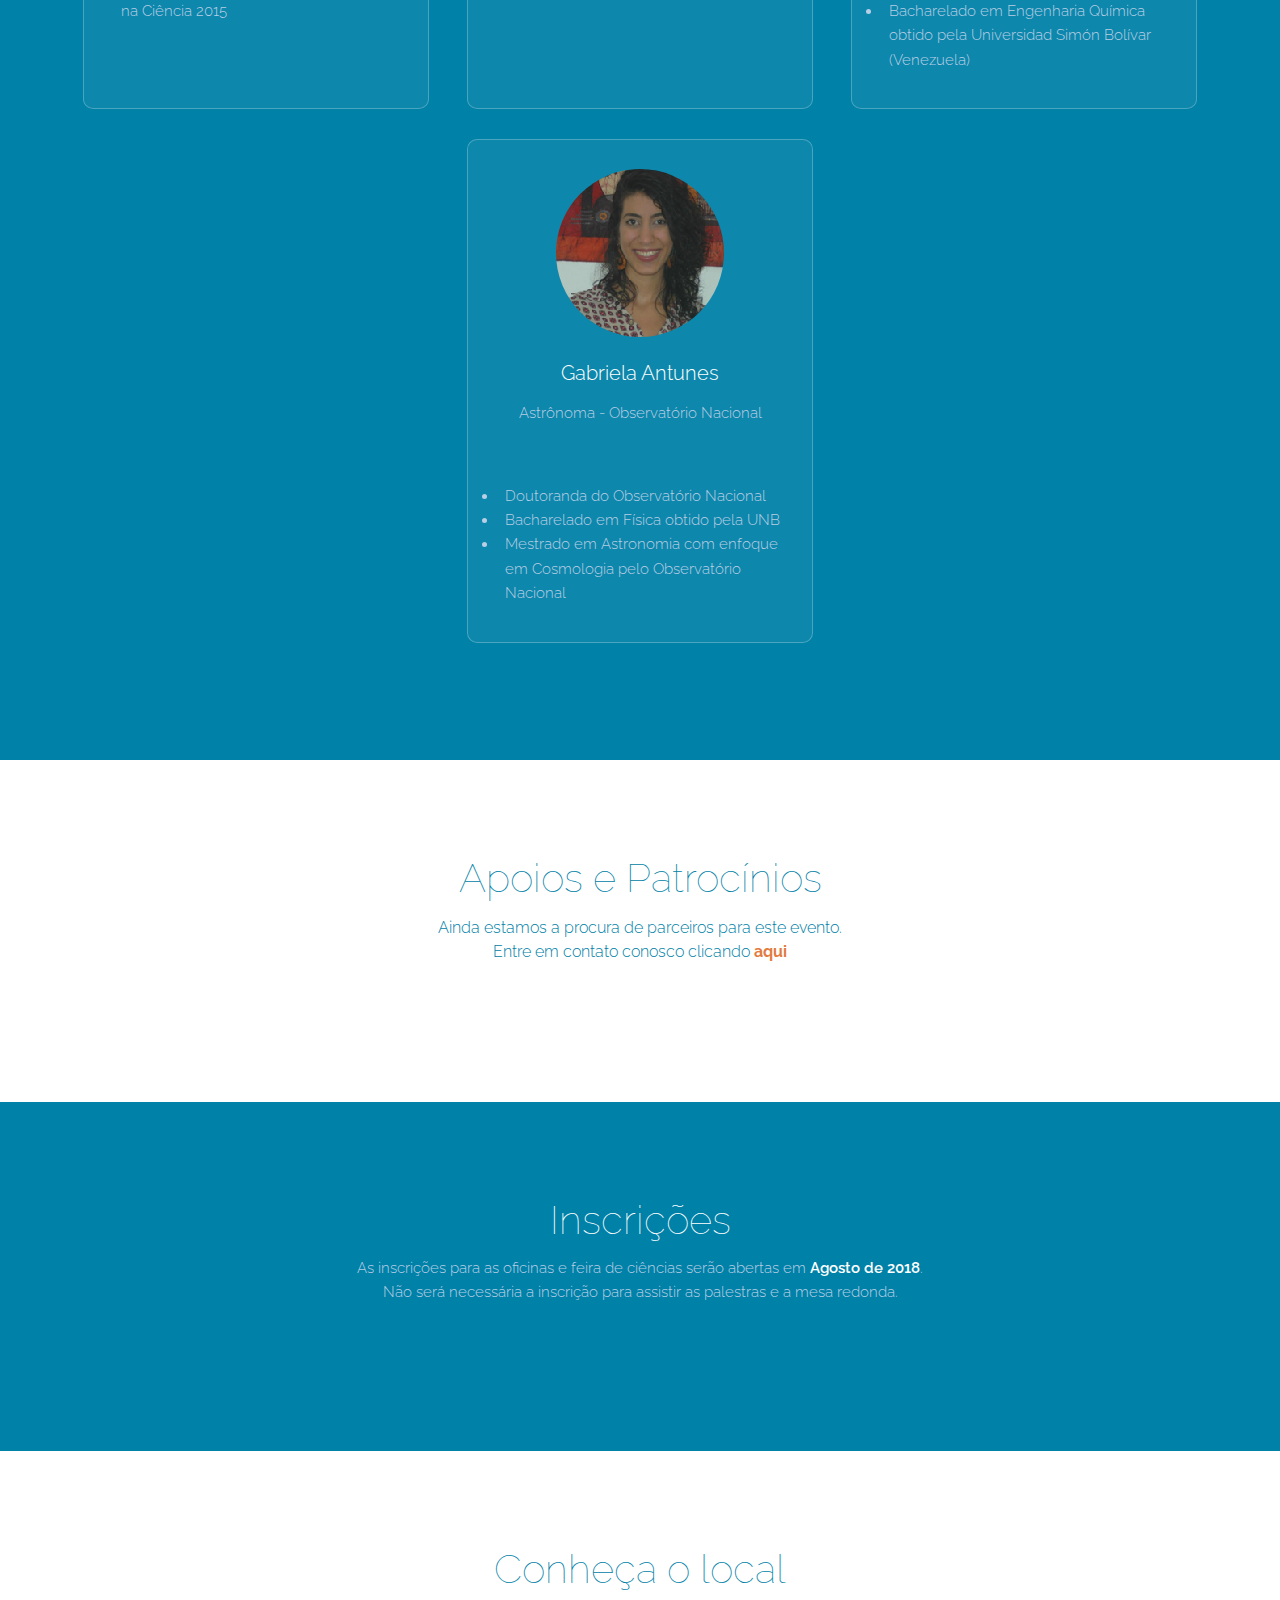
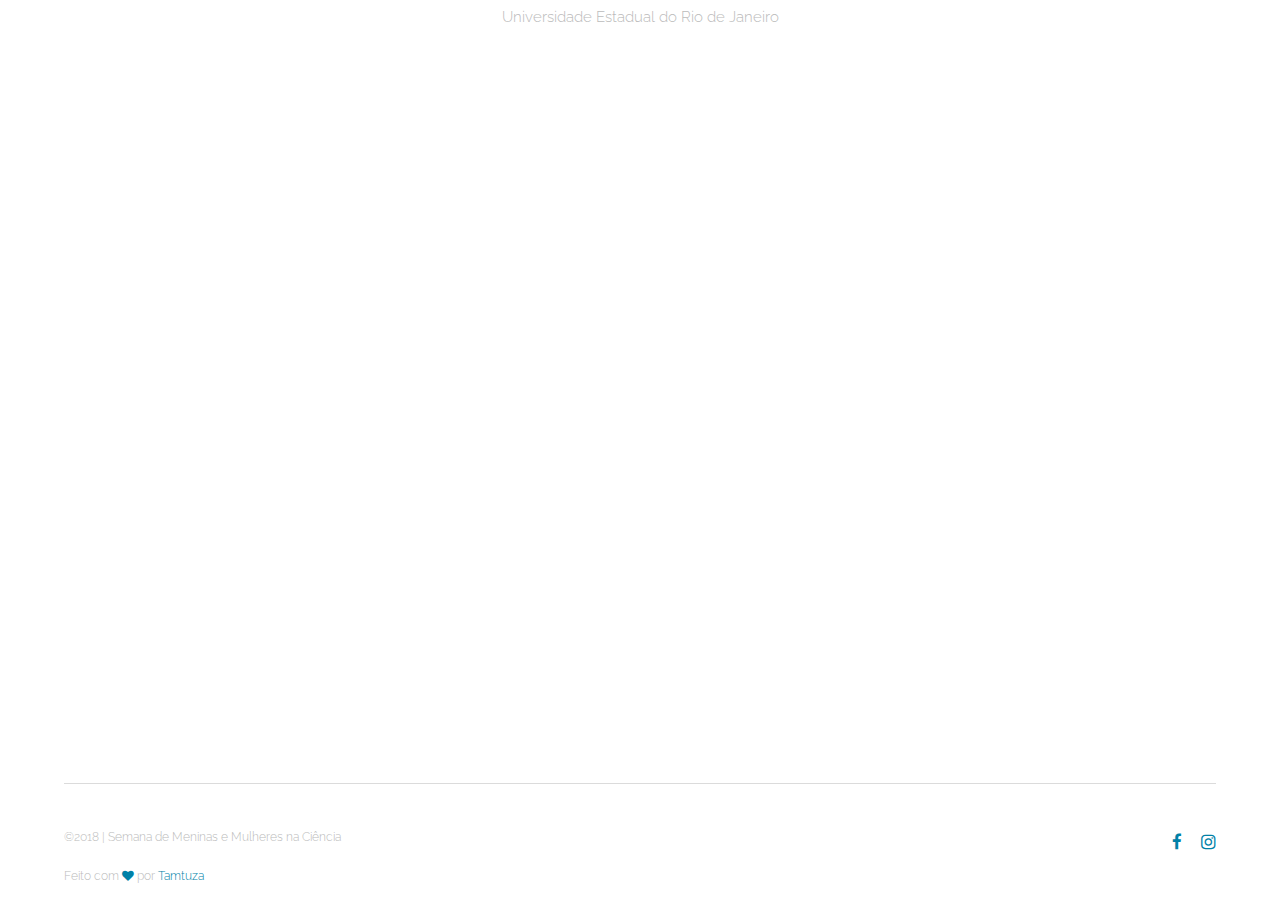
==== commit 71e66f9d: "Inserção de botão goToTop e remoção de comentários" ====
--- a/index.html
+++ b/index.html
@@ -85,14 +85,7 @@
 									 	<li>Premiada pela  AAPG Distinguished Service Awaard for 2017 </li>
 									</ul>
 								</p>
-								<!-- <p style="text-align: justify">
-										- Gerente de Geologia da PETROBRAS<br>
-									 	- Gerente Geral de Applied Technologies de Libra, no pré-sal, da PETROBRAS<br>
-									 	- Premiada pela  AAPG Distinguished Service Awaard for 2017
-								</p> -->
-							</div>
-						<!-- </article>
-						<article> -->
+							</div>
 							<div class="box person">
 								<div class="image round">
 									<img src="images/guests/glaucia-lemos_eng-de-softwares.jpg" alt="Glaucia Lemos" />
@@ -109,14 +102,7 @@
 										<li>Atua na área de estúdio visual e desenvolvimento de tecnologia </li>
 									</ul>
 								</p>
-								<!-- <p style="text-align: justify">
-									- Most Valuable Professional (MVP) da Microsoft, cargo dado apenas
-										para profissionais excepcionais da empresa <br>
-								 	- Atua na área de estúdio visual e desenvolvimento de tecnologia
-								</p> -->
-							</div>
-						<!-- </article>
-						<article> -->
+							</div>
 							<div class="box person">
 								<div class="image round">
 									<img src="images/guests/simone-maia-evaristo_biologa.png" alt="Simone Maia Evaristo" />
@@ -132,16 +118,7 @@
 										<li>Membro da Academia Internacional de Citologia </li>
 									</ul>
 								</p>
-								<!-- <p style="text-align: justify">
-									- Supervisora na área de ensino técnico do Instituto Nacional do Câncer <br>
-									- Presidente da Associação Nacional de Citotecnologia <br>
-									- Membro da Academia Internacional de Citologia
-								</p> -->
-							</div>
-						<!-- </article> -->
-						<!-- <article> -->
-					<!-- </div>
-					<div class="flex flex-4"> -->
+							</div>
 							<div class="box person">
 								<div class="image round">
 									<img src="images/guests/eliete-bouskela_medica.jpg" alt="Eliete Bouskela" />
@@ -161,8 +138,6 @@
 									</ul>
 								</p>
 							</div>
-						<!-- </article>
-						<article> -->
 							<div class="box person">
 								<div class="image round">
 									<img src="images/guests/mychelle-alves_quimica.jpg" alt="Mychelle Alves" />
@@ -290,37 +265,16 @@
 							</h4>
 						</p>
 					</header>
-					<!-- <div class="box alt">
-						<div class="row 50% uniform">
-							<div class="4u"><span class="image fit"><img src="images/pic01.jpg" alt="" /></span></div>
-							<div class="4u"><span class="image fit"><img src="images/pic01.jpg" alt="" /></span></div>
-							<div class="4u$"><span class="image fit"><img src="images/pic01.jpg" alt="" /></span></div>
-
-							<div class="4u"><span class="image fit"><img src="images/pic01.jpg" alt="" /></span></div>
-							<div class="4u"><span class="image fit"><img src="images/pic01.jpg" alt="" /></span></div>
-							<div class="4u$"><span class="image fit"><img src="images/pic01.jpg" alt="" /></span></div>
-
-							<div class="4u"><span class="image fit"><img src="images/pic01.jpg" alt="" /></span></div>
-							<div class="4u"><span class="image fit"><img src="images/pic01.jpg" alt="" /></span></div>
-							<div class="4u$"><span class="image fit"><img src="images/pic01.jpg" alt="" /></span></div>
-						</div>
-					</div> -->
 				</div>
 			</section>
 
 			<section id="four" class="wrapper style1 special">
 				<header class="align-center">
 					<h2>Inscrições</h2>
-					<!-- <p>Saiba como e quando se inscrever</p> -->
-				<!-- </header> -->
-				<!-- <div class="inner">
-					<div style="margin-left: 30%; width: 40%"> -->
 						<p>
 							As inscrições para as oficinas e feira de ciências serão abertas em <strong style="color: white">Agosto de 2018</strong>. <br>
 							Não será necessária a inscrição para assistir as palestras e a mesa redonda.
 						</p>
-					<!-- </div> -->
-				<!-- </div> -->
 			</header>
 			</section>
 
@@ -333,6 +287,8 @@
 					<iframe src="https://www.google.com/maps/embed?pb=!1m18!1m12!1m3!1d3675.0474292905383!2d-43.23867378448765!3d-22.911621385009273!2m3!1f0!2f0!3f0!3m2!1i1024!2i768!4f13.1!3m3!1m2!1s0x997e5f1e34b413%3A0x317fe81c616dd7dd!2sUniversidade+do+Estado+do+Rio+de+Janeiro!5e0!3m2!1spt-BR!2sbr!4v1530503737792" width="90%" height="600px" frameborder="0" style="border:0" allowfullscreen></iframe>
 				</div>
 			</section>
+
+			<a href="#" onclick="topFunction();" id="myBtn" title="Voltar ao topo"><i class="fa fa-4x fa-angle-up"></i></a>
 
 		<!-- Footer -->
 			<footer id="footer">
@@ -346,16 +302,29 @@
 						<ul class="icons">
 							<li><a href="https://www.facebook.com/semanademeninasemulheresnaciencia/" target="_blank" class="icon fa-facebook"><span class="label">Facebook</span></a></li>
 							<li><a href="https://www.instagram.com/mmciencia/" target="_blank" class="icon fa-instagram"><span class="label">Instagram</span></a></li>
-							<!-- <li><a href="#" class="icon fa-twitter"><span class="label">Twitter</span></a></li> -->
-							<!-- <li><a href="#" class="icon fa-linkedin"><span class="label">linkedIn</span></a></li> -->
-							<!-- <li><a href="#" class="icon fa-pinterest-p"><span class="label">Pinterest</span></a></li> -->
-							<!-- <li><a href="#" class="icon fa-vimeo"><span class="label">Vimeo</span></a></li> -->
 						</ul>
 					</div>
 				</div>
 			</footer>
 
 		<!-- Scripts -->
+			<script language="javascript">
+
+				window.onscroll = function() {scrollFunction()};
+				function scrollFunction() {
+					if (document.body.scrollTop > 20 || document.documentElement.scrollTop > 20) {
+							document.getElementById("myBtn").style.display = "block";
+					} else {
+							document.getElementById("myBtn").style.display = "none";
+					}
+				}
+
+				function topFunction() {
+					$('html, body').animate({scrollTop:0}, 'slow');
+				}
+
+			</script>
+
 			<script src="assets/js/jquery.min.js"></script>
 			<script src="assets/js/skel.min.js"></script>
 			<script src="assets/js/util.js"></script>
--- a/assets/css/mmcstyle.css
+++ b/assets/css/mmcstyle.css
@@ -17,10 +17,20 @@
 
 .alt-flex-3 .box {
     width: 30% !important;
+    background-color: rgba(255, 255, 255, 0.05);
+    border-radius: 10px;
+}
+
+.box.person {
+  padding: 2em 1em .5em 1em;
 }
 
 .alt-flex-3 .box ul {
   text-align: left;
+}
+
+#two .flex {
+  justify-content: space-around;
 }
 
 .reduced-centered {
@@ -34,6 +44,27 @@
 
 .subpage p {
   text-align: justify;
+}
+
+#myBtn {
+  display: none;
+  position: fixed;
+  bottom: 20px;
+  right: 30px;
+  z-index: 99;
+  color: #e37b40;
+  cursor: pointer;
+  padding: 5px 15px;
+  text-shadow: 0px 1px 0px white;
+}
+
+#myBtn:hover {
+    color: #C96D39;
+}
+
+#myBtn .fa {
+    font: normal normal bold 14px FontAwesome;
+    font-size: 4em;
 }
 
 /* COLOR CONFIGS ----------------------------------------------------------------------------- */
